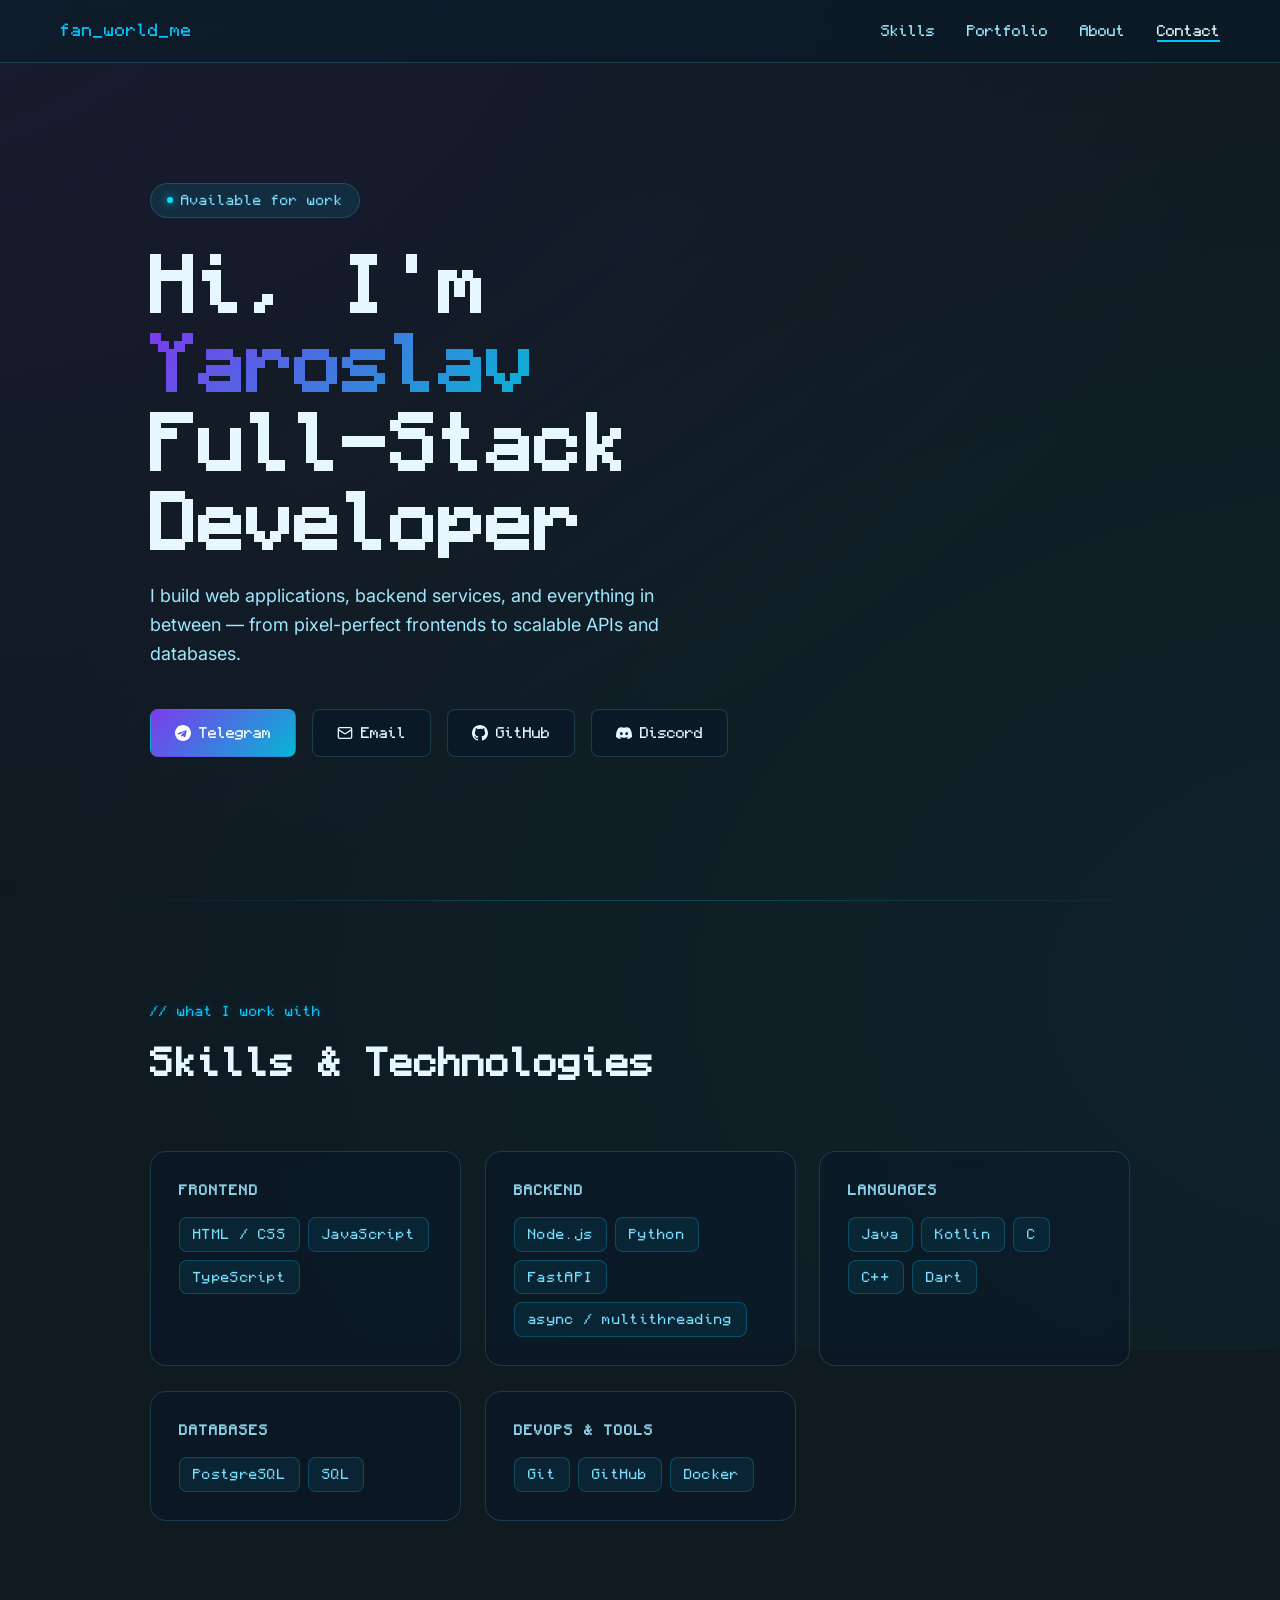
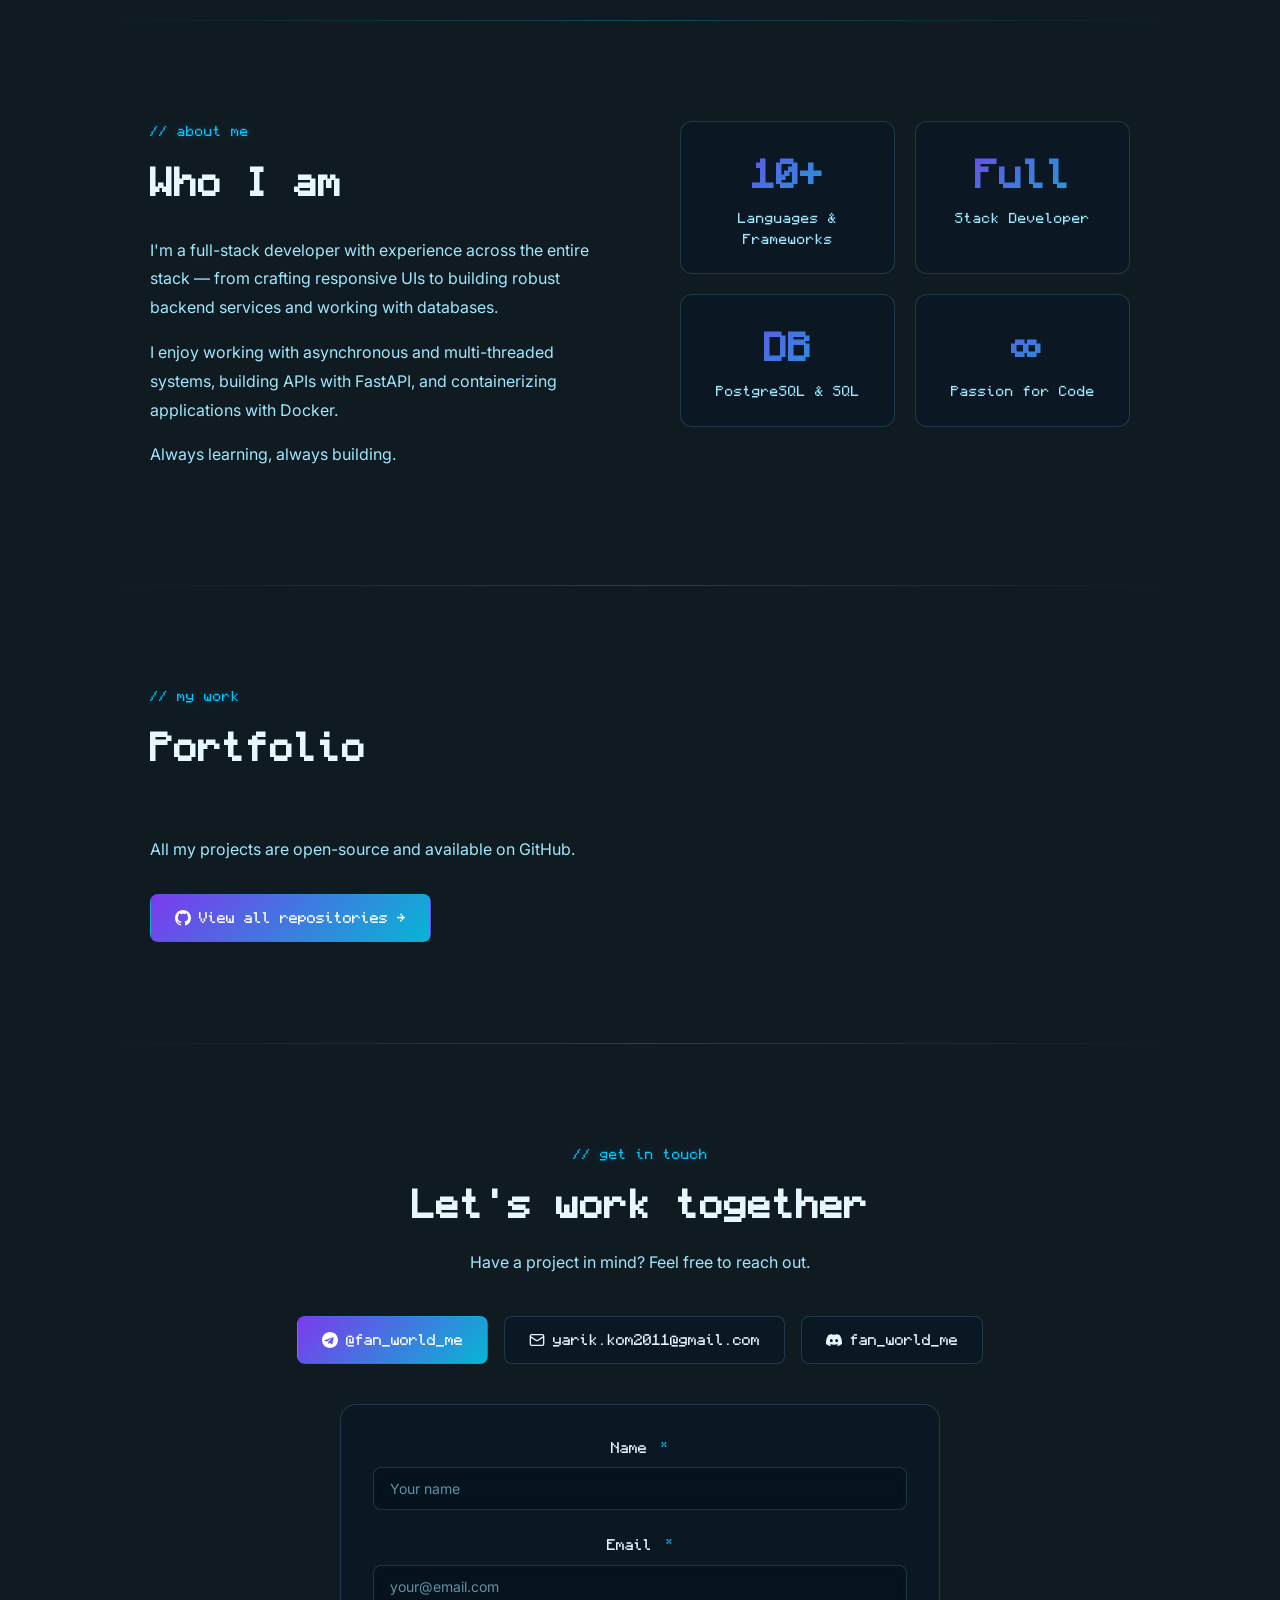
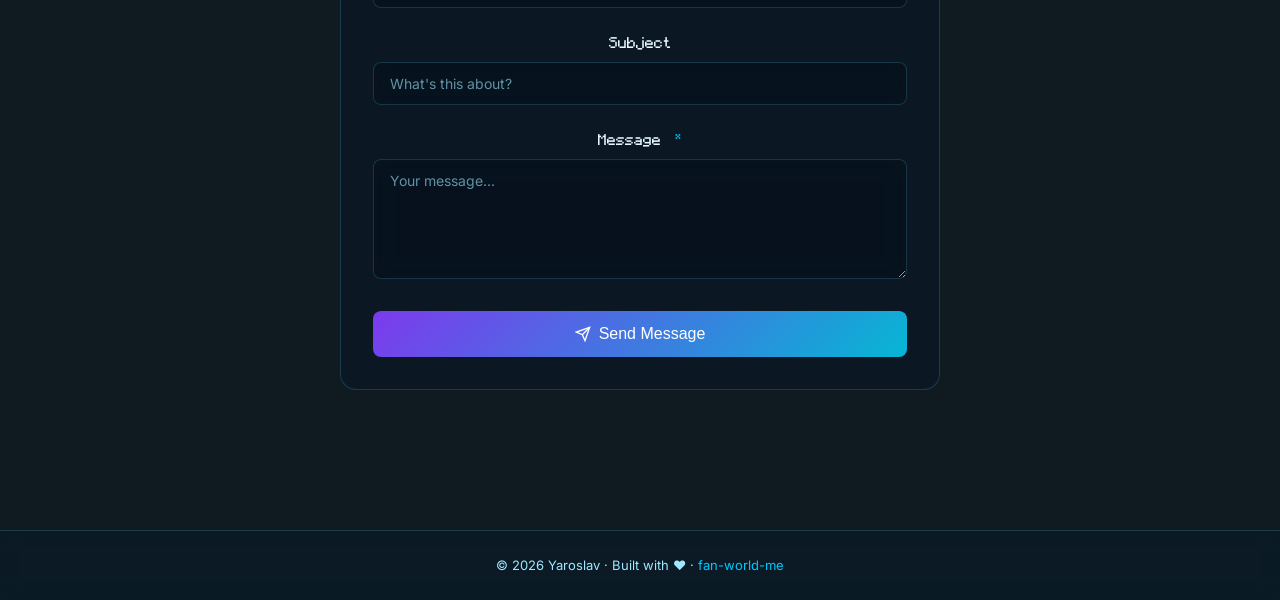
==== index.html @ ebd19850 "Update website design with a new font and improved mobile navigation Apply Monocraft font globally, " ====
<!DOCTYPE html>
<html lang="en">
<head>
  <meta charset="UTF-8">
  <meta name="viewport" content="width=device-width, initial-scale=1.0, viewport-fit=cover">
  <meta name="description" content="Yaroslav — Full-Stack Developer. Building web applications, backend services, and scalable APIs with modern technologies.">
  <meta name="keywords" content="Full-Stack Developer, Web Developer, JavaScript, TypeScript, Python, Node.js, FastAPI, PostgreSQL">
  <meta name="author" content="Yaroslav">

  <!-- Open Graph / Facebook -->
  <meta property="og:type" content="website">
  <meta property="og:url" content="https://fan-world-me.github.io/">
  <meta property="og:title" content="Yaroslav — Full-Stack Developer">
  <meta property="og:description" content="Building web applications, backend services, and scalable APIs with modern technologies.">
  <meta property="og:image" content="https://fan-world-me.github.io/og-image.png">

  <!-- Twitter -->
  <meta property="twitter:card" content="summary_large_image">
  <meta property="twitter:url" content="https://fan-world-me.github.io/">
  <meta property="twitter:title" content="Yaroslav — Full-Stack Developer">
  <meta property="twitter:description" content="Building web applications, backend services, and scalable APIs with modern technologies.">
  <meta property="twitter:image" content="https://fan-world-me.github.io/og-image.png">

  <title>Yaroslav — Full-Stack Developer</title>
  <link rel="preconnect" href="https://fonts.googleapis.com">
  <link rel="preconnect" href="https://fonts.gstatic.com" crossorigin>
  <link href="https://fonts.googleapis.com/css2?family=Inter:wght@300;400;500;600;700&family=Fira+Code:wght@400;500&display=swap" rel="stylesheet">

  <!-- External CSS -->
  <link rel="stylesheet" href="css/variables.css">
  <link rel="stylesheet" href="css/animations.css">
  <link rel="stylesheet" href="css/mobile.css">
  <link rel="stylesheet" href="css/form.css">

  <style>
    @font-face {
      font-family: 'Monocraft';
      src: url('Monocraft.ttf') format('truetype');
      font-display: swap;
    }

    * { margin: 0; padding: 0; box-sizing: border-box; }

    html { scroll-behavior: smooth; }

    body {
      background: rgba(4, 14, 22, 0.95);
      color: var(--text-primary);
      font-family: 'Monocraft', 'Fira Code', 'Inter', monospace;
      line-height: 1.6;
      overflow-x: hidden;
      opacity: 0;
      transition: opacity 0.5s ease;
    }

    p, .hero-sub, .about-text p, .contact-desc, .project-desc {
      font-family: 'Inter', sans-serif;
    }

    body.loaded {
      opacity: 1;
    }

    /* Animated background */
    body::before {
      content: '';
      position: fixed;
      top: -50%;
      left: -50%;
      width: 200%;
      height: 200%;
      background: radial-gradient(ellipse at 20% 20%, rgba(124,58,237,0.08) 0%, transparent 50%),
                  radial-gradient(ellipse at 80% 80%, rgba(6,182,212,0.06) 0%, transparent 50%);
      pointer-events: none;
      z-index: 0;
    }

    /* NAV */
    nav {
      position: fixed;
      top: 0; left: 0; right: 0;
      z-index: 100;
      display: flex;
      justify-content: space-between;
      align-items: center;
      padding: 18px 60px;
      background: var(--bg-tertiary);
      backdrop-filter: var(--blur-medium);
      -webkit-backdrop-filter: var(--blur-medium);
      border-bottom: 1px solid var(--glass-border);
      transition: all var(--transition-normal);
    }

    nav.scrolled {
      padding: 12px 60px;
      box-shadow: var(--shadow-glow);
    }

    .nav-logo {
      font-family: 'Monocraft', 'Fira Code', monospace;
      font-size: 16px;
      color: var(--accent-cyan);
      transition: all var(--transition-normal);
    }

    .nav-logo:hover {
      color: var(--accent-cyan-light);
      text-shadow: 0 0 10px rgba(0, 200, 255, 0.5);
    }

    .nav-links {
      display: flex;
      gap: 32px;
      list-style: none;
    }

    .nav-links a {
      color: var(--text-secondary);
      text-decoration: none;
      font-size: 14px;
      font-weight: 500;
      transition: all var(--transition-normal);
      position: relative;
    }

    .nav-links a::after {
      content: '';
      position: absolute;
      bottom: -4px;
      left: 0;
      width: 0;
      height: 2px;
      background: var(--accent-cyan);
      transition: width var(--transition-normal);
    }

    .nav-links a:hover,
    .nav-links a.active {
      color: var(--text-primary);
    }

    .nav-links a:hover::after,
    .nav-links a.active::after {
      width: 100%;
    }

    /* SECTIONS */
    section { position: relative; z-index: 1; }

    /* HERO */
    .hero {
      min-height: 100vh;
      display: flex;
      align-items: center;
      padding: 120px 60px 80px;
      max-width: 1100px;
      margin: 0 auto;
    }

    .hero-content { max-width: 700px; }

    .hero-tag {
      display: inline-flex;
      align-items: center;
      gap: 8px;
      background: rgba(0, 200, 255, 0.1);
      border: 1px solid var(--glass-border);
      border-radius: 100px;
      padding: 6px 16px;
      font-size: 13px;
      color: var(--accent-cyan-light);
      margin-bottom: 28px;
      backdrop-filter: var(--blur-light);
      -webkit-backdrop-filter: var(--blur-light);
    }

    .hero-tag::before {
      content: '';
      width: 6px; height: 6px;
      background: var(--accent-cyan-glow);
      border-radius: 50%;
      box-shadow: 0 0 10px var(--accent-cyan-glow);
    }

    .hero h1 {
      font-size: clamp(42px, 6vw, 72px);
      font-weight: 700;
      line-height: 1.1;
      margin-bottom: 20px;
    }

    .hero h1 span {
      background: linear-gradient(135deg, #7c3aed, #06b6d4);
      -webkit-background-clip: text;
      -webkit-text-fill-color: transparent;
    }

    .hero-sub {
      font-size: 18px;
      color: var(--text-secondary);
      margin-bottom: 40px;
      max-width: 520px;
    }

    .hero-contacts {
      display: flex;
      gap: 16px;
      flex-wrap: wrap;
    }

    .contact-btn {
      display: inline-flex;
      align-items: center;
      gap: 8px;
      padding: 12px 24px;
      border-radius: 8px;
      font-size: 14px;
      font-weight: 500;
      text-decoration: none;
      transition: all .2s;
    }

    .contact-btn.primary {
      background: linear-gradient(135deg, #7c3aed, #06b6d4);
      color: #fff;
      border: 1px solid transparent;
    }
    .contact-btn.primary:hover {
      transform: translateY(-2px);
      box-shadow: 0 0 30px rgba(124, 58, 237, 0.5);
    }

    .contact-btn.secondary {
      background: var(--bg-glass-light);
      color: var(--text-primary);
      border: 1px solid var(--glass-border);
      backdrop-filter: var(--blur-light);
      -webkit-backdrop-filter: var(--blur-light);
    }
    .contact-btn.secondary:hover {
      border-color: var(--accent-cyan);
      color: var(--accent-cyan-light);
      transform: translateY(-2px);
      box-shadow: var(--shadow-glow);
    }

    /* SKILLS */
    .skills-section {
      padding: 100px 60px;
      max-width: 1100px;
      margin: 0 auto;
    }

    .section-label {
      font-family: 'Monocraft', 'Fira Code', monospace;
      font-size: 13px;
      color: var(--accent-cyan);
      margin-bottom: 12px;
      text-shadow: 0 0 10px rgba(0, 200, 255, 0.3);
    }

    .section-title {
      font-size: 36px;
      font-weight: 700;
      margin-bottom: 60px;
    }

    .skills-grid {
      display: grid;
      grid-template-columns: repeat(auto-fill, minmax(300px, 1fr));
      gap: 24px;
    }

    .skill-card {
      background: var(--bg-glass-light);
      backdrop-filter: var(--blur-light);
      -webkit-backdrop-filter: var(--blur-light);
      border: 1px solid var(--glass-border);
      border-radius: 16px;
      padding: 28px;
      transition: all var(--transition-normal);
    }

    .skill-card:hover {
      border-color: var(--accent-cyan);
      transform: translateY(-4px);
      box-shadow: var(--shadow-glow-strong);
      background: rgba(8, 24, 40, 0.60);
    }

    .skill-card-title {
      font-size: 13px;
      font-weight: 600;
      text-transform: uppercase;
      letter-spacing: 1px;
      color: var(--medium-3);
      margin-bottom: 16px;
    }

    .skill-tags {
      display: flex;
      flex-wrap: wrap;
      gap: 8px;
    }

    .tag {
      background: rgba(0, 200, 255, 0.07);
      border: 1px solid rgba(0, 200, 255, 0.25);
      border-radius: 8px;
      padding: 6px 13px;
      font-size: 13px;
      font-family: 'Monocraft', 'Fira Code', monospace;
      color: var(--accent-cyan-light);
      transition: all var(--transition-normal);
      letter-spacing: 0.3px;
    }

    .tag:hover {
      border-color: var(--accent-cyan);
      color: #fff;
      background: rgba(0, 200, 255, 0.15);
      box-shadow: 0 0 12px rgba(0, 200, 255, 0.2);
    }

    .tag.hot {
      background: rgba(0, 200, 255, 0.07);
      border-color: rgba(0, 200, 255, 0.25);
      color: var(--accent-cyan-light);
    }

    /* ABOUT */
    .about-section {
      padding: 100px 60px;
      max-width: 1100px;
      margin: 0 auto;
      display: grid;
      grid-template-columns: 1fr 1fr;
      gap: 80px;
      align-items: start;
    }

    .about-text {
      display: flex;
      flex-direction: column;
    }

    .about-text p {
      color: var(--text-secondary);
      font-size: 16px;
      margin-bottom: 16px;
      line-height: 1.8;
    }

    .stats-grid {
      display: grid;
      grid-template-columns: 1fr 1fr;
      gap: 20px;
    }

    .stat-card {
      background: var(--bg-glass-light);
      backdrop-filter: var(--blur-light);
      -webkit-backdrop-filter: var(--blur-light);
      border: 1px solid var(--glass-border);
      border-radius: 12px;
      padding: 24px;
      text-align: center;
      transition: all var(--transition-normal);
    }

    .stat-card:hover {
      border-color: var(--accent-cyan);
      transform: translateY(-4px);
      box-shadow: var(--shadow-glow);
    }

    .stat-number {
      font-size: 36px;
      font-weight: 700;
      background: linear-gradient(135deg, #7c3aed, #06b6d4);
      -webkit-background-clip: text;
      -webkit-text-fill-color: transparent;
    }

    .stat-label {
      font-size: 13px;
      color: var(--text-secondary);
      margin-top: 4px;
    }

    /* CONTACT */
    .contact-section {
      padding: 100px 60px;
      max-width: 1100px;
      margin: 0 auto;
      text-align: center;
    }

    .contact-section .section-title { margin-bottom: 16px; }

    .contact-desc {
      color: var(--text-secondary);
      font-size: 16px;
      margin-bottom: 40px;
    }

    .contact-links {
      display: flex;
      justify-content: center;
      gap: 16px;
      flex-wrap: wrap;
    }

    /* FOOTER */
    footer {
      border-top: 1px solid var(--glass-border);
      padding: 24px 60px;
      text-align: center;
      color: var(--text-secondary);
      font-size: 13px;
      position: relative;
      z-index: 1;
      background: var(--bg-tertiary);
      backdrop-filter: var(--blur-light);
      -webkit-backdrop-filter: var(--blur-light);
    }

    footer a {
      color: var(--accent-cyan);
      text-decoration: none;
      transition: all var(--transition-normal);
    }

    footer a:hover {
      color: var(--accent-cyan-light);
      text-shadow: 0 0 10px rgba(0, 200, 255, 0.5);
    }

    /* DIVIDER */
    .divider {
      height: 1px;
      background: var(--gradient-neon);
      max-width: 1100px;
      margin: 0 auto;
      opacity: 0.5;
    }

    /* PROJECT CARDS */
    .projects-grid {
      display: grid;
      grid-template-columns: repeat(auto-fill, minmax(280px, 1fr));
      gap: 24px;
    }

    .project-card {
      padding: 28px;
      display: flex;
      flex-direction: column;
      gap: 14px;
      transition: all var(--transition-normal);
    }

    .project-header {
      display: flex;
      justify-content: space-between;
      align-items: center;
    }

    .project-icon {
      font-size: 28px;
      line-height: 1;
    }

    .project-links {
      display: flex;
      gap: 10px;
    }

    .project-link {
      display: flex;
      align-items: center;
      justify-content: center;
      width: 32px;
      height: 32px;
      border-radius: 8px;
      border: 1px solid var(--glass-border);
      background: rgba(8, 24, 40, 0.5);
      color: var(--text-secondary);
      text-decoration: none;
      transition: all var(--transition-normal);
    }

    .project-link:hover {
      border-color: var(--accent-cyan);
      color: var(--accent-cyan-light);
      box-shadow: 0 0 12px rgba(0, 200, 255, 0.2);
    }

    .project-title {
      font-size: 18px;
      font-weight: 600;
      color: var(--text-primary);
    }

    .project-desc {
      font-size: 14px;
      color: var(--text-secondary);
      line-height: 1.65;
      flex: 1;
    }

    .project-tags {
      display: flex;
      flex-wrap: wrap;
      gap: 7px;
      margin-top: auto;
    }

    @media (max-width: 768px) {
      .projects-grid {
        grid-template-columns: 1fr;
        gap: 14px;
      }

      .project-card {
        padding: 20px 18px;
        gap: 12px;
      }

      .project-icon { font-size: 24px; }
      .project-title { font-size: 16px; }
      .project-desc { font-size: 13px; }
    }

    @media (max-width: 480px) {
      .project-card { padding: 18px 14px; }
    }


    /* ==============================
       GLOBAL MOBILE CENTERING FIXES
       ============================== */
    @media (max-width: 768px) {
      .nav-links { display: none !important; }
      .mobile-menu-toggle { display: flex !important; }

      .hero {
        padding: 88px 20px 44px !important;
        max-width: 100% !important;
        margin: 0 !important;
        min-height: auto !important;
        align-items: flex-start !important;
      }

      .hero-content {
        max-width: 100% !important;
        width: 100%;
      }

      .hero-sub {
        max-width: 100% !important;
      }

      .hero-contacts {
        display: grid !important;
        grid-template-columns: 1fr 1fr !important;
        gap: 10px !important;
      }

      .contact-btn {
        width: 100% !important;
        justify-content: center !important;
        font-size: 14px !important;
        padding: 13px 12px !important;
      }

      .contact-btn.primary {
        grid-column: 1 / -1 !important;
      }

      .skills-section {
        padding: 52px 20px 36px !important;
        max-width: 100% !important;
        margin: 0 !important;
      }

      .about-section {
        padding: 52px 20px 36px !important;
        max-width: 100% !important;
        margin: 0 !important;
        display: flex !important;
        flex-direction: column !important;
        gap: 32px !important;
      }

      .about-text {
        width: 100% !important;
        text-align: left !important;
      }

      .stats-grid {
        width: 100% !important;
        display: grid !important;
        grid-template-columns: 1fr 1fr !important;
        gap: 12px !important;
      }

      .contact-section {
        padding: 52px 20px 36px !important;
        max-width: 100% !important;
        margin: 0 !important;
      }

      .contact-links {
        flex-direction: column !important;
        align-items: stretch !important;
      }

      .contact-links .contact-btn {
        justify-content: center !important;
      }

      footer {
        padding: 20px !important;
      }

      nav {
        padding: 12px 20px !important;
      }

      nav.scrolled {
        padding: 8px 20px !important;
      }

      .divider {
        margin: 0 20px !important;
      }

      .section-title {
        margin-bottom: 32px !important;
      }
    }

    @media (max-width: 480px) {
      .hero {
        padding: 76px 16px 36px !important;
      }

      .skills-section,
      .about-section,
      .contact-section {
        padding: 44px 16px 30px !important;
      }

      nav {
        padding: 10px 16px !important;
      }

      .hero-contacts {
        grid-template-columns: 1fr 1fr !important;
        gap: 8px !important;
      }
    }
  </style>
</head>
<body>

<nav>
  <div class="nav-logo">fan_world_me</div>
  <ul class="nav-links">
    <li><a href="#skills">Skills</a></li>
    <li><a href="#portfolio">Portfolio</a></li>
    <li><a href="#about">About</a></li>
    <li><a href="#contact">Contact</a></li>
  </ul>
  <div class="mobile-menu-toggle">
    <span></span>
    <span></span>
    <span></span>
  </div>
</nav>

<div class="mobile-menu-overlay"></div>
<div class="mobile-menu">
  <ul>
    <li><a href="#skills">Skills</a></li>
    <li><a href="#portfolio">Portfolio</a></li>
    <li><a href="#about">About</a></li>
    <li><a href="#contact">Contact</a></li>
  </ul>
  <div class="mobile-menu-footer">
    <a href="https://t.me/fan_world_me" target="_blank">@fan_world_me</a>
    <a href="https://github.com/fan-world-me" target="_blank">github</a>
  </div>
</div>

<!-- HERO -->
<section class="hero">
  <div class="hero-content scroll-reveal fade-up">
    <div class="hero-tag pulse">Available for work</div>
    <h1>Hi, I'm <span class="neon-text">Yaroslav</span><br>Full-Stack Developer</h1>
    <p class="hero-sub">
      I build web applications, backend services, and everything in between —
      from pixel-perfect frontends to scalable APIs and databases.
    </p>
    <div class="hero-contacts">
      <a href="https://t.me/fan_world_me" target="_blank" class="contact-btn primary">
        <svg width="16" height="16" viewBox="0 0 24 24" fill="currentColor"><path d="M12 0C5.373 0 0 5.373 0 12s5.373 12 12 12 12-5.373 12-12S18.627 0 12 0zm5.562 8.248l-2.04 9.613c-.152.67-.554.834-1.12.518l-3.1-2.285-1.496 1.44c-.165.165-.304.304-.623.304l.222-3.156 5.74-5.185c.25-.222-.054-.345-.386-.123L7.04 14.364l-3.05-.953c-.663-.207-.676-.663.138-.981l11.907-4.59c.552-.2 1.035.134.527.408z"/></svg>
        Telegram
      </a>
      <a href="mailto:yarik.kom2011@gmail.com" class="contact-btn secondary">
        <svg width="16" height="16" viewBox="0 0 24 24" fill="none" stroke="currentColor" stroke-width="2"><rect x="2" y="4" width="20" height="16" rx="2"/><path d="m22 7-8.97 5.7a1.94 1.94 0 0 1-2.06 0L2 7"/></svg>
        Email
      </a>
      <a href="https://github.com/fan-world-me" target="_blank" class="contact-btn secondary">
        <svg width="16" height="16" viewBox="0 0 24 24" fill="currentColor"><path d="M12 0C5.374 0 0 5.373 0 12c0 5.302 3.438 9.8 8.207 11.387.599.111.793-.261.793-.577v-2.234c-3.338.726-4.033-1.416-4.033-1.416-.546-1.387-1.333-1.756-1.333-1.756-1.089-.745.083-.729.083-.729 1.205.084 1.839 1.237 1.839 1.237 1.07 1.834 2.807 1.304 3.492.997.107-.775.418-1.305.762-1.604-2.665-.305-5.467-1.334-5.467-5.931 0-1.311.469-2.381 1.236-3.221-.124-.303-.535-1.524.117-3.176 0 0 1.008-.322 3.301 1.23A11.509 11.509 0 0 1 12 5.803c1.02.005 2.047.138 3.006.404 2.291-1.552 3.297-1.23 3.297-1.23.653 1.653.242 2.874.118 3.176.77.84 1.235 1.911 1.235 3.221 0 4.609-2.807 5.624-5.479 5.921.43.372.823 1.102.823 2.222v3.293c0 .319.192.694.801.576C20.566 21.797 24 17.3 24 12c0-6.627-5.373-12-12-12z"/></svg>
        GitHub
      </a>
      <a href="https://discord.com/users/fan_world_me" target="_blank" class="contact-btn secondary">
        <svg width="16" height="16" viewBox="0 0 24 24" fill="currentColor"><path d="M20.317 4.37a19.791 19.791 0 0 0-4.885-1.515.074.074 0 0 0-.079.037c-.21.375-.444.864-.608 1.25a18.27 18.27 0 0 0-5.487 0 12.64 12.64 0 0 0-.617-1.25.077.077 0 0 0-.079-.037A19.736 19.736 0 0 0 3.677 4.37a.07.07 0 0 0-.032.027C.533 9.046-.32 13.58.099 18.057a.082.082 0 0 0 .031.057 19.9 19.9 0 0 0 5.993 3.03.078.078 0 0 0 .084-.028 14.09 14.09 0 0 0 1.226-1.994.076.076 0 0 0-.041-.106 13.107 13.107 0 0 1-1.872-.892.077.077 0 0 1-.008-.128 10.2 10.2 0 0 0 .372-.292.074.074 0 0 1 .077-.01c3.928 1.793 8.18 1.793 12.062 0a.074.074 0 0 1 .078.01c.12.098.246.198.373.292a.077.077 0 0 1-.006.127 12.299 12.299 0 0 1-1.873.892.077.077 0 0 0-.041.107c.36.698.772 1.362 1.225 1.993a.076.076 0 0 0 .084.028 19.839 19.839 0 0 0 6.002-3.03.077.077 0 0 0 .032-.054c.5-5.177-.838-9.674-3.549-13.66a.061.061 0 0 0-.031-.03zM8.02 15.33c-1.183 0-2.157-1.085-2.157-2.419 0-1.333.956-2.419 2.157-2.419 1.21 0 2.176 1.096 2.157 2.42 0 1.333-.956 2.418-2.157 2.418zm7.975 0c-1.183 0-2.157-1.085-2.157-2.419 0-1.333.955-2.419 2.157-2.419 1.21 0 2.176 1.096 2.157 2.42 0 1.333-.946 2.418-2.157 2.418z"/></svg>
        Discord
      </a>
    </div>
  </div>
</section>

<div class="divider"></div>

<!-- SKILLS -->
<section class="skills-section" id="skills">
  <div class="scroll-reveal fade-up">
    <div class="section-label">// what I work with</div>
    <h2 class="section-title">Skills & Technologies</h2>
  </div>

  <div class="skills-grid">
    <div class="skill-card glass-card scroll-reveal scale-in delay-1">
      <div class="skill-card-title">Frontend</div>
      <div class="skill-tags">
        <span class="tag hot">HTML / CSS</span>
        <span class="tag hot">JavaScript</span>
        <span class="tag hot">TypeScript</span>
      </div>
    </div>

    <div class="skill-card glass-card scroll-reveal scale-in delay-2">
      <div class="skill-card-title">Backend</div>
      <div class="skill-tags">
        <span class="tag hot">Node.js</span>
        <span class="tag hot">Python</span>
        <span class="tag hot">FastAPI</span>
        <span class="tag hot">async / multithreading</span>
      </div>
    </div>

    <div class="skill-card glass-card scroll-reveal scale-in delay-3">
      <div class="skill-card-title">Languages</div>
      <div class="skill-tags">
        <span class="tag">Java</span>
        <span class="tag">Kotlin</span>
        <span class="tag">C</span>
        <span class="tag">C++</span>
        <span class="tag">Dart</span>
      </div>
    </div>

    <div class="skill-card glass-card scroll-reveal scale-in delay-4">
      <div class="skill-card-title">Databases</div>
      <div class="skill-tags">
        <span class="tag hot">PostgreSQL</span>
        <span class="tag">SQL</span>
      </div>
    </div>

    <div class="skill-card glass-card scroll-reveal scale-in delay-5">
      <div class="skill-card-title">DevOps & Tools</div>
      <div class="skill-tags">
        <span class="tag hot">Git</span>
        <span class="tag hot">GitHub</span>
        <span class="tag hot">Docker</span>
      </div>
    </div>
  </div>
</section>

<div class="divider"></div>

<!-- ABOUT -->
<section class="about-section" id="about">
  <div class="about-text scroll-reveal fade-left">
    <div class="section-label">// about me</div>
    <h2 class="section-title" style="margin-bottom:24px">Who I am</h2>
    <p>
      I'm a full-stack developer with experience across the entire stack —
      from crafting responsive UIs to building robust backend services and working with databases.
    </p>
    <p>
      I enjoy working with asynchronous and multi-threaded systems, building APIs with FastAPI,
      and containerizing applications with Docker.
    </p>
    <p>
      Always learning, always building.
    </p>
  </div>
  <div class="stats-grid scroll-reveal fade-right">
    <div class="stat-card glass-card">
      <div class="stat-number neon-text">10+</div>
      <div class="stat-label">Languages & Frameworks</div>
    </div>
    <div class="stat-card glass-card">
      <div class="stat-number neon-text">Full</div>
      <div class="stat-label">Stack Developer</div>
    </div>
    <div class="stat-card glass-card">
      <div class="stat-number neon-text">DB</div>
      <div class="stat-label">PostgreSQL & SQL</div>
    </div>
    <div class="stat-card glass-card">
      <div class="stat-number neon-text">∞</div>
      <div class="stat-label">Passion for Code</div>
    </div>
  </div>
</section>

<div class="divider"></div>

<!-- PORTFOLIO -->
<section class="skills-section" id="portfolio">
  <div class="scroll-reveal fade-up">
    <div class="section-label">// my work</div>
    <h2 class="section-title">Portfolio</h2>
    <p style="color:var(--text-secondary);font-size:16px;margin-bottom:32px">All my projects are open-source and available on GitHub.</p>
  </div>
  <a href="https://github.com/fan-world-me?tab=repositories" target="_blank" class="contact-btn primary glow-on-hover scroll-reveal scale-in" style="display:inline-flex">
    <svg width="16" height="16" viewBox="0 0 24 24" fill="currentColor"><path d="M12 0C5.374 0 0 5.373 0 12c0 5.302 3.438 9.8 8.207 11.387.599.111.793-.261.793-.577v-2.234c-3.338.726-4.033-1.416-4.033-1.416-.546-1.387-1.333-1.756-1.333-1.756-1.089-.745.083-.729.083-.729 1.205.084 1.839 1.237 1.839 1.237 1.07 1.834 2.807 1.304 3.492.997.107-.775.418-1.305.762-1.604-2.665-.305-5.467-1.334-5.467-5.931 0-1.311.469-2.381 1.236-3.221-.124-.303-.535-1.524.117-3.176 0 0 1.008-.322 3.301 1.23A11.509 11.509 0 0 1 12 5.803c1.02.005 2.047.138 3.006.404 2.291-1.552 3.297-1.23 3.297-1.23.653 1.653.242 2.874.118 3.176.77.84 1.235 1.911 1.235 3.221 0 4.609-2.807 5.624-5.479 5.921.43.372.823 1.102.823 2.222v3.293c0 .319.192.694.801.576C20.566 21.797 24 17.3 24 12c0-6.627-5.373-12-12-12z"/></svg>
    View all repositories →
  </a>
</section>
<div class="divider"></div>

<!-- CONTACT -->
<section class="contact-section" id="contact">
  <div class="scroll-reveal fade-up">
    <div class="section-label">// get in touch</div>
    <h2 class="section-title">Let's work together</h2>
    <p class="contact-desc">Have a project in mind? Feel free to reach out.</p>
  </div>

  <!-- Contact Links -->
  <div class="contact-links scroll-reveal fade-up delay-2">
    <a href="https://t.me/fan_world_me" target="_blank" class="contact-btn primary">
      <svg width="16" height="16" viewBox="0 0 24 24" fill="currentColor"><path d="M12 0C5.373 0 0 5.373 0 12s5.373 12 12 12 12-5.373 12-12S18.627 0 12 0zm5.562 8.248l-2.04 9.613c-.152.67-.554.834-1.12.518l-3.1-2.285-1.496 1.44c-.165.165-.304.304-.623.304l.222-3.156 5.74-5.185c.25-.222-.054-.345-.386-.123L7.04 14.364l-3.05-.953c-.663-.207-.676-.663.138-.981l11.907-4.59c.552-.2 1.035.134.527.408z"/></svg>
      @fan_world_me
    </a>
    <a href="mailto:yarik.kom2011@gmail.com" class="contact-btn secondary">
      <svg width="16" height="16" viewBox="0 0 24 24" fill="none" stroke="currentColor" stroke-width="2"><rect x="2" y="4" width="20" height="16" rx="2"/><path d="m22 7-8.97 5.7a1.94 1.94 0 0 1-2.06 0L2 7"/></svg>
      yarik.kom2011@gmail.com
    </a>
    <a href="https://discord.com/users/fan_world_me" target="_blank" class="contact-btn secondary">
      <svg width="16" height="16" viewBox="0 0 24 24" fill="currentColor"><path d="M20.317 4.37a19.791 19.791 0 0 0-4.885-1.515.074.074 0 0 0-.079.037c-.21.375-.444.864-.608 1.25a18.27 18.27 0 0 0-5.487 0 12.64 12.64 0 0 0-.617-1.25.077.077 0 0 0-.079-.037A19.736 19.736 0 0 0 3.677 4.37a.07.07 0 0 0-.032.027C.533 9.046-.32 13.58.099 18.057a.082.082 0 0 0 .031.057 19.9 19.9 0 0 0 5.993 3.03.078.078 0 0 0 .084-.028 14.09 14.09 0 0 0 1.226-1.994.076.076 0 0 0-.041-.106 13.107 13.107 0 0 1-1.872-.892.077.077 0 0 1-.008-.128 10.2 10.2 0 0 0 .372-.292.074.074 0 0 1 .077-.01c3.928 1.793 8.18 1.793 12.062 0a.074.074 0 0 1 .078.01c.12.098.246.198.373.292a.077.077 0 0 1-.006.127 12.299 12.299 0 0 1-1.873.892.077.077 0 0 0-.041.107c.36.698.772 1.362 1.225 1.993a.076.076 0 0 0 .084.028 19.839 19.839 0 0 0 6.002-3.03.077.077 0 0 0 .032-.054c.5-5.177-.838-9.674-3.549-13.66a.061.061 0 0 0-.031-.03zM8.02 15.33c-1.183 0-2.157-1.085-2.157-2.419 0-1.333.956-2.419 2.157-2.419 1.21 0 2.176 1.096 2.157 2.42 0 1.333-.956 2.418-2.157 2.418zm7.975 0c-1.183 0-2.157-1.085-2.157-2.419 0-1.333.955-2.419 2.157-2.419 1.21 0 2.176 1.096 2.157 2.42 0 1.333-.946 2.418-2.157 2.418z"/></svg>
      fan_world_me
    </a>
  </div>

  <!-- Contact Form -->
  <div class="contact-form-wrapper scroll-reveal fade-up delay-3">
    <form class="contact-form" id="contactForm" action="https://api.web3forms.com/submit" method="POST">
      <!-- Web3Forms Access Key -->
      <input type="hidden" name="access_key" value="feda8dac-9eae-41ca-95c9-de97b3da5c73">

      <!-- Redirect after submission (optional) -->
      <input type="hidden" name="redirect" value="https://fan-world-me.github.io/?success=true">

      <!-- Honeypot for spam protection -->
      <input type="checkbox" name="botcheck" class="honeypot">

      <div class="form-group">
        <label for="name">Name <span class="required">*</span></label>
        <input type="text" id="name" name="name" placeholder="Your name" required>
      </div>

      <div class="form-group">
        <label for="email">Email <span class="required">*</span></label>
        <input type="email" id="email" name="email" placeholder="your@email.com" required>
      </div>

      <div class="form-group">
        <label for="subject">Subject</label>
        <input type="text" id="subject" name="subject" placeholder="What's this about?">
      </div>

      <div class="form-group">
        <label for="message">Message <span class="required">*</span></label>
        <textarea id="message" name="message" placeholder="Your message..." required></textarea>
      </div>

      <button type="submit" class="form-submit-btn">
        <span class="spinner"></span>
        <svg width="16" height="16" viewBox="0 0 24 24" fill="none" stroke="currentColor" stroke-width="2">
          <line x1="22" y1="2" x2="11" y2="13"></line>
          <polygon points="22 2 15 22 11 13 2 9 22 2"></polygon>
        </svg>
        Send Message
      </button>

      <div class="form-message" id="formMessage"></div>
    </form>
  </div>
</section>

<footer>
  <p>© 2026 Yaroslav · Built with ❤️ · <a href="https://github.com/fan-world-me">fan-world-me</a></p>
</footer>

<script src="js/animations.js"></script>
</body>
</html>
---- css/variables.css ----
/* Cosmic Cyan — Glass Edition Color Scheme */
:root {
  /* Backgrounds - Glass morphism */
  --bg-primary: rgba(4, 14, 22, 0.35);
  --bg-secondary: rgba(10, 28, 42, 0.45);
  --bg-tertiary: rgba(8, 28, 40, 0.55);
  --bg-glass: rgba(6, 20, 36, 0.65);
  --bg-glass-light: rgba(8, 24, 40, 0.45);

  /* Text colors */
  --text-primary: #e6f7ff;
  --text-secondary: #9fe8ff;
  --text-tertiary: #bfefff;
  --text-muted: #6bbbd690;
  --text-header: #ffffffcc;

  /* Accent colors */
  --accent-cyan: #00c8ff;
  --accent-cyan-light: #7adfff;
  --accent-cyan-bright: #4ddcff;
  --accent-cyan-glow: #00e5ff;
  --accent-blue: #0aa6c2;

  /* Medium tones */
  --medium-1: #6bbbd690;
  --medium-2: #cfe9f2;
  --medium-3: #89cfe6;
  --medium-4: #6f8791;

  /* Glass effects */
  --glass-border: rgba(100, 220, 255, 0.18);
  --glass-hover: rgba(77, 220, 255, 0.10);
  --glass-glow: rgba(0, 200, 255, 0.07);

  /* Blur effects */
  --blur-strong: blur(18px);
  --blur-medium: blur(12px);
  --blur-light: blur(10px);

  /* Gradients */
  --gradient-primary: linear-gradient(135deg, #7c3aed, #06b6d4);
  --gradient-glass: linear-gradient(to bottom, rgba(4, 20, 32, 0.60), rgba(4, 14, 22, 0.20));
  --gradient-neon: linear-gradient(to right, transparent, rgba(0, 229, 255, 0.50), transparent);

  /* Shadows */
  --shadow-glow: 0 4px 30px var(--glass-glow);
  --shadow-glow-strong: 0 8px 40px rgba(0, 200, 255, 0.15);

  /* Transitions */
  --transition-fast: 0.15s ease;
  --transition-normal: 0.2s ease;
  --transition-slow: 0.3s ease;
}
---- css/animations.css ----
/* Scroll Animations */
@keyframes fadeInUp {
  from {
    opacity: 0;
    transform: translateY(40px);
  }
  to {
    opacity: 1;
    transform: translateY(0);
  }
}

@keyframes fadeInLeft {
  from {
    opacity: 0;
    transform: translateX(-40px);
  }
  to {
    opacity: 1;
    transform: translateX(0);
  }
}

@keyframes fadeInRight {
  from {
    opacity: 0;
    transform: translateX(40px);
  }
  to {
    opacity: 1;
    transform: translateX(0);
  }
}

@keyframes scaleIn {
  from {
    opacity: 0;
    transform: scale(0.9);
  }
  to {
    opacity: 1;
    transform: scale(1);
  }
}

@keyframes glowPulse {
  0%, 100% {
    opacity: 1;
    transform: scale(1);
    box-shadow: 0 0 20px rgba(0, 200, 255, 0.3);
  }
  50% {
    opacity: 0.7;
    transform: scale(1.05);
    box-shadow: 0 0 40px rgba(0, 200, 255, 0.6);
  }
}

@keyframes float {
  0%, 100% {
    transform: translateY(0px);
  }
  50% {
    transform: translateY(-10px);
  }
}

@keyframes shimmer {
  0% {
    background-position: -1000px 0;
  }
  100% {
    background-position: 1000px 0;
  }
}

@keyframes neonGlow {
  0%, 100% {
    text-shadow: 0 0 10px rgba(0, 200, 255, 0.5),
                 0 0 20px rgba(0, 200, 255, 0.3),
                 0 0 30px rgba(0, 200, 255, 0.2);
  }
  50% {
    text-shadow: 0 0 20px rgba(0, 200, 255, 0.8),
                 0 0 30px rgba(0, 200, 255, 0.5),
                 0 0 40px rgba(0, 200, 255, 0.3);
  }
}

/* Scroll reveal classes */
.scroll-reveal {
  opacity: 0;
  transition: opacity 0.6s ease, transform 0.6s ease;
}

.scroll-reveal.revealed {
  opacity: 1;
  animation-duration: 0.8s;
  animation-fill-mode: both;
  animation-timing-function: cubic-bezier(0.25, 0.46, 0.45, 0.94);
}

.scroll-reveal.fade-up.revealed {
  animation-name: fadeInUp;
}

.scroll-reveal.fade-left.revealed {
  animation-name: fadeInLeft;
}

.scroll-reveal.fade-right.revealed {
  animation-name: fadeInRight;
}

.scroll-reveal.scale-in.revealed {
  animation-name: scaleIn;
}

/* Stagger animation delays */
.scroll-reveal.delay-1 { animation-delay: 0.1s; }
.scroll-reveal.delay-2 { animation-delay: 0.2s; }
.scroll-reveal.delay-3 { animation-delay: 0.3s; }
.scroll-reveal.delay-4 { animation-delay: 0.4s; }
.scroll-reveal.delay-5 { animation-delay: 0.5s; }
.scroll-reveal.delay-6 { animation-delay: 0.6s; }

/* Hover effects */
.glow-on-hover {
  transition: all var(--transition-normal);
}

.glow-on-hover:hover {
  box-shadow: 0 0 20px rgba(0, 200, 255, 0.4),
              0 0 40px rgba(0, 200, 255, 0.2);
  transform: translateY(-2px);
}

/* Glass card hover effect */
.glass-card {
  background: var(--bg-glass-light);
  backdrop-filter: var(--blur-light);
  -webkit-backdrop-filter: var(--blur-light);
  border: 1px solid var(--glass-border);
  border-radius: 16px;
  transition: all var(--transition-normal);
}

.glass-card:hover {
  border-color: var(--accent-cyan);
  background: rgba(8, 24, 40, 0.60);
  transform: translateY(-4px);
  box-shadow: var(--shadow-glow-strong);
}

/* Neon text effect */
.neon-text {
  animation: neonGlow 2s ease-in-out infinite;
}

/* Loading shimmer */
.shimmer {
  background: linear-gradient(
    90deg,
    rgba(255, 255, 255, 0) 0%,
    rgba(0, 200, 255, 0.2) 50%,
    rgba(255, 255, 255, 0) 100%
  );
  background-size: 1000px 100%;
  animation: shimmer 2s infinite;
}

/* Floating animation */
.float {
  animation: float 3s ease-in-out infinite;
}

/* Pulse dot animation */
@keyframes pulse {
  0%, 100% {
    opacity: 1;
    transform: scale(1);
  }
  50% {
    opacity: 0.5;
    transform: scale(1.3);
  }
}

.pulse {
  animation: pulse 2s infinite;
}
---- css/mobile.css ----
/* ===================================
   HAMBURGER BUTTON
   =================================== */
.mobile-menu-toggle {
  display: none;
  flex-direction: column;
  justify-content: center;
  gap: 6px;
  cursor: pointer;
  padding: 8px;
  z-index: 200;
  -webkit-tap-highlight-color: transparent;
  width: 40px;
  height: 40px;
  border-radius: 8px;
  transition: background var(--transition-normal);
}

.mobile-menu-toggle:active {
  background: rgba(0, 200, 255, 0.1);
}

.mobile-menu-toggle span {
  width: 22px;
  height: 2px;
  background: var(--accent-cyan-light);
  border-radius: 2px;
  transition: all 0.3s cubic-bezier(0.25, 0.46, 0.45, 0.94);
  display: block;
  transform-origin: center;
}

.mobile-menu-toggle.active span:nth-child(1) {
  transform: translateY(8px) rotate(45deg);
}

.mobile-menu-toggle.active span:nth-child(2) {
  opacity: 0;
  transform: scaleX(0);
}

.mobile-menu-toggle.active span:nth-child(3) {
  transform: translateY(-8px) rotate(-45deg);
}

/* ===================================
   FULL-SCREEN MENU OVERLAY
   =================================== */
.mobile-menu-overlay {
  display: none;
  position: fixed;
  inset: 0;
  background: rgba(4, 14, 22, 0.5);
  z-index: 149;
  opacity: 0;
  transition: opacity 0.3s ease;
  pointer-events: none;
}

.mobile-menu-overlay.active {
  opacity: 1;
  pointer-events: all;
}

.mobile-menu {
  display: flex;
  visibility: hidden;
  opacity: 0;
  position: fixed;
  inset: 0;
  z-index: 150;
  background: rgba(4, 10, 20, 0.97);
  backdrop-filter: blur(24px);
  -webkit-backdrop-filter: blur(24px);
  flex-direction: column;
  align-items: center;
  justify-content: center;
  gap: 0;
  pointer-events: none;
  transition: opacity 0.3s ease, visibility 0.3s ease;
}

.mobile-menu.active {
  visibility: visible;
  opacity: 1;
  pointer-events: all;
}

.mobile-menu ul {
  list-style: none;
  display: flex;
  flex-direction: column;
  align-items: center;
  gap: 8px;
  width: 100%;
  padding: 0 32px;
}

.mobile-menu a {
  display: flex;
  align-items: center;
  justify-content: center;
  gap: 10px;
  font-family: 'Monocraft', 'Fira Code', monospace;
  font-size: 20px;
  color: var(--text-secondary);
  text-decoration: none;
  padding: 16px 32px;
  border-radius: 12px;
  border: 1px solid transparent;
  width: 100%;
  max-width: 280px;
  text-align: center;
  transition: all 0.2s ease;
  -webkit-tap-highlight-color: transparent;
  letter-spacing: 0.5px;
}

.mobile-menu a::before {
  content: '//';
  font-family: 'Monocraft', 'Fira Code', monospace;
  color: var(--accent-cyan);
  font-size: 13px;
  opacity: 0;
  transition: opacity 0.2s ease;
}

.mobile-menu a:hover,
.mobile-menu a:active {
  color: var(--text-primary);
  background: rgba(0, 200, 255, 0.07);
  border-color: rgba(0, 200, 255, 0.2);
}

.mobile-menu a:hover::before,
.mobile-menu a:active::before {
  opacity: 1;
}

.mobile-menu a.active {
  color: var(--accent-cyan-light);
  border-color: rgba(0, 200, 255, 0.25);
  background: rgba(0, 200, 255, 0.07);
}

.mobile-menu a.active::before {
  opacity: 1;
}

/* Social links at bottom of mobile menu */
.mobile-menu-footer {
  position: absolute;
  bottom: 40px;
  display: flex;
  gap: 16px;
}

.mobile-menu-footer a {
  color: var(--text-muted);
  font-size: 12px;
  text-decoration: none;
  font-family: 'Monocraft', 'Fira Code', monospace;
  transition: color 0.2s;
}

.mobile-menu-footer a:hover {
  color: var(--accent-cyan);
}

/* ===================================
   TABLET — 769px–1024px
   =================================== */
@media (min-width: 769px) and (max-width: 1024px) {
  nav { padding: 16px 32px; }
  nav.scrolled { padding: 10px 32px; }
  .hero { padding: 110px 40px 70px; }
  .hero h1 { font-size: clamp(36px, 5vw, 56px); }
  .skills-section, .contact-section { padding: 80px 40px; }
  .about-section { padding: 80px 40px; gap: 48px; }
  .skills-grid { grid-template-columns: repeat(2, 1fr); gap: 20px; }
  .stats-grid { grid-template-columns: 1fr 1fr; }
}

/* ===================================
   MOBILE — ≤768px
   =================================== */
@media (max-width: 768px) {
  .mobile-menu-toggle { display: flex; }
  .mobile-menu-overlay { display: block; }

  .section-title { font-size: clamp(22px, 5vw, 30px); margin-bottom: 36px; }
  .section-label { font-size: 12px; margin-bottom: 8px; }

  .skills-grid { grid-template-columns: 1fr; gap: 14px; }
  .skill-card { padding: 20px 18px; border-radius: 14px; }
  .skill-card-title { font-size: 11px; margin-bottom: 12px; }
  .skill-tags { gap: 8px; }
  .tag { font-size: 12px; padding: 5px 11px; }

  .about-text .section-label,
  .about-text .section-title { text-align: left; }
  .about-text p { font-size: 15px; line-height: 1.75; margin-bottom: 14px; }

  .stat-card { padding: 18px 14px; border-radius: 12px; }
  .stat-number { font-size: 26px; }
  .stat-label { font-size: 11px; margin-top: 4px; }

  .contact-form-wrapper { padding: 24px 0; max-width: 100%; }
  .contact-form { padding: 22px 18px; border-radius: 14px; }
  .form-group { margin-bottom: 18px; }
  .form-group label { font-size: 13px; margin-bottom: 6px; }
  .form-group input,
  .form-group textarea {
    padding: 12px 13px; font-size: 16px; border-radius: 8px;
  }
  .form-group textarea { min-height: 110px; }
  .form-submit-btn { padding: 14px 20px; font-size: 15px; border-radius: 10px; }
}

/* ===================================
   SMALL MOBILE — ≤480px
   =================================== */
@media (max-width: 480px) {
  .mobile-menu a { font-size: 18px; padding: 14px 24px; }

  .stat-card { padding: 16px 12px; }
  .stat-number { font-size: 22px; }
  .stat-label { font-size: 11px; }

  .contact-form { padding: 18px 14px; }
  .form-group input,
  .form-group textarea { font-size: 16px; padding: 11px 12px; }

  footer {
    padding: 16px;
    padding-bottom: max(16px, calc(env(safe-area-inset-bottom, 0px) + 12px));
  }
}

/* ===================================
   VERY SMALL — ≤360px
   =================================== */
@media (max-width: 360px) {
  .mobile-menu a { font-size: 16px; padding: 13px 20px; }
  .tag { font-size: 10px; padding: 4px 9px; }
  .stat-number { font-size: 20px; }
  .skill-card { padding: 16px 14px; }
}

/* ===================================
   LANDSCAPE MOBILE — height < 500px
   =================================== */
@media (max-height: 500px) and (orientation: landscape) {
  .mobile-menu ul { gap: 4px; }
  .mobile-menu a { font-size: 16px; padding: 10px 20px; }
  .mobile-menu-footer { bottom: 16px; }
}

/* ===================================
   TOUCH DEVICE IMPROVEMENTS
   =================================== */
@media (hover: none) and (pointer: coarse) {
  .skill-card:hover,
  .stat-card:hover,
  .tag:hover,
  .glow-on-hover:hover {
    transform: none;
  }

  .contact-btn.primary:hover {
    transform: none;
    box-shadow: 0 0 20px rgba(124, 58, 237, 0.4);
  }

  .contact-btn.secondary:hover { transform: none; }

  .contact-btn:active {
    opacity: 0.85;
    transform: scale(0.98);
  }

  .skill-card:active { border-color: var(--accent-cyan); }
  .tag:active { border-color: var(--accent-cyan); color: #fff; }
}
---- css/form.css ----
/* Contact Form Styles */
.contact-form-wrapper {
  max-width: 600px;
  margin: 0 auto;
  padding: 40px 0;
}

.contact-form {
  background: var(--bg-glass-light);
  backdrop-filter: var(--blur-light);
  -webkit-backdrop-filter: var(--blur-light);
  border: 1px solid var(--glass-border);
  border-radius: 16px;
  padding: 32px;
  transition: all var(--transition-normal);
}

.contact-form:hover {
  border-color: var(--accent-cyan);
  box-shadow: var(--shadow-glow);
}

.form-group {
  margin-bottom: 24px;
}

.form-group label {
  display: block;
  font-size: 14px;
  font-weight: 500;
  color: var(--text-primary);
  margin-bottom: 8px;
  font-family: 'Monocraft', 'Fira Code', monospace;
}

.form-group label .required {
  color: var(--accent-cyan);
  margin-left: 4px;
}

.form-group input,
.form-group textarea {
  width: 100%;
  padding: 12px 16px;
  background: rgba(4, 14, 22, 0.50);
  border: 1px solid var(--glass-border);
  border-radius: 8px;
  color: var(--text-primary);
  font-size: 14px;
  font-family: 'Inter', sans-serif;
  transition: all var(--transition-normal);
  backdrop-filter: var(--blur-light);
  -webkit-backdrop-filter: var(--blur-light);
}

.form-group input:focus,
.form-group textarea:focus {
  outline: none;
  border-color: var(--accent-cyan);
  box-shadow: 0 0 0 3px rgba(0, 200, 255, 0.1);
  background: rgba(4, 14, 22, 0.70);
}

.form-group input::placeholder,
.form-group textarea::placeholder {
  color: var(--text-secondary);
  opacity: 0.6;
}

.form-group textarea {
  min-height: 120px;
  resize: vertical;
}

.form-submit-btn {
  width: 100%;
  padding: 14px 32px;
  background: linear-gradient(135deg, #7c3aed, #06b6d4);
  color: #fff;
  border: none;
  border-radius: 8px;
  font-size: 16px;
  font-weight: 500;
  cursor: pointer;
  transition: all var(--transition-normal);
  display: flex;
  align-items: center;
  justify-content: center;
  gap: 8px;
}

.form-submit-btn:hover:not(:disabled) {
  transform: translateY(-2px);
  box-shadow: 0 0 30px rgba(124, 58, 237, 0.5);
}

.form-submit-btn:disabled {
  opacity: 0.6;
  cursor: not-allowed;
}

.form-submit-btn .spinner {
  display: none;
  width: 16px;
  height: 16px;
  border: 2px solid rgba(255, 255, 255, 0.3);
  border-top-color: #fff;
  border-radius: 50%;
  animation: spin 0.6s linear infinite;
}

.form-submit-btn.loading .spinner {
  display: block;
}

@keyframes spin {
  to { transform: rotate(360deg); }
}

.form-message {
  margin-top: 16px;
  padding: 12px 16px;
  border-radius: 8px;
  font-size: 14px;
  text-align: center;
  display: none;
  backdrop-filter: var(--blur-light);
  -webkit-backdrop-filter: var(--blur-light);
}

.form-message.success {
  display: block;
  background: rgba(0, 200, 100, 0.1);
  border: 1px solid rgba(0, 200, 100, 0.3);
  color: #00ff88;
}

.form-message.error {
  display: block;
  background: rgba(255, 50, 50, 0.1);
  border: 1px solid rgba(255, 50, 50, 0.3);
  color: #ff6b6b;
}

.honeypot {
  position: absolute;
  left: -9999px;
  width: 1px;
  height: 1px;
  overflow: hidden;
}

/* Mobile form styles */
@media (max-width: 768px) {
  .contact-form {
    padding: 24px;
  }

  .form-group {
    margin-bottom: 20px;
  }

  .form-group input,
  .form-group textarea {
    padding: 10px 14px;
    font-size: 16px; /* Prevents zoom on iOS */
  }
}
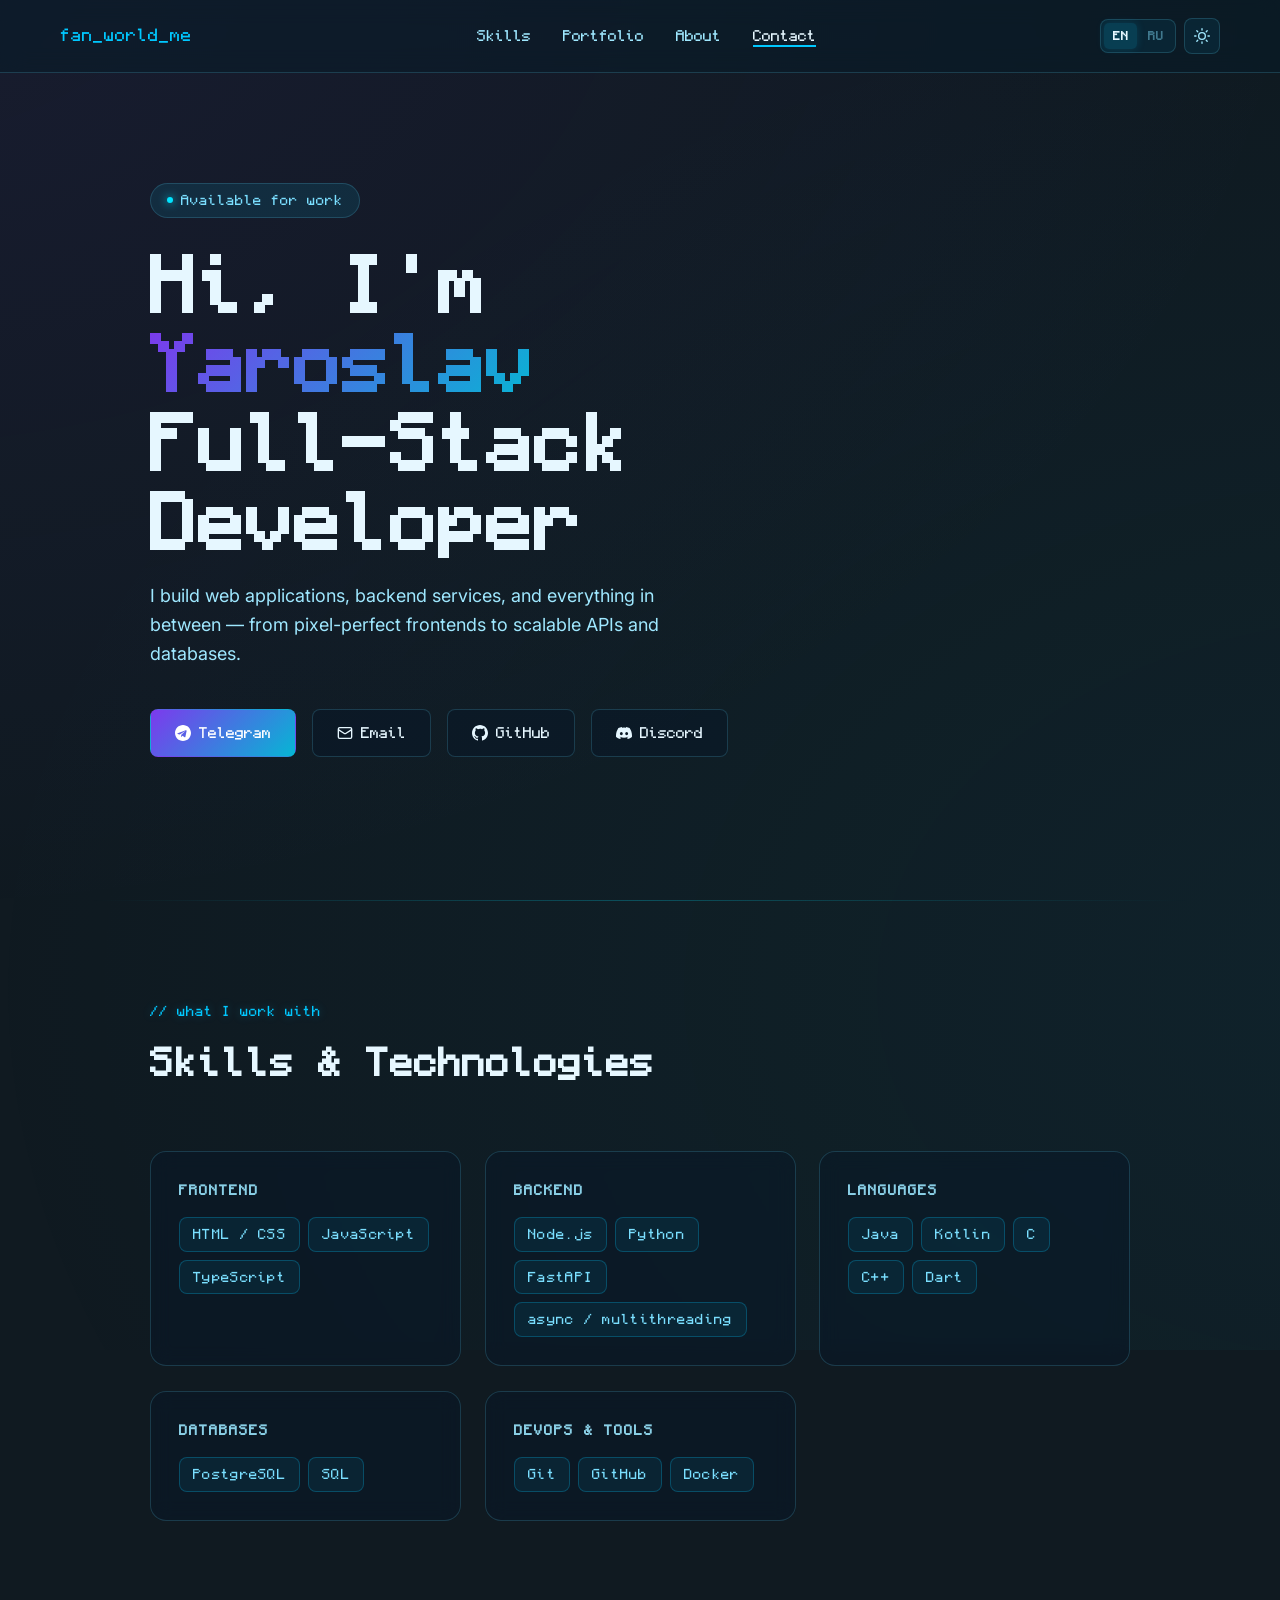
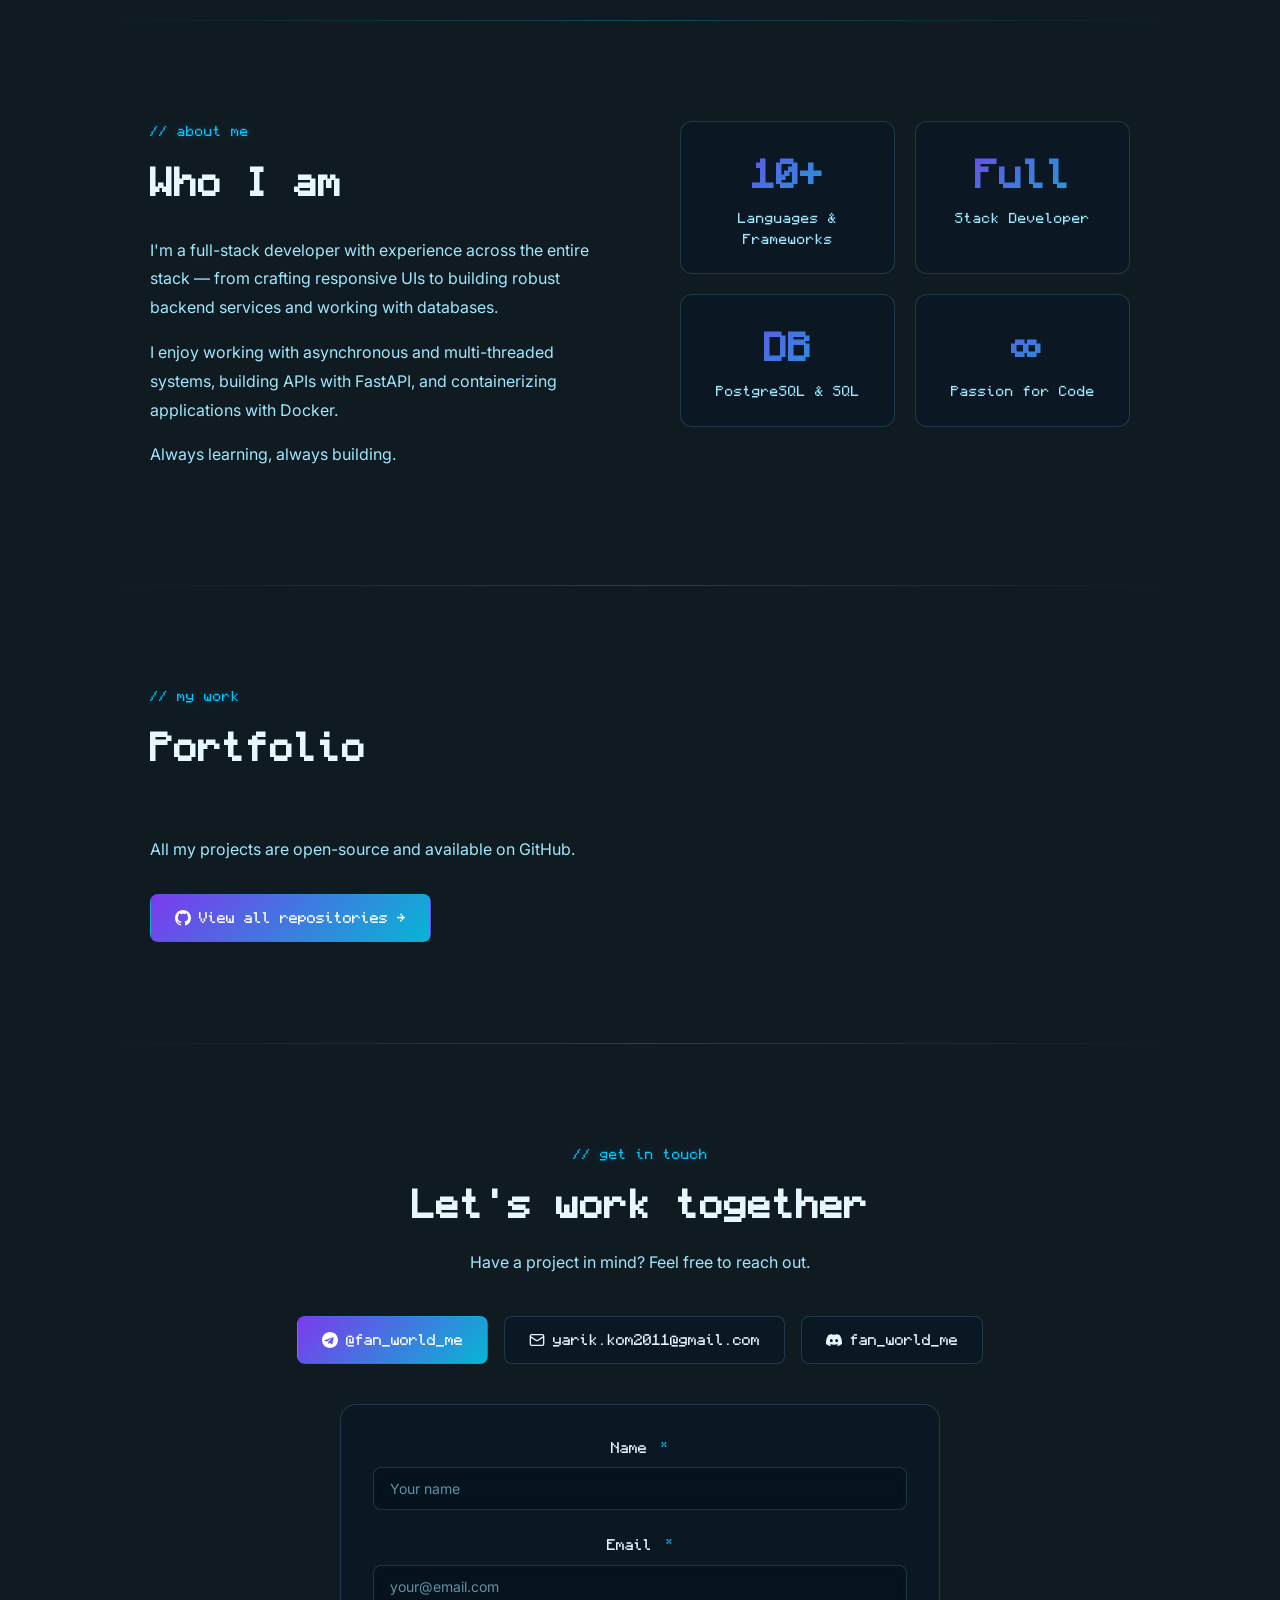
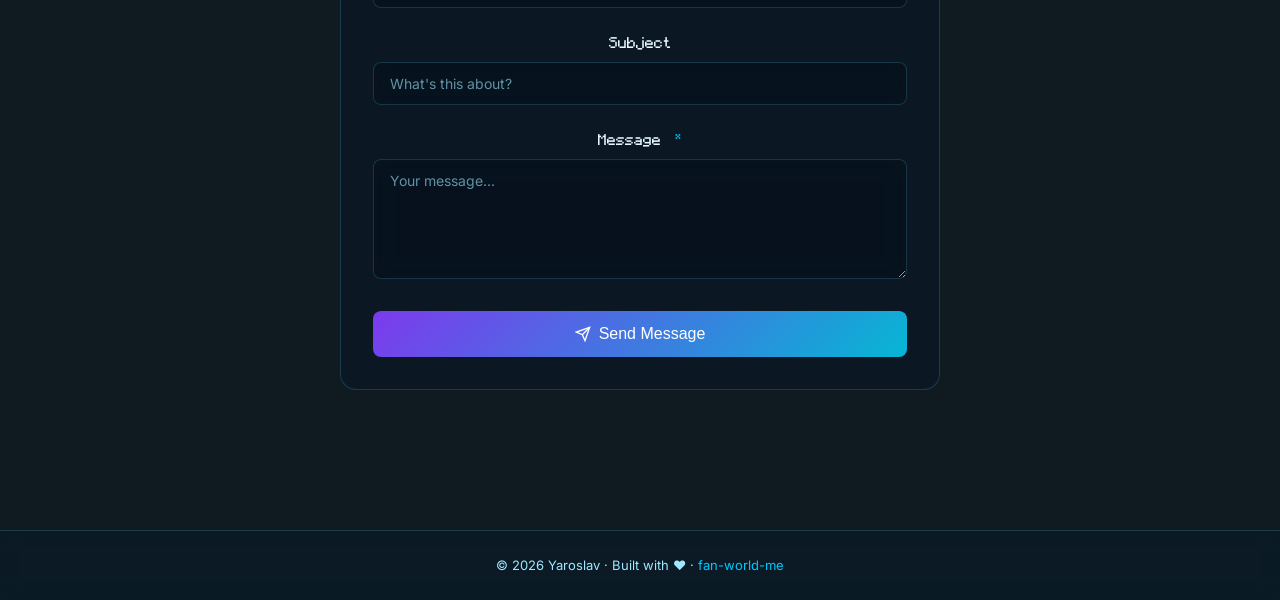
==== commit 6a6d2cc0: "Add theme and language switching with animations Implement dark/light theme toggle and IP-based lang" ====
--- a/index.html
+++ b/index.html
@@ -1,5 +1,5 @@
 <!DOCTYPE html>
-<html lang="en">
+<html lang="en" data-theme="dark">
 <head>
   <meta charset="UTF-8">
   <meta name="viewport" content="width=device-width, initial-scale=1.0, viewport-fit=cover">
@@ -44,7 +44,7 @@
     html { scroll-behavior: smooth; }
 
     body {
-      background: rgba(4, 14, 22, 0.95);
+      background: var(--bg-body, rgba(4, 14, 22, 0.95));
       color: var(--text-primary);
       font-family: 'Monocraft', 'Fira Code', 'Inter', monospace;
       line-height: 1.6;
@@ -189,7 +189,7 @@
       margin-bottom: 20px;
     }
 
-    .hero h1 span {
+    .hero h1 .neon-text {
       background: linear-gradient(135deg, #7c3aed, #06b6d4);
       -webkit-background-clip: text;
       -webkit-text-fill-color: transparent;
@@ -410,6 +410,92 @@
       gap: 16px;
       flex-wrap: wrap;
     }
+
+    /* NAV CONTROLS */
+    .nav-controls {
+      display: flex;
+      align-items: center;
+      gap: 8px;
+    }
+
+    /* Language switcher */
+    .lang-switcher {
+      display: flex;
+      align-items: center;
+      background: rgba(0, 200, 255, 0.07);
+      border: 1px solid var(--glass-border);
+      border-radius: 8px;
+      padding: 3px;
+      gap: 2px;
+      cursor: pointer;
+      user-select: none;
+      -webkit-tap-highlight-color: transparent;
+    }
+
+    .lang-option {
+      font-family: 'Monocraft', 'Fira Code', monospace;
+      font-size: 11px;
+      font-weight: 600;
+      padding: 4px 9px;
+      border-radius: 5px;
+      color: var(--text-muted);
+      transition: all 0.2s ease;
+      letter-spacing: 0.5px;
+    }
+
+    .lang-option.active {
+      color: var(--text-primary);
+      background: rgba(0, 200, 255, 0.15);
+      box-shadow: 0 0 8px rgba(0, 200, 255, 0.15);
+    }
+
+    html[data-theme="light"] .lang-option.active {
+      background: rgba(0, 130, 200, 0.12);
+      box-shadow: 0 0 8px rgba(0, 130, 200, 0.1);
+    }
+
+    /* Theme toggle button */
+    .theme-btn {
+      width: 36px;
+      height: 36px;
+      border-radius: 8px;
+      border: 1px solid var(--glass-border);
+      background: rgba(0, 200, 255, 0.07);
+      display: flex;
+      align-items: center;
+      justify-content: center;
+      cursor: pointer;
+      color: var(--text-secondary);
+      transition: border-color 0.2s, background 0.2s;
+      position: relative;
+      overflow: hidden;
+      flex-shrink: 0;
+    }
+
+    .theme-btn:hover {
+      border-color: var(--accent-cyan);
+      background: rgba(0, 200, 255, 0.12);
+    }
+
+    .theme-btn:active { transform: scale(0.93); }
+
+    .sun-icon, .moon-icon {
+      position: absolute;
+      transition: transform 0.35s cubic-bezier(0.34, 1.56, 0.64, 1),
+                  opacity 0.25s ease;
+    }
+
+    html[data-theme="dark"] .sun-icon  { opacity: 1; transform: rotate(0deg) scale(1); }
+    html[data-theme="dark"] .moon-icon { opacity: 0; transform: rotate(90deg) scale(0.4); }
+    html[data-theme="light"] .sun-icon  { opacity: 0; transform: rotate(-90deg) scale(0.4); }
+    html[data-theme="light"] .moon-icon { opacity: 1; transform: rotate(0deg) scale(1); }
+
+    /* Lang fade animation */
+    @keyframes langFadeIn {
+      from { opacity: 0; transform: translateY(4px); }
+      to   { opacity: 1; transform: translateY(0); }
+    }
+    .lang-fade-in { animation: langFadeIn 0.25s ease forwards; }
 
     /* FOOTER */
     footer {
@@ -668,11 +754,21 @@
 <nav>
   <div class="nav-logo">fan_world_me</div>
   <ul class="nav-links">
-    <li><a href="#skills">Skills</a></li>
-    <li><a href="#portfolio">Portfolio</a></li>
-    <li><a href="#about">About</a></li>
-    <li><a href="#contact">Contact</a></li>
+    <li><a href="#skills" data-i18n="nav.skills">Skills</a></li>
+    <li><a href="#portfolio" data-i18n="nav.portfolio">Portfolio</a></li>
+    <li><a href="#about" data-i18n="nav.about">About</a></li>
+    <li><a href="#contact" data-i18n="nav.contact">Contact</a></li>
   </ul>
+  <div class="nav-controls">
+    <div class="lang-switcher" role="button" aria-label="Switch language" tabindex="0">
+      <span class="lang-option" data-lang="en">EN</span>
+      <span class="lang-option" data-lang="ru">RU</span>
+    </div>
+    <button class="theme-btn" id="themeToggle" aria-label="Toggle theme">
+      <svg class="sun-icon" width="16" height="16" viewBox="0 0 24 24" fill="none" stroke="currentColor" stroke-width="2" stroke-linecap="round" stroke-linejoin="round"><circle cx="12" cy="12" r="5"/><line x1="12" y1="1" x2="12" y2="3"/><line x1="12" y1="21" x2="12" y2="23"/><line x1="4.22" y1="4.22" x2="5.64" y2="5.64"/><line x1="18.36" y1="18.36" x2="19.78" y2="19.78"/><line x1="1" y1="12" x2="3" y2="12"/><line x1="21" y1="12" x2="23" y2="12"/><line x1="4.22" y1="19.78" x2="5.64" y2="18.36"/><line x1="18.36" y1="5.64" x2="19.78" y2="4.22"/></svg>
+      <svg class="moon-icon" width="16" height="16" viewBox="0 0 24 24" fill="none" stroke="currentColor" stroke-width="2" stroke-linecap="round" stroke-linejoin="round"><path d="M21 12.79A9 9 0 1 1 11.21 3 7 7 0 0 0 21 12.79z"/></svg>
+    </button>
+  </div>
   <div class="mobile-menu-toggle">
     <span></span>
     <span></span>
@@ -683,11 +779,21 @@
 <div class="mobile-menu-overlay"></div>
 <div class="mobile-menu">
   <ul>
-    <li><a href="#skills">Skills</a></li>
-    <li><a href="#portfolio">Portfolio</a></li>
-    <li><a href="#about">About</a></li>
-    <li><a href="#contact">Contact</a></li>
+    <li><a href="#skills" data-i18n="nav.skills">Skills</a></li>
+    <li><a href="#portfolio" data-i18n="nav.portfolio">Portfolio</a></li>
+    <li><a href="#about" data-i18n="nav.about">About</a></li>
+    <li><a href="#contact" data-i18n="nav.contact">Contact</a></li>
   </ul>
+  <div class="mobile-menu-controls">
+    <div class="lang-switcher" role="button" aria-label="Switch language" tabindex="0">
+      <span class="lang-option" data-lang="en">EN</span>
+      <span class="lang-option" data-lang="ru">RU</span>
+    </div>
+    <button class="theme-btn" aria-label="Toggle theme">
+      <svg class="sun-icon" width="16" height="16" viewBox="0 0 24 24" fill="none" stroke="currentColor" stroke-width="2" stroke-linecap="round" stroke-linejoin="round"><circle cx="12" cy="12" r="5"/><line x1="12" y1="1" x2="12" y2="3"/><line x1="12" y1="21" x2="12" y2="23"/><line x1="4.22" y1="4.22" x2="5.64" y2="5.64"/><line x1="18.36" y1="18.36" x2="19.78" y2="19.78"/><line x1="1" y1="12" x2="3" y2="12"/><line x1="21" y1="12" x2="23" y2="12"/><line x1="4.22" y1="19.78" x2="5.64" y2="18.36"/><line x1="18.36" y1="5.64" x2="19.78" y2="4.22"/></svg>
+      <svg class="moon-icon" width="16" height="16" viewBox="0 0 24 24" fill="none" stroke="currentColor" stroke-width="2" stroke-linecap="round" stroke-linejoin="round"><path d="M21 12.79A9 9 0 1 1 11.21 3 7 7 0 0 0 21 12.79z"/></svg>
+    </button>
+  </div>
   <div class="mobile-menu-footer">
     <a href="https://t.me/fan_world_me" target="_blank">@fan_world_me</a>
     <a href="https://github.com/fan-world-me" target="_blank">github</a>
@@ -697,9 +803,9 @@
 <!-- HERO -->
 <section class="hero">
   <div class="hero-content scroll-reveal fade-up">
-    <div class="hero-tag pulse">Available for work</div>
-    <h1>Hi, I'm <span class="neon-text">Yaroslav</span><br>Full-Stack Developer</h1>
-    <p class="hero-sub">
+    <div class="hero-tag pulse" data-i18n="hero.tag">Available for work</div>
+    <h1><span data-i18n="hero.greeting">Hi, I'm </span><span class="neon-text">Yaroslav</span><br><span data-i18n="hero.title">Full-Stack Developer</span></h1>
+    <p class="hero-sub" data-i18n="hero.sub">
       I build web applications, backend services, and everything in between —
       from pixel-perfect frontends to scalable APIs and databases.
     </p>
@@ -729,8 +835,8 @@
 <!-- SKILLS -->
 <section class="skills-section" id="skills">
   <div class="scroll-reveal fade-up">
-    <div class="section-label">// what I work with</div>
-    <h2 class="section-title">Skills & Technologies</h2>
+    <div class="section-label" data-i18n="skills.label">// what I work with</div>
+    <h2 class="section-title" data-i18n="skills.title">Skills & Technologies</h2>
   </div>
 
   <div class="skills-grid">
@@ -788,36 +894,36 @@
 <!-- ABOUT -->
 <section class="about-section" id="about">
   <div class="about-text scroll-reveal fade-left">
-    <div class="section-label">// about me</div>
-    <h2 class="section-title" style="margin-bottom:24px">Who I am</h2>
-    <p>
+    <div class="section-label" data-i18n="about.label">// about me</div>
+    <h2 class="section-title" style="margin-bottom:24px" data-i18n="about.title">Who I am</h2>
+    <p data-i18n="about.p1">
       I'm a full-stack developer with experience across the entire stack —
       from crafting responsive UIs to building robust backend services and working with databases.
     </p>
-    <p>
+    <p data-i18n="about.p2">
       I enjoy working with asynchronous and multi-threaded systems, building APIs with FastAPI,
       and containerizing applications with Docker.
     </p>
-    <p>
+    <p data-i18n="about.p3">
       Always learning, always building.
     </p>
   </div>
   <div class="stats-grid scroll-reveal fade-right">
     <div class="stat-card glass-card">
       <div class="stat-number neon-text">10+</div>
-      <div class="stat-label">Languages & Frameworks</div>
+      <div class="stat-label" data-i18n="about.stat1">Languages & Frameworks</div>
     </div>
     <div class="stat-card glass-card">
       <div class="stat-number neon-text">Full</div>
-      <div class="stat-label">Stack Developer</div>
+      <div class="stat-label" data-i18n="about.stat2">Stack Developer</div>
     </div>
     <div class="stat-card glass-card">
       <div class="stat-number neon-text">DB</div>
-      <div class="stat-label">PostgreSQL & SQL</div>
+      <div class="stat-label" data-i18n="about.stat3">PostgreSQL & SQL</div>
     </div>
     <div class="stat-card glass-card">
       <div class="stat-number neon-text">∞</div>
-      <div class="stat-label">Passion for Code</div>
+      <div class="stat-label" data-i18n="about.stat4">Passion for Code</div>
     </div>
   </div>
 </section>
@@ -827,13 +933,13 @@
 <!-- PORTFOLIO -->
 <section class="skills-section" id="portfolio">
   <div class="scroll-reveal fade-up">
-    <div class="section-label">// my work</div>
-    <h2 class="section-title">Portfolio</h2>
-    <p style="color:var(--text-secondary);font-size:16px;margin-bottom:32px">All my projects are open-source and available on GitHub.</p>
+    <div class="section-label" data-i18n="portfolio.label">// my work</div>
+    <h2 class="section-title" data-i18n="portfolio.title">Portfolio</h2>
+    <p style="color:var(--text-secondary);font-size:16px;margin-bottom:32px" data-i18n="portfolio.desc">All my projects are open-source and available on GitHub.</p>
   </div>
   <a href="https://github.com/fan-world-me?tab=repositories" target="_blank" class="contact-btn primary glow-on-hover scroll-reveal scale-in" style="display:inline-flex">
     <svg width="16" height="16" viewBox="0 0 24 24" fill="currentColor"><path d="M12 0C5.374 0 0 5.373 0 12c0 5.302 3.438 9.8 8.207 11.387.599.111.793-.261.793-.577v-2.234c-3.338.726-4.033-1.416-4.033-1.416-.546-1.387-1.333-1.756-1.333-1.756-1.089-.745.083-.729.083-.729 1.205.084 1.839 1.237 1.839 1.237 1.07 1.834 2.807 1.304 3.492.997.107-.775.418-1.305.762-1.604-2.665-.305-5.467-1.334-5.467-5.931 0-1.311.469-2.381 1.236-3.221-.124-.303-.535-1.524.117-3.176 0 0 1.008-.322 3.301 1.23A11.509 11.509 0 0 1 12 5.803c1.02.005 2.047.138 3.006.404 2.291-1.552 3.297-1.23 3.297-1.23.653 1.653.242 2.874.118 3.176.77.84 1.235 1.911 1.235 3.221 0 4.609-2.807 5.624-5.479 5.921.43.372.823 1.102.823 2.222v3.293c0 .319.192.694.801.576C20.566 21.797 24 17.3 24 12c0-6.627-5.373-12-12-12z"/></svg>
-    View all repositories →
+    <span data-i18n="portfolio.btn">View all repositories →</span>
   </a>
 </section>
 <div class="divider"></div>
@@ -841,9 +947,9 @@
 <!-- CONTACT -->
 <section class="contact-section" id="contact">
   <div class="scroll-reveal fade-up">
-    <div class="section-label">// get in touch</div>
-    <h2 class="section-title">Let's work together</h2>
-    <p class="contact-desc">Have a project in mind? Feel free to reach out.</p>
+    <div class="section-label" data-i18n="contact.label">// get in touch</div>
+    <h2 class="section-title" data-i18n="contact.title">Let's work together</h2>
+    <p class="contact-desc" data-i18n="contact.desc">Have a project in mind? Feel free to reach out.</p>
   </div>
 
   <!-- Contact Links -->
@@ -875,23 +981,23 @@
       <input type="checkbox" name="botcheck" class="honeypot">
 
       <div class="form-group">
-        <label for="name">Name <span class="required">*</span></label>
-        <input type="text" id="name" name="name" placeholder="Your name" required>
+        <label for="name"><span data-i18n="contact.name">Name</span> <span class="required">*</span></label>
+        <input type="text" id="name" name="name" placeholder="Your name" data-i18n-ph="ph.name" required>
       </div>
 
       <div class="form-group">
-        <label for="email">Email <span class="required">*</span></label>
+        <label for="email"><span data-i18n="contact.email">Email</span> <span class="required">*</span></label>
         <input type="email" id="email" name="email" placeholder="your@email.com" required>
       </div>
 
       <div class="form-group">
-        <label for="subject">Subject</label>
-        <input type="text" id="subject" name="subject" placeholder="What's this about?">
+        <label for="subject"><span data-i18n="contact.subject">Subject</span></label>
+        <input type="text" id="subject" name="subject" placeholder="What's this about?" data-i18n-ph="ph.subject">
       </div>
 
       <div class="form-group">
-        <label for="message">Message <span class="required">*</span></label>
-        <textarea id="message" name="message" placeholder="Your message..." required></textarea>
+        <label for="message"><span data-i18n="contact.message">Message</span> <span class="required">*</span></label>
+        <textarea id="message" name="message" placeholder="Your message..." data-i18n-ph="ph.message" required></textarea>
       </div>
 
       <button type="submit" class="form-submit-btn">
@@ -900,7 +1006,7 @@
           <line x1="22" y1="2" x2="11" y2="13"></line>
           <polygon points="22 2 15 22 11 13 2 9 22 2"></polygon>
         </svg>
-        Send Message
+        <span data-i18n="contact.submit">Send Message</span>
       </button>
 
       <div class="form-message" id="formMessage"></div>
@@ -912,6 +1018,8 @@
   <p>© 2026 Yaroslav · Built with ❤️ · <a href="https://github.com/fan-world-me">fan-world-me</a></p>
 </footer>
 
+<script src="js/theme.js"></script>
+<script src="js/i18n.js"></script>
 <script src="js/animations.js"></script>
 </body>
 </html>
--- a/css/variables.css
+++ b/css/variables.css
@@ -1,11 +1,12 @@
 /* Cosmic Cyan — Glass Edition Color Scheme */
 :root {
-  /* Backgrounds - Glass morphism */
+  /* Backgrounds */
   --bg-primary: rgba(4, 14, 22, 0.35);
   --bg-secondary: rgba(10, 28, 42, 0.45);
   --bg-tertiary: rgba(8, 28, 40, 0.55);
   --bg-glass: rgba(6, 20, 36, 0.65);
   --bg-glass-light: rgba(8, 24, 40, 0.45);
+  --bg-body: rgba(4, 14, 22, 0.95);
 
   /* Text colors */
   --text-primary: #e6f7ff;
@@ -51,3 +52,155 @@
   --transition-normal: 0.2s ease;
   --transition-slow: 0.3s ease;
 }
+
+/* ===================================
+   LIGHT THEME
+   =================================== */
+html[data-theme="light"] {
+  --bg-body: #e8f3fc;
+  --bg-primary: rgba(255, 255, 255, 0.35);
+  --bg-secondary: rgba(220, 240, 255, 0.55);
+  --bg-tertiary: rgba(200, 228, 248, 0.75);
+  --bg-glass: rgba(255, 255, 255, 0.72);
+  --bg-glass-light: rgba(255, 255, 255, 0.55);
+
+  --text-primary: #0d1e30;
+  --text-secondary: #1a4060;
+  --text-tertiary: #2a5a80;
+  --text-muted: rgba(26, 64, 96, 0.55);
+  --text-header: rgba(10, 20, 34, 0.92);
+
+  --accent-cyan: #0099cc;
+  --accent-cyan-light: #0077aa;
+  --accent-cyan-bright: #00aadd;
+  --accent-cyan-glow: #0099cc;
+  --accent-blue: #0077aa;
+
+  --medium-1: rgba(26, 64, 96, 0.5);
+  --medium-2: #1a4060;
+  --medium-3: #1a5a80;
+  --medium-4: #4a7a9c;
+
+  --glass-border: rgba(0, 130, 200, 0.2);
+  --glass-hover: rgba(0, 130, 200, 0.09);
+  --glass-glow: rgba(0, 130, 200, 0.09);
+
+  --shadow-glow: 0 4px 30px rgba(0, 130, 200, 0.12);
+  --shadow-glow-strong: 0 8px 40px rgba(0, 130, 200, 0.18);
+
+  --gradient-neon: linear-gradient(to right, transparent, rgba(0, 153, 204, 0.4), transparent);
+}
+
+html[data-theme="light"] body {
+  background: var(--bg-body);
+}
+
+html[data-theme="light"] body::before {
+  background:
+    radial-gradient(ellipse at 20% 20%, rgba(124,58,237,0.06) 0%, transparent 50%),
+    radial-gradient(ellipse at 80% 80%, rgba(6,182,212,0.05) 0%, transparent 50%);
+}
+
+html[data-theme="light"] nav {
+  background: rgba(220, 238, 255, 0.82);
+  border-bottom-color: rgba(0, 130, 200, 0.18);
+}
+
+html[data-theme="light"] .mobile-menu {
+  background: rgba(232, 246, 255, 0.98);
+}
+
+html[data-theme="light"] .mobile-menu a {
+  color: var(--text-secondary);
+}
+
+html[data-theme="light"] .mobile-menu a:hover,
+html[data-theme="light"] .mobile-menu a.active {
+  color: var(--text-primary);
+  background: rgba(0, 130, 200, 0.08);
+  border-color: rgba(0, 130, 200, 0.2);
+}
+
+html[data-theme="light"] footer {
+  background: rgba(200, 228, 248, 0.85);
+  border-top-color: rgba(0, 130, 200, 0.18);
+}
+
+html[data-theme="light"] .skill-card,
+html[data-theme="light"] .stat-card,
+html[data-theme="light"] .glass-card {
+  background: rgba(255, 255, 255, 0.65);
+  border-color: rgba(0, 130, 200, 0.18);
+}
+
+html[data-theme="light"] .skill-card:hover,
+html[data-theme="light"] .stat-card:hover,
+html[data-theme="light"] .glass-card:hover {
+  background: rgba(255, 255, 255, 0.85);
+}
+
+html[data-theme="light"] .tag {
+  background: rgba(0, 130, 200, 0.07);
+  border-color: rgba(0, 130, 200, 0.25);
+  color: #0077aa;
+}
+
+html[data-theme="light"] .tag:hover {
+  background: rgba(0, 130, 200, 0.14);
+  border-color: #0099cc;
+  color: #005588;
+}
+
+html[data-theme="light"] .contact-form {
+  background: rgba(255, 255, 255, 0.7);
+  border-color: rgba(0, 130, 200, 0.2);
+}
+
+html[data-theme="light"] .form-group input,
+html[data-theme="light"] .form-group textarea {
+  background: rgba(255, 255, 255, 0.6);
+  color: #0d1e30;
+  border-color: rgba(0, 130, 200, 0.2);
+}
+
+html[data-theme="light"] .form-group input::placeholder,
+html[data-theme="light"] .form-group textarea::placeholder {
+  color: rgba(26, 64, 96, 0.5);
+  opacity: 1;
+}
+
+html[data-theme="light"] .contact-btn.secondary {
+  background: rgba(255,255,255,0.55);
+  color: #0d1e30;
+  border-color: rgba(0, 130, 200, 0.22);
+}
+
+html[data-theme="light"] .contact-btn.secondary:hover {
+  border-color: #0099cc;
+  color: #0077aa;
+}
+
+html[data-theme="light"] .project-link {
+  background: rgba(255,255,255,0.5);
+  color: #1a4060;
+}
+
+html[data-theme="light"] .mobile-menu-footer a {
+  color: rgba(26, 64, 96, 0.5);
+}
+
+html[data-theme="light"] .mobile-menu-toggle span {
+  background: #0d1e30;
+}
+
+/* Smooth theme transition */
+html.theme-transitioning,
+html.theme-transitioning *,
+html.theme-transitioning *::before,
+html.theme-transitioning *::after {
+  transition:
+    background-color 0.35s ease,
+    border-color 0.35s ease,
+    color 0.35s ease,
+    box-shadow 0.35s ease !important;
+}
--- a/css/mobile.css
+++ b/css/mobile.css
@@ -182,11 +182,37 @@
 }
 
 /* ===================================
+   MOBILE MENU CONTROLS
+   =================================== */
+.mobile-menu-controls {
+  display: flex;
+  align-items: center;
+  gap: 12px;
+  margin-top: 32px;
+  padding: 16px 24px;
+  border-top: 1px solid var(--glass-border);
+  width: 100%;
+  max-width: 280px;
+  justify-content: center;
+}
+
+.mobile-menu-controls .lang-switcher {
+  flex: 1;
+  justify-content: center;
+}
+
+.mobile-menu-controls .theme-btn {
+  width: 40px;
+  height: 40px;
+}
+
+/* ===================================
    MOBILE — ≤768px
    =================================== */
 @media (max-width: 768px) {
   .mobile-menu-toggle { display: flex; }
   .mobile-menu-overlay { display: block; }
+  .nav-controls { display: none; }
 
   .section-title { font-size: clamp(22px, 5vw, 30px); margin-bottom: 36px; }
   .section-label { font-size: 12px; margin-bottom: 8px; }
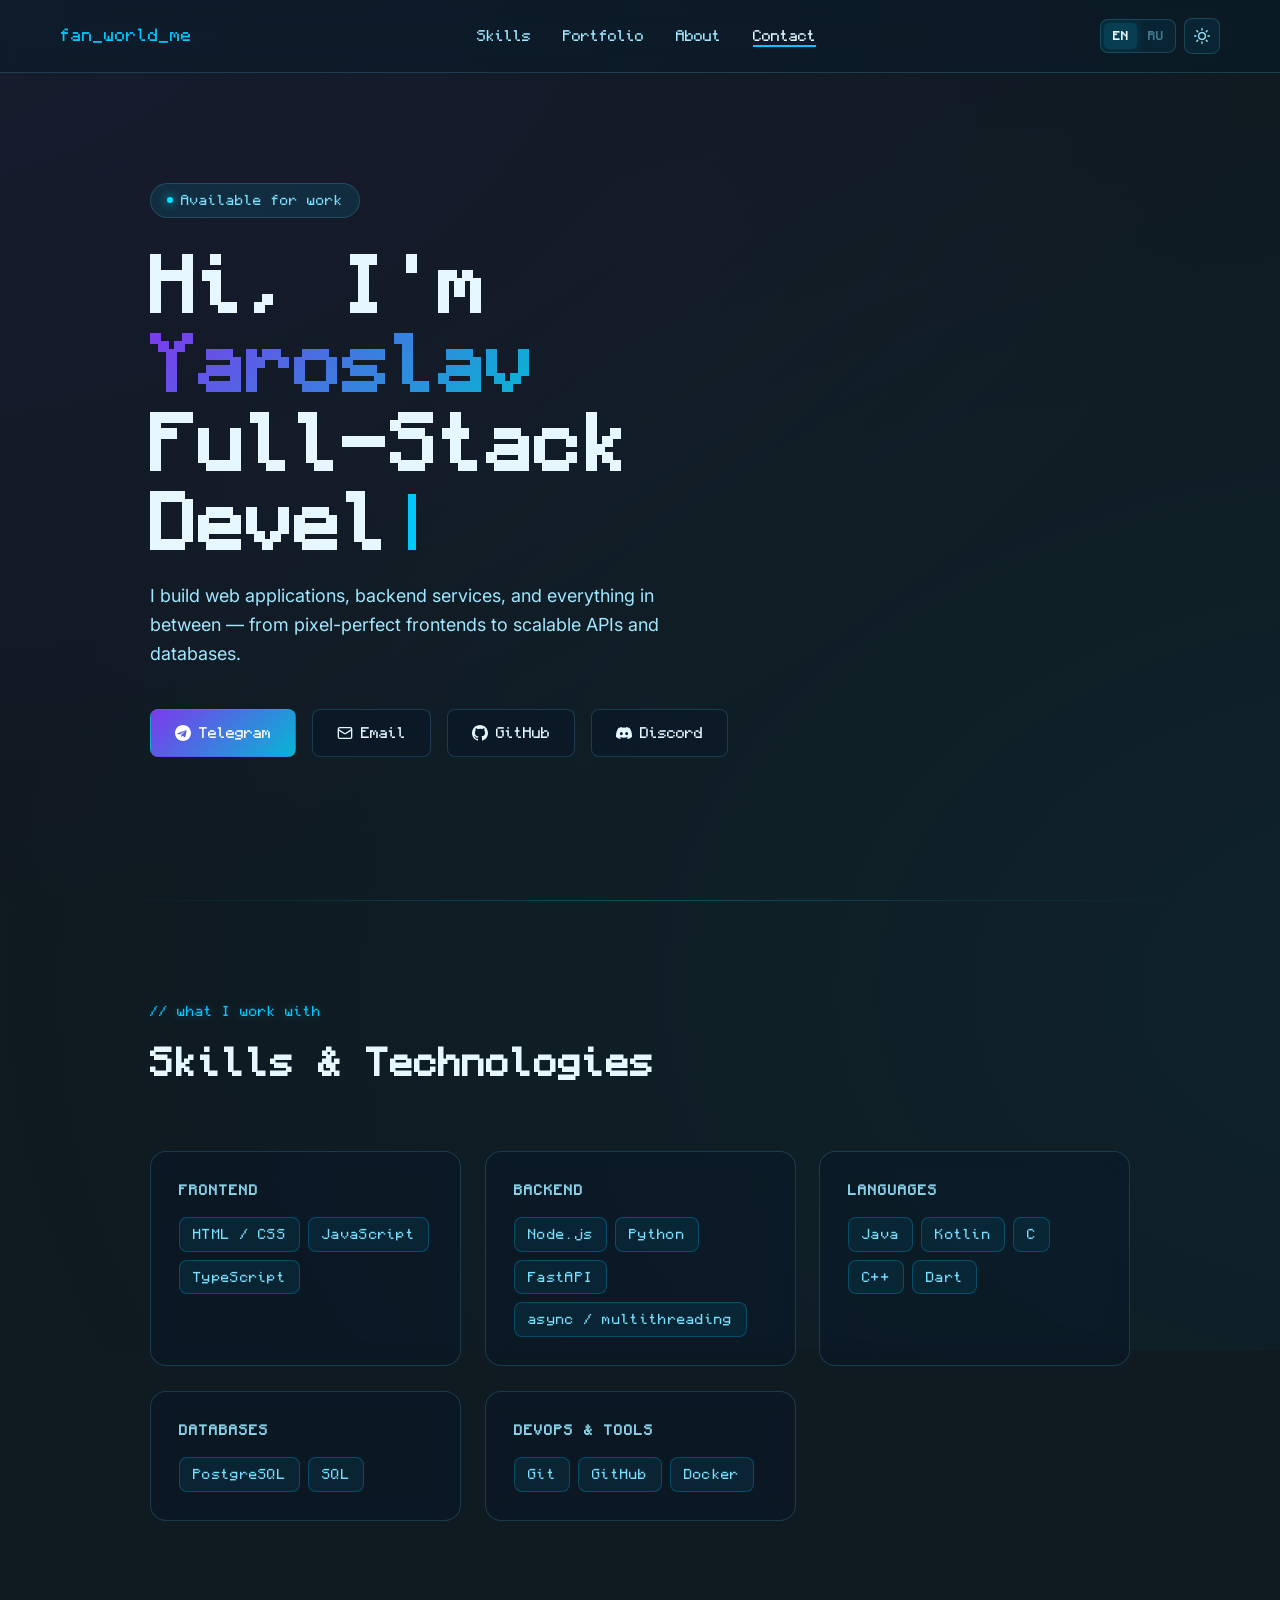
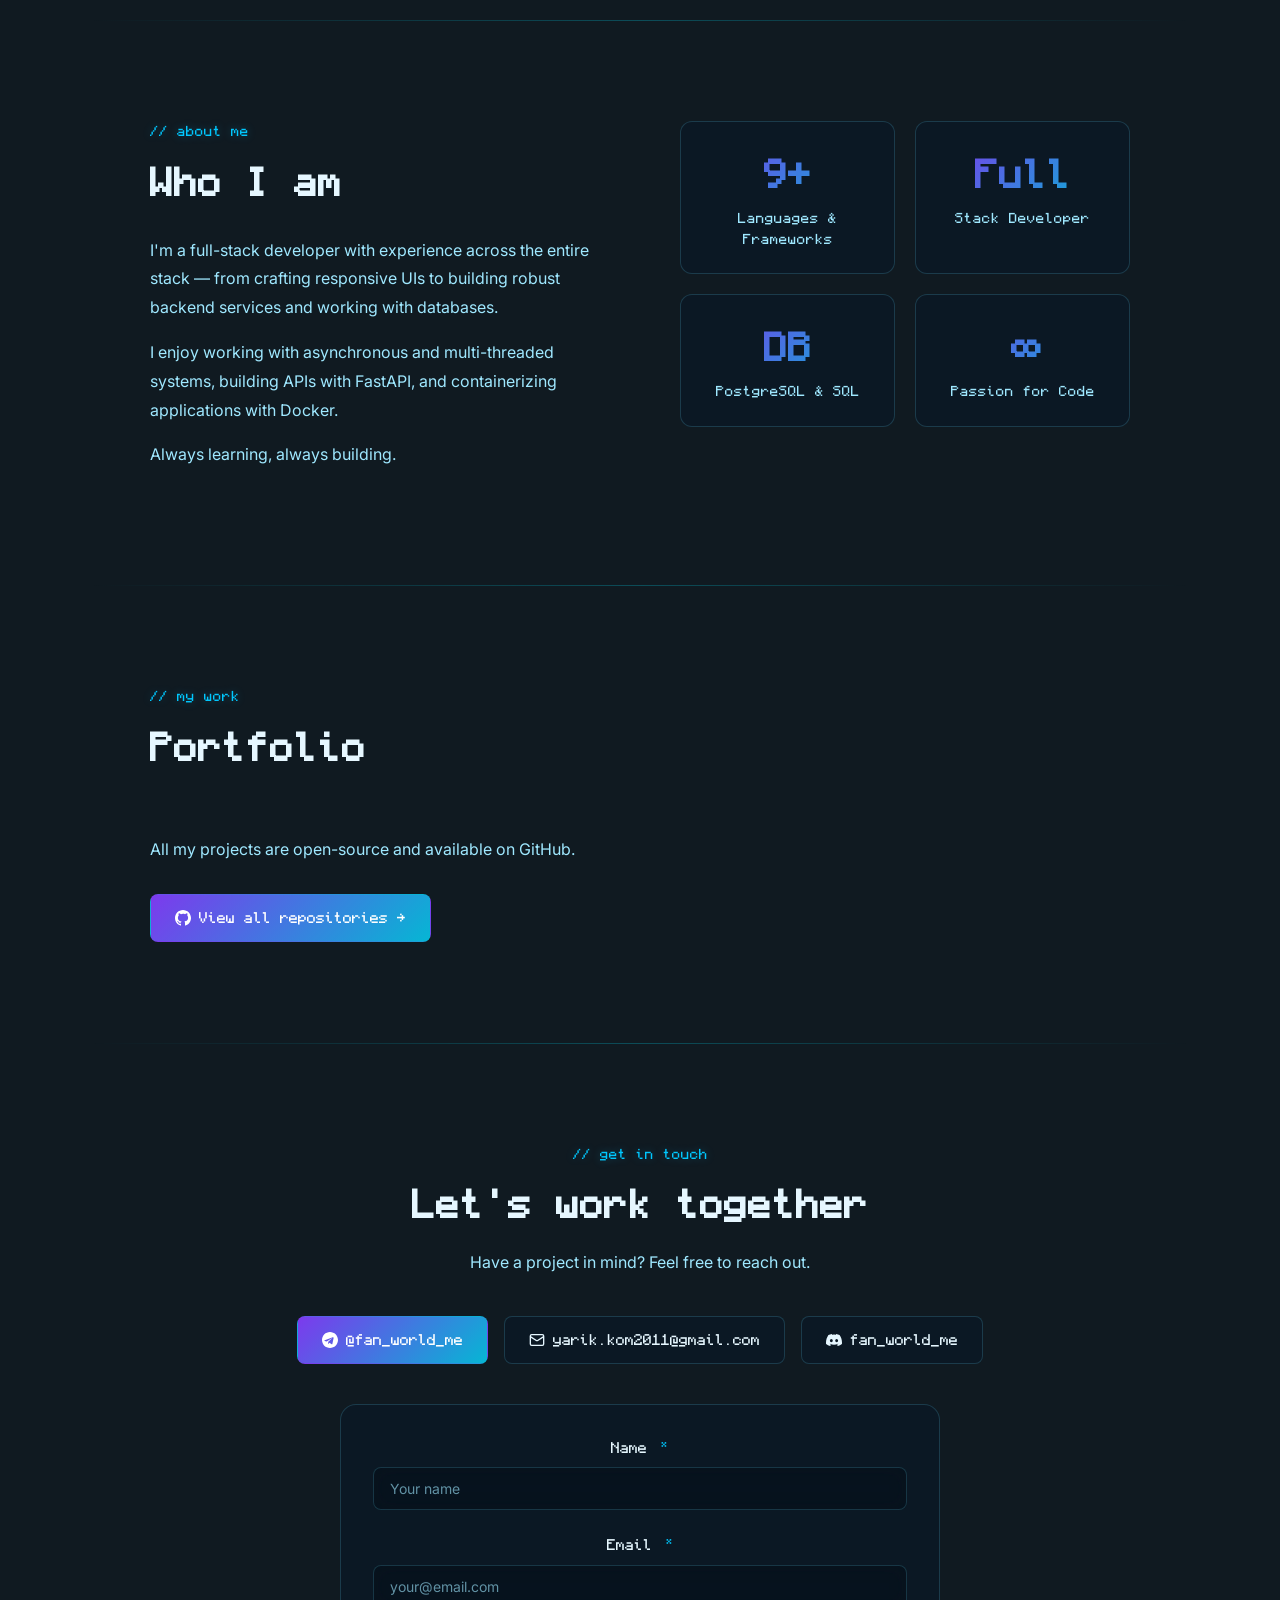
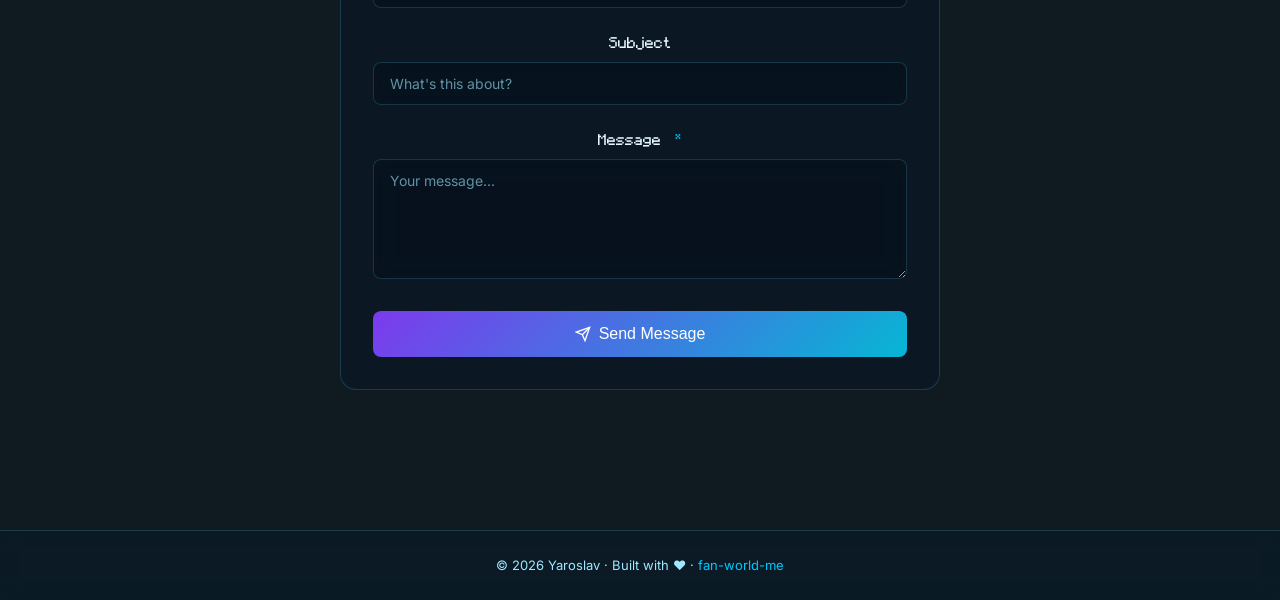
==== commit 0ea9fd3e: "Add several interactive features and improve site metadata Adds a scroll progress bar, back-to-top b" ====
--- a/index.html
+++ b/index.html
@@ -12,16 +12,35 @@
   <meta property="og:url" content="https://fan-world-me.github.io/">
   <meta property="og:title" content="Yaroslav — Full-Stack Developer">
   <meta property="og:description" content="Building web applications, backend services, and scalable APIs with modern technologies.">
-  <meta property="og:image" content="https://fan-world-me.github.io/og-image.png">
+  <meta property="og:image" content="https://fan-world-me.github.io/og-image.svg">
 
   <!-- Twitter -->
   <meta property="twitter:card" content="summary_large_image">
   <meta property="twitter:url" content="https://fan-world-me.github.io/">
   <meta property="twitter:title" content="Yaroslav — Full-Stack Developer">
   <meta property="twitter:description" content="Building web applications, backend services, and scalable APIs with modern technologies.">
-  <meta property="twitter:image" content="https://fan-world-me.github.io/og-image.png">
+  <meta property="twitter:image" content="https://fan-world-me.github.io/og-image.svg">
 
   <title>Yaroslav — Full-Stack Developer</title>
+  <link rel="manifest" href="manifest.json">
+  <link rel="icon" type="image/svg+xml" href="icon.svg">
+  <meta name="theme-color" content="#00c8ff">
+  <script type="application/ld+json">
+  {
+    "@context": "https://schema.org",
+    "@type": "Person",
+    "name": "Yaroslav",
+    "jobTitle": "Full-Stack Developer",
+    "url": "https://fan-world-me.github.io/",
+    "email": "yarik.kom2011@gmail.com",
+    "sameAs": [
+      "https://github.com/fan-world-me",
+      "https://t.me/fan_world_me"
+    ],
+    "knowsAbout": ["JavaScript","TypeScript","Python","Node.js","FastAPI","PostgreSQL","Docker","HTML","CSS"],
+    "description": "Full-Stack Developer building web applications, backend services, and scalable APIs."
+  }
+  </script>
   <link rel="preconnect" href="https://fonts.googleapis.com">
   <link rel="preconnect" href="https://fonts.gstatic.com" crossorigin>
   <link href="https://fonts.googleapis.com/css2?family=Inter:wght@300;400;500;600;700&family=Fira+Code:wght@400;500&display=swap" rel="stylesheet">
@@ -411,6 +430,84 @@
       flex-wrap: wrap;
     }
 
+    /* SCROLL PROGRESS BAR */
+    #scroll-progress {
+      position: fixed;
+      top: 0; left: 0;
+      height: 3px;
+      width: 0%;
+      background: linear-gradient(90deg, #7c3aed, #06b6d4, #00c8ff);
+      z-index: 1001;
+      box-shadow: 0 0 12px rgba(0, 200, 255, 0.5);
+      transition: width 0.1s linear;
+      pointer-events: none;
+    }
+
+    /* CURSOR GLOW */
+    #cursor-glow {
+      position: fixed;
+      top: 0; left: 0;
+      width: 400px; height: 400px;
+      border-radius: 50%;
+      background: radial-gradient(circle, rgba(0,200,255,0.055) 0%, transparent 70%);
+      pointer-events: none;
+      z-index: 0;
+      opacity: 0;
+      transition: opacity 0.4s ease;
+      will-change: transform;
+    }
+
+    /* BACK TO TOP */
+    #back-to-top {
+      position: fixed;
+      bottom: 28px; right: 24px;
+      width: 44px; height: 44px;
+      border-radius: 10px;
+      border: 1px solid var(--glass-border);
+      background: var(--bg-glass);
+      backdrop-filter: var(--blur-light);
+      -webkit-backdrop-filter: var(--blur-light);
+      color: var(--text-secondary);
+      cursor: pointer;
+      display: flex;
+      align-items: center;
+      justify-content: center;
+      z-index: 90;
+      opacity: 0;
+      transform: translateY(12px);
+      transition: opacity 0.3s, transform 0.3s, border-color 0.2s, color 0.2s, box-shadow 0.2s;
+      pointer-events: none;
+    }
+    #back-to-top.visible {
+      opacity: 1;
+      transform: translateY(0);
+      pointer-events: all;
+    }
+    #back-to-top:hover {
+      border-color: var(--accent-cyan);
+      color: var(--accent-cyan-light);
+      box-shadow: var(--shadow-glow);
+    }
+    #back-to-top:active { transform: scale(0.9); }
+
+    /* TYPING CARET */
+    .caret {
+      display: inline-block;
+      color: var(--accent-cyan);
+      font-weight: 100;
+      margin-left: 2px;
+    }
+    .caret-blink { animation: caretBlink 1s step-end infinite; }
+    @keyframes caretBlink { 0%,100% { opacity:1; } 50% { opacity:0; } }
+
+    /* STAT POP (for non-numeric stats) */
+    @keyframes statPop {
+      0%   { transform: scale(0.5); opacity: 0; }
+      70%  { transform: scale(1.1); }
+      100% { transform: scale(1);   opacity: 1; }
+    }
+    .stat-pop { animation: statPop 0.5s cubic-bezier(0.34, 1.56, 0.64, 1) forwards; }
+
     /* NAV CONTROLS */
     .nav-controls {
       display: flex;
@@ -750,6 +847,12 @@
   </style>
 </head>
 <body>
+
+<!-- Scroll progress bar -->
+<div id="scroll-progress"></div>
+
+<!-- Cursor glow (desktop only) -->
+<div id="cursor-glow"></div>
 
 <nav>
   <div class="nav-logo">fan_world_me</div>
@@ -1014,6 +1117,13 @@
   </div>
 </section>
 
+<!-- Back to top button -->
+<button id="back-to-top" aria-label="Back to top">
+  <svg width="18" height="18" viewBox="0 0 24 24" fill="none" stroke="currentColor" stroke-width="2.5" stroke-linecap="round" stroke-linejoin="round">
+    <polyline points="18 15 12 9 6 15"></polyline>
+  </svg>
+</button>
+
 <footer>
   <p>© 2026 Yaroslav · Built with ❤️ · <a href="https://github.com/fan-world-me">fan-world-me</a></p>
 </footer>
@@ -1021,6 +1131,7 @@
 <script src="js/theme.js"></script>
 <script src="js/i18n.js"></script>
 <script src="js/animations.js"></script>
+<script src="js/effects.js"></script>
 </body>
 </html>
 
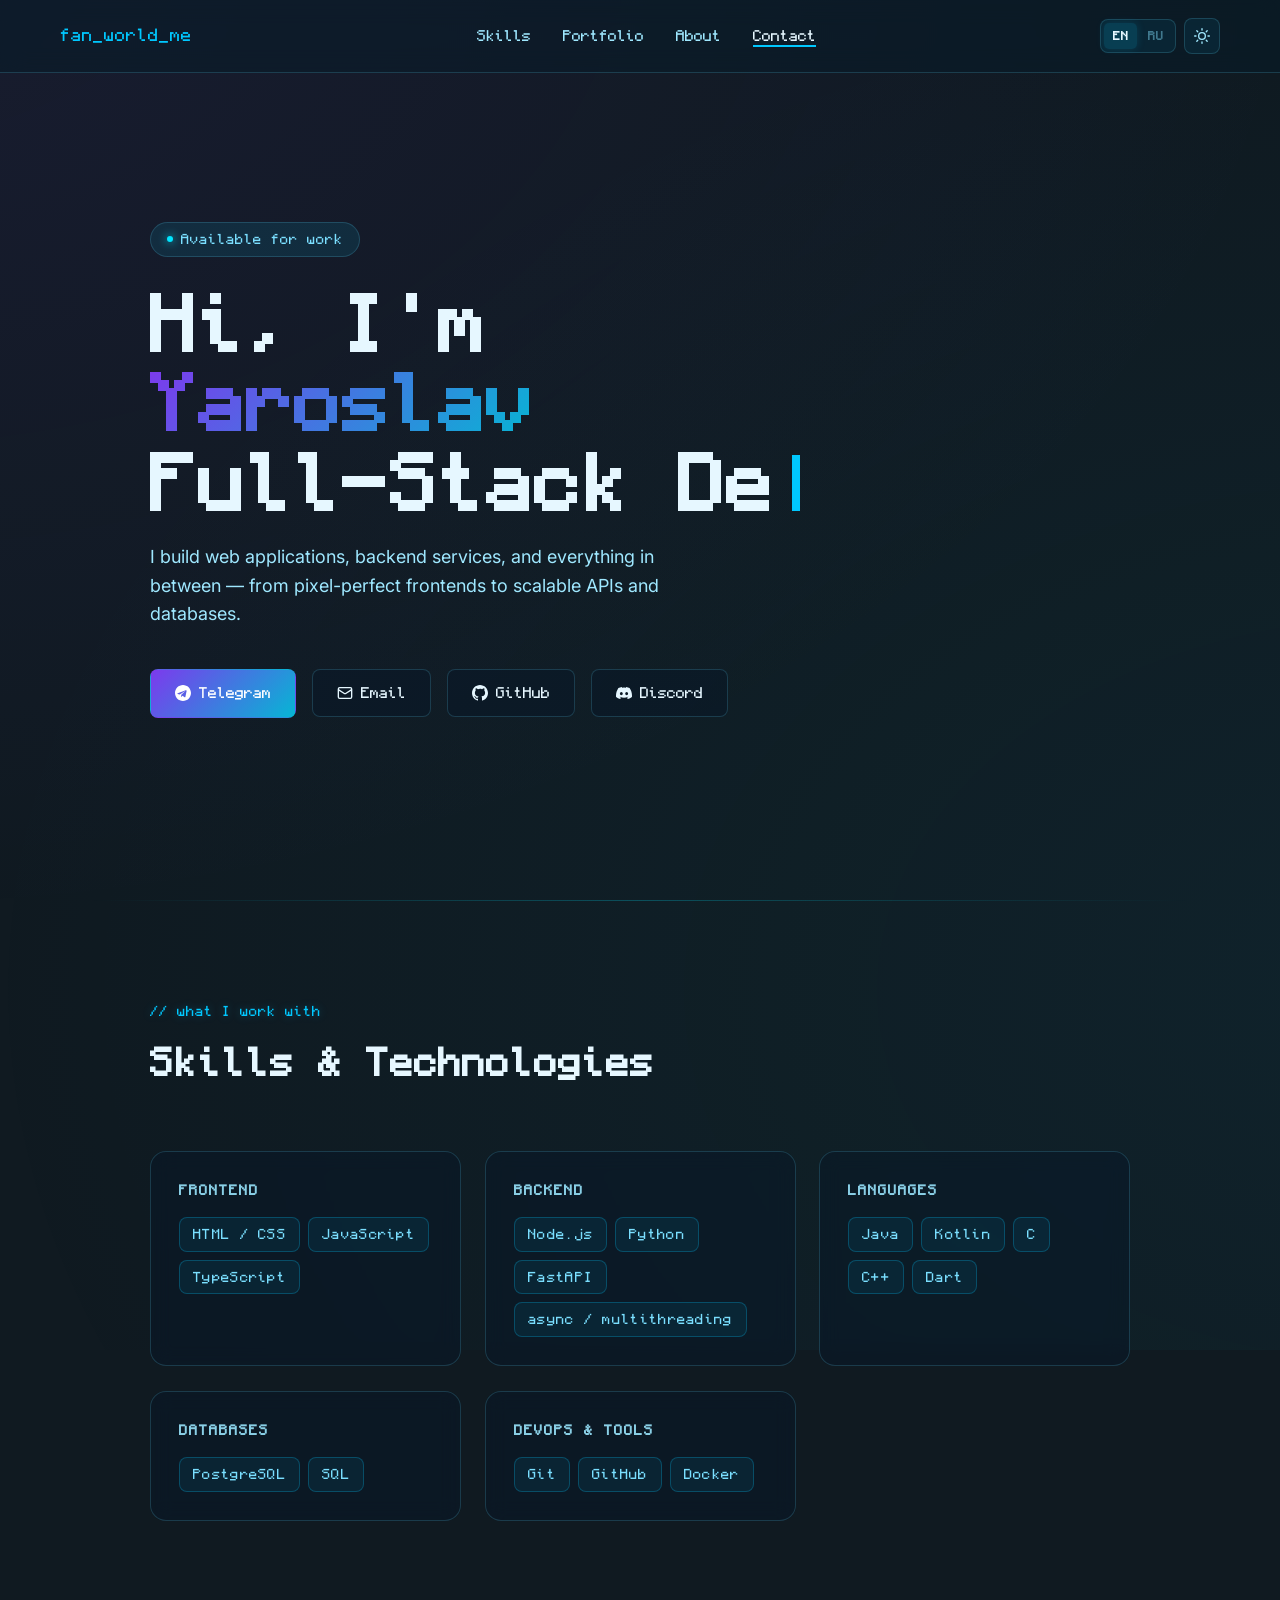
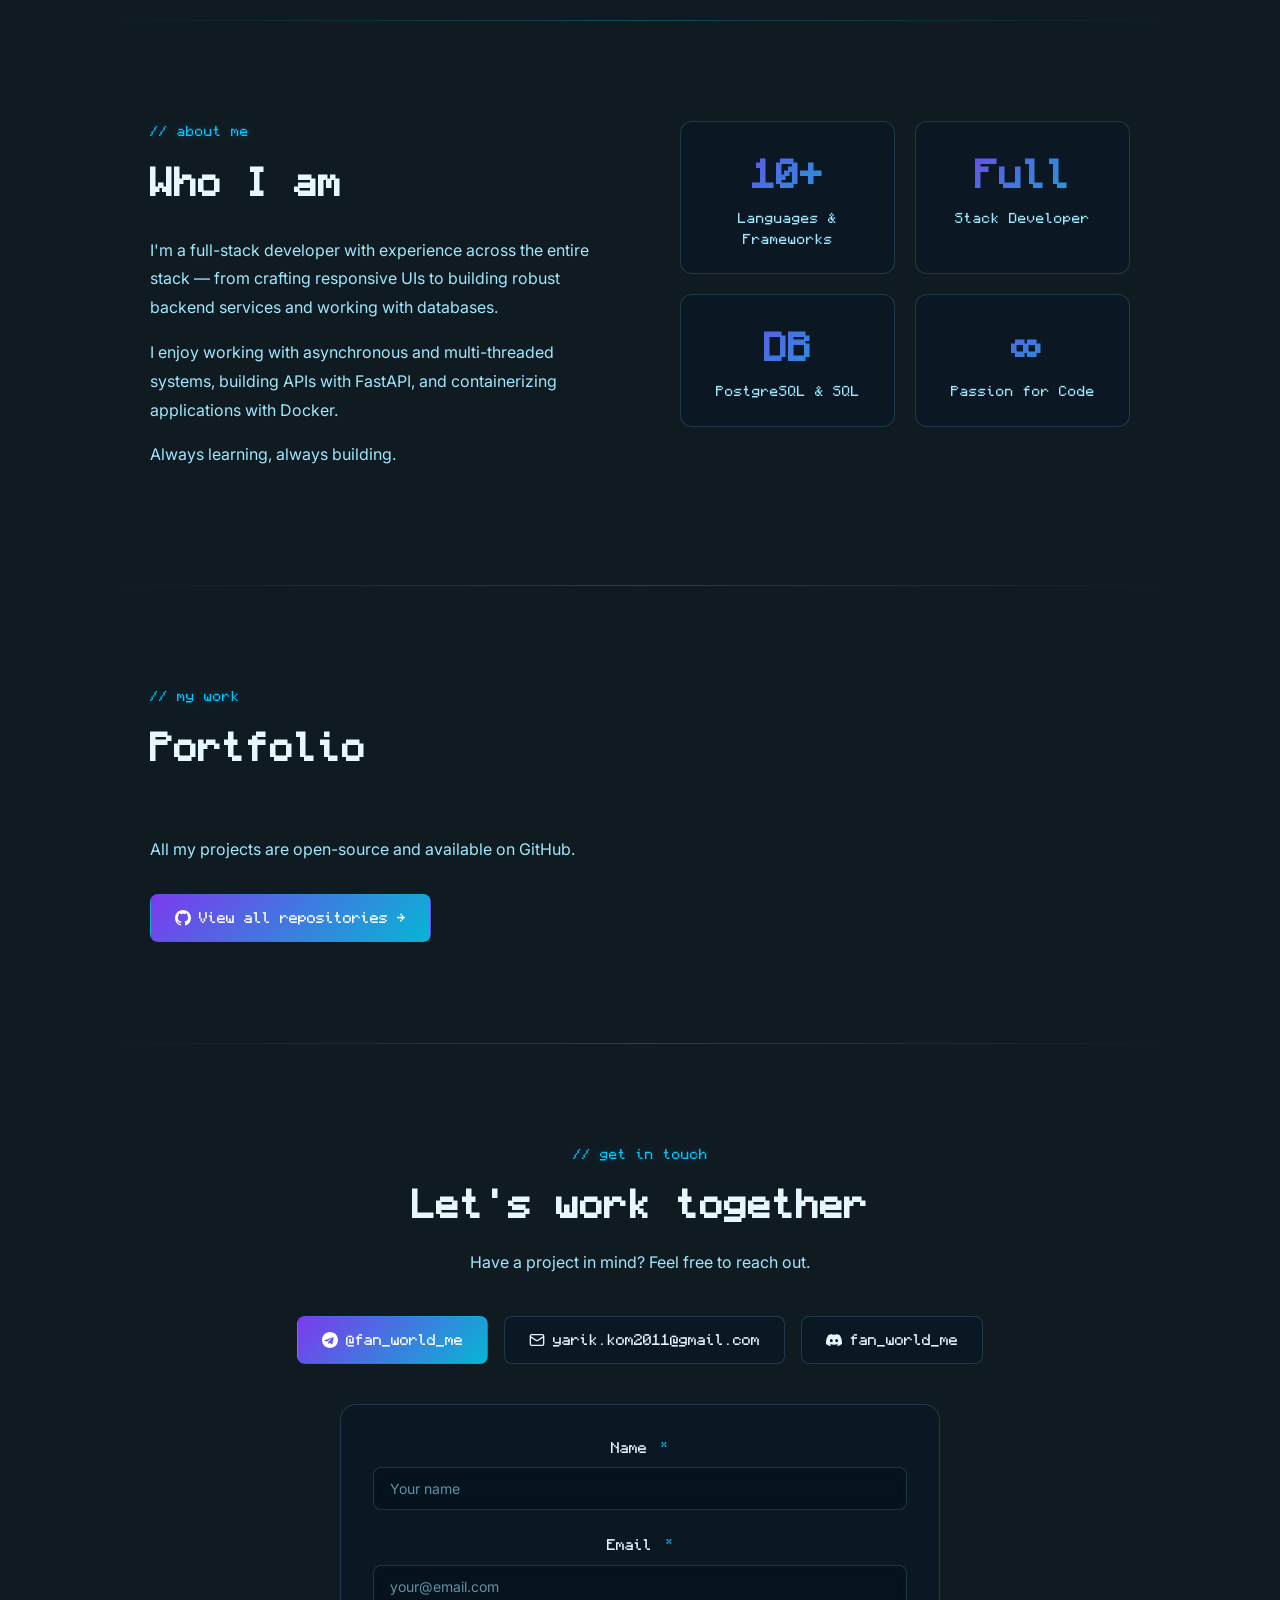
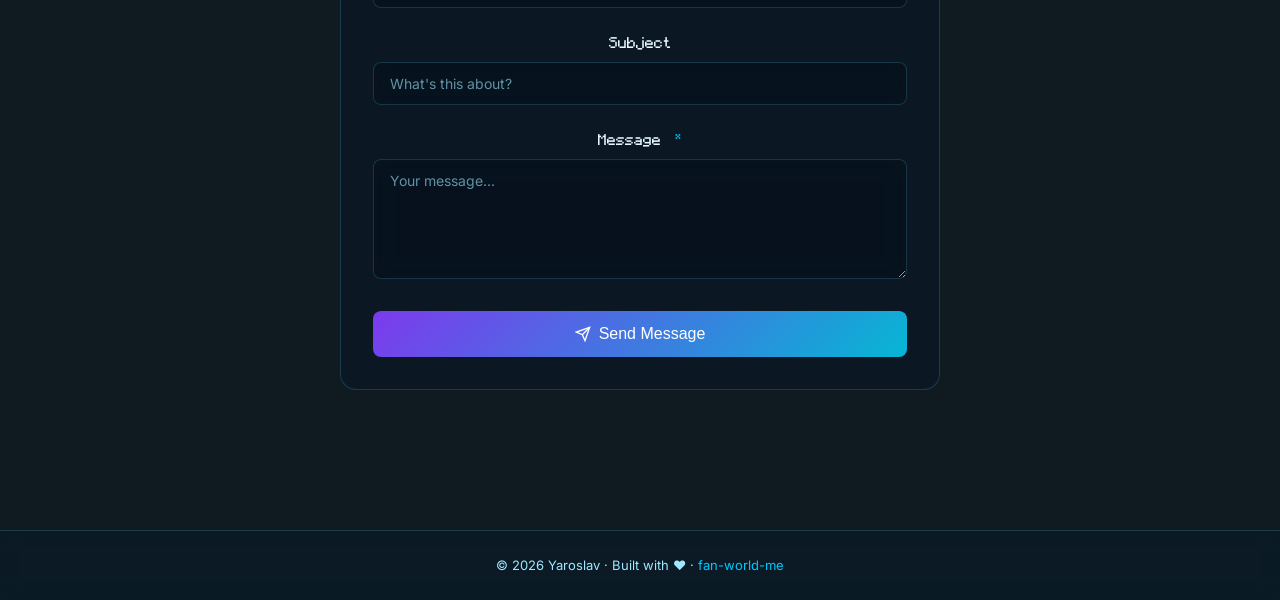
==== commit 4100282f: "Remove the ability for users to install the application Remove the manifest link from index.html to " ====
--- a/index.html
+++ b/index.html
@@ -22,7 +22,6 @@
   <meta property="twitter:image" content="https://fan-world-me.github.io/og-image.svg">
 
   <title>Yaroslav — Full-Stack Developer</title>
-  <link rel="manifest" href="manifest.json">
   <link rel="icon" type="image/svg+xml" href="icon.svg">
   <meta name="theme-color" content="#00c8ff">
   <script type="application/ld+json">
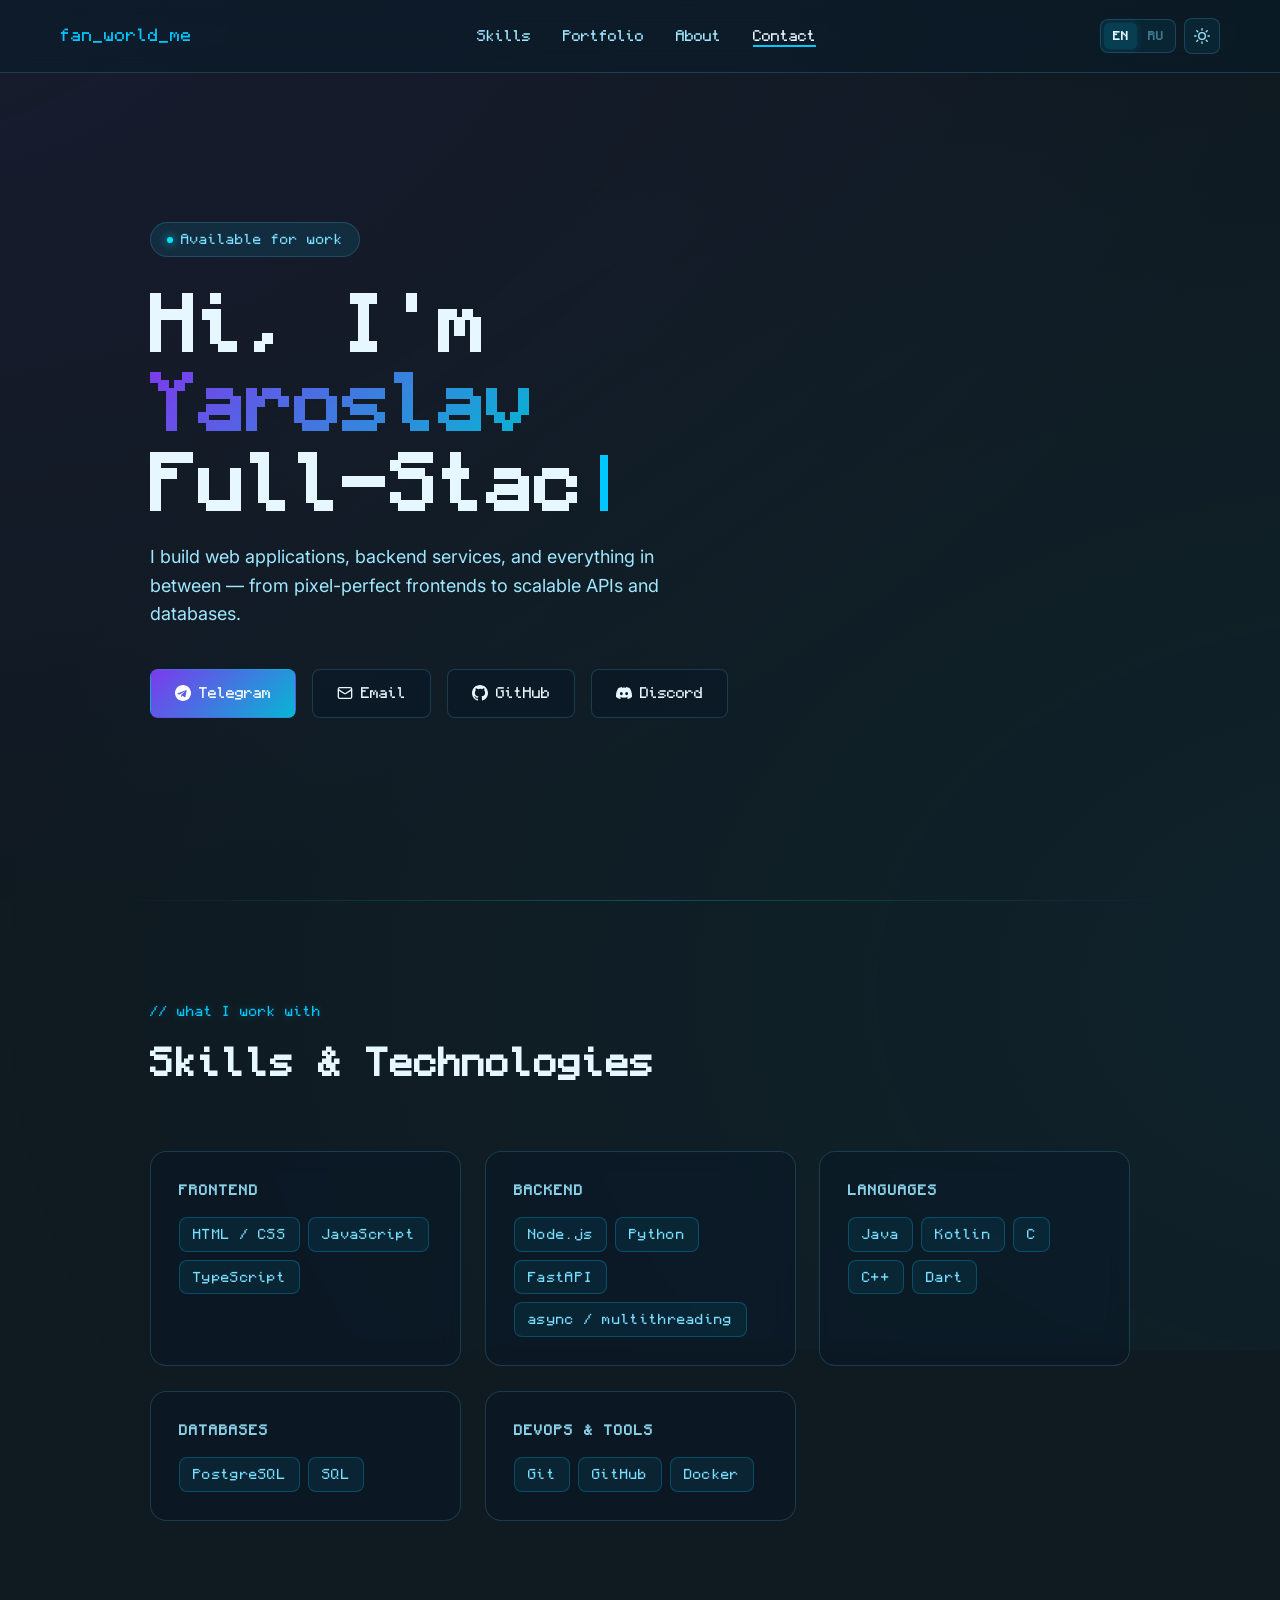
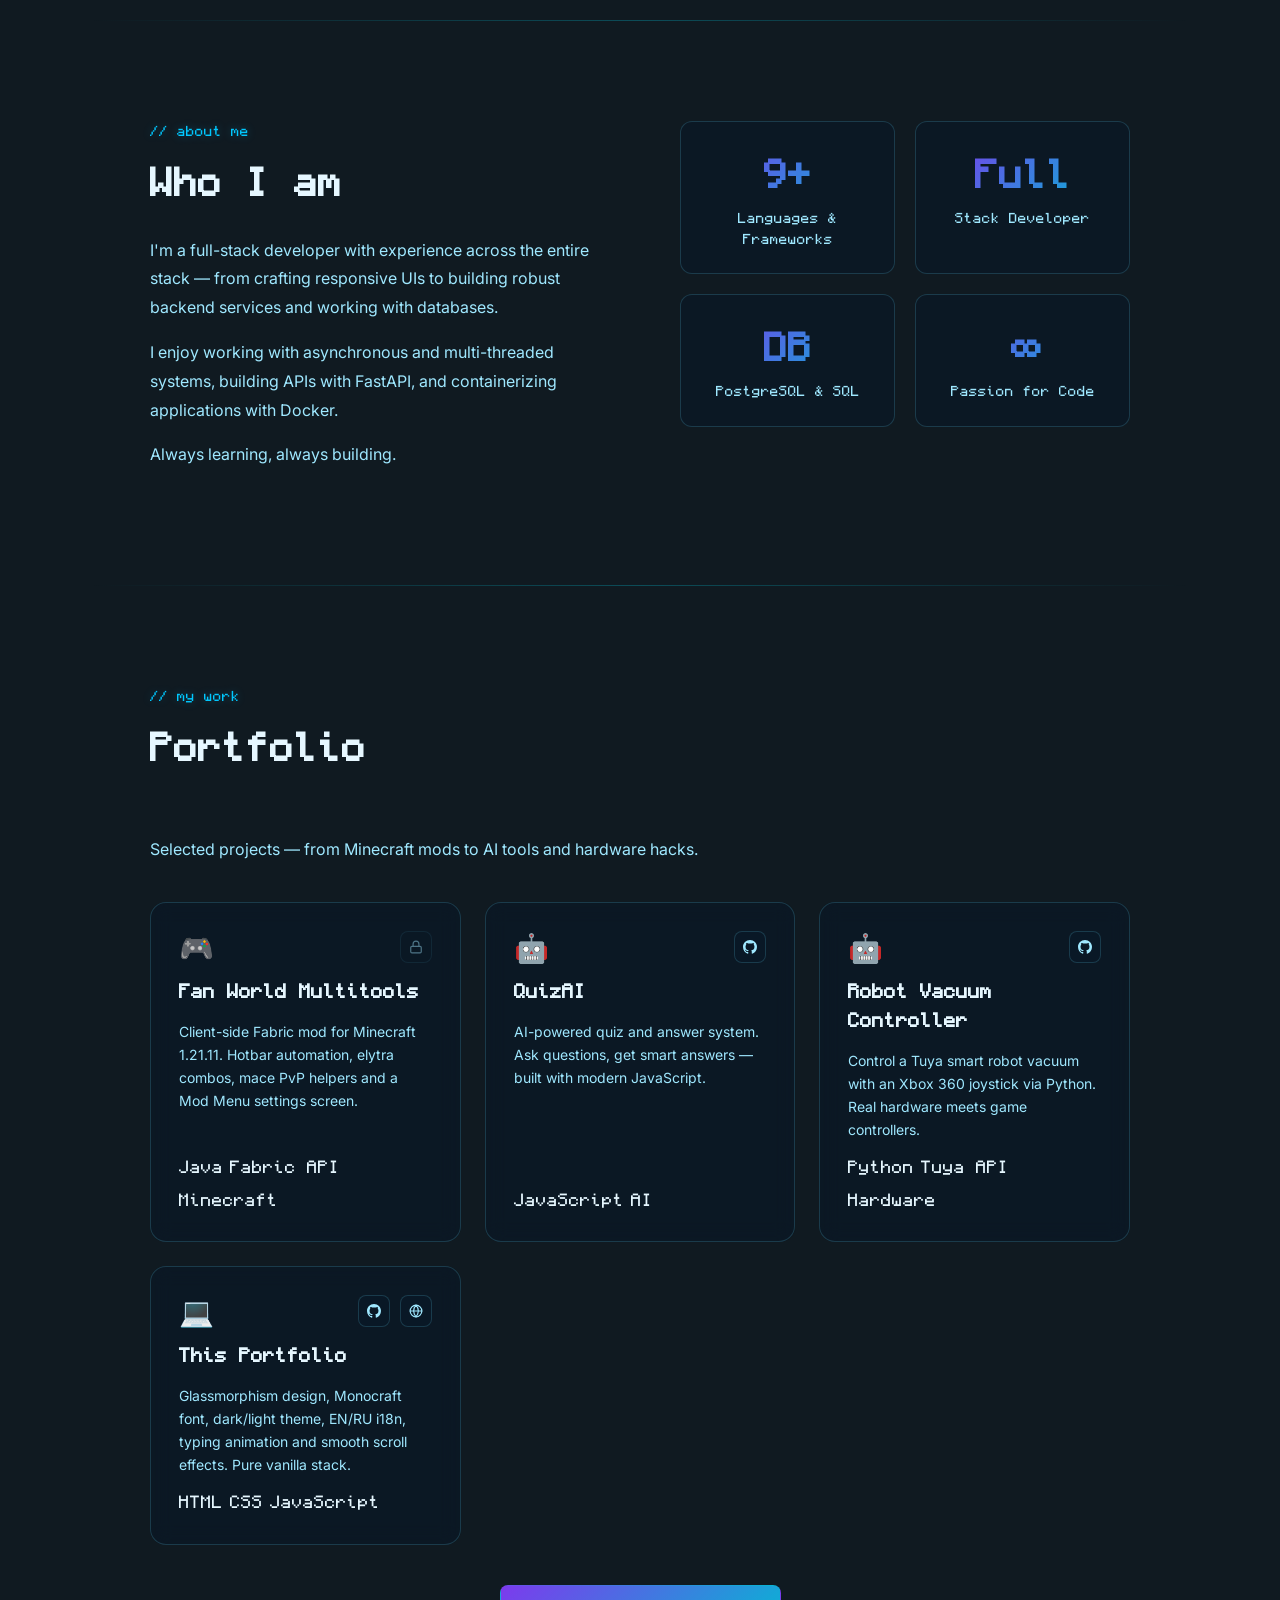
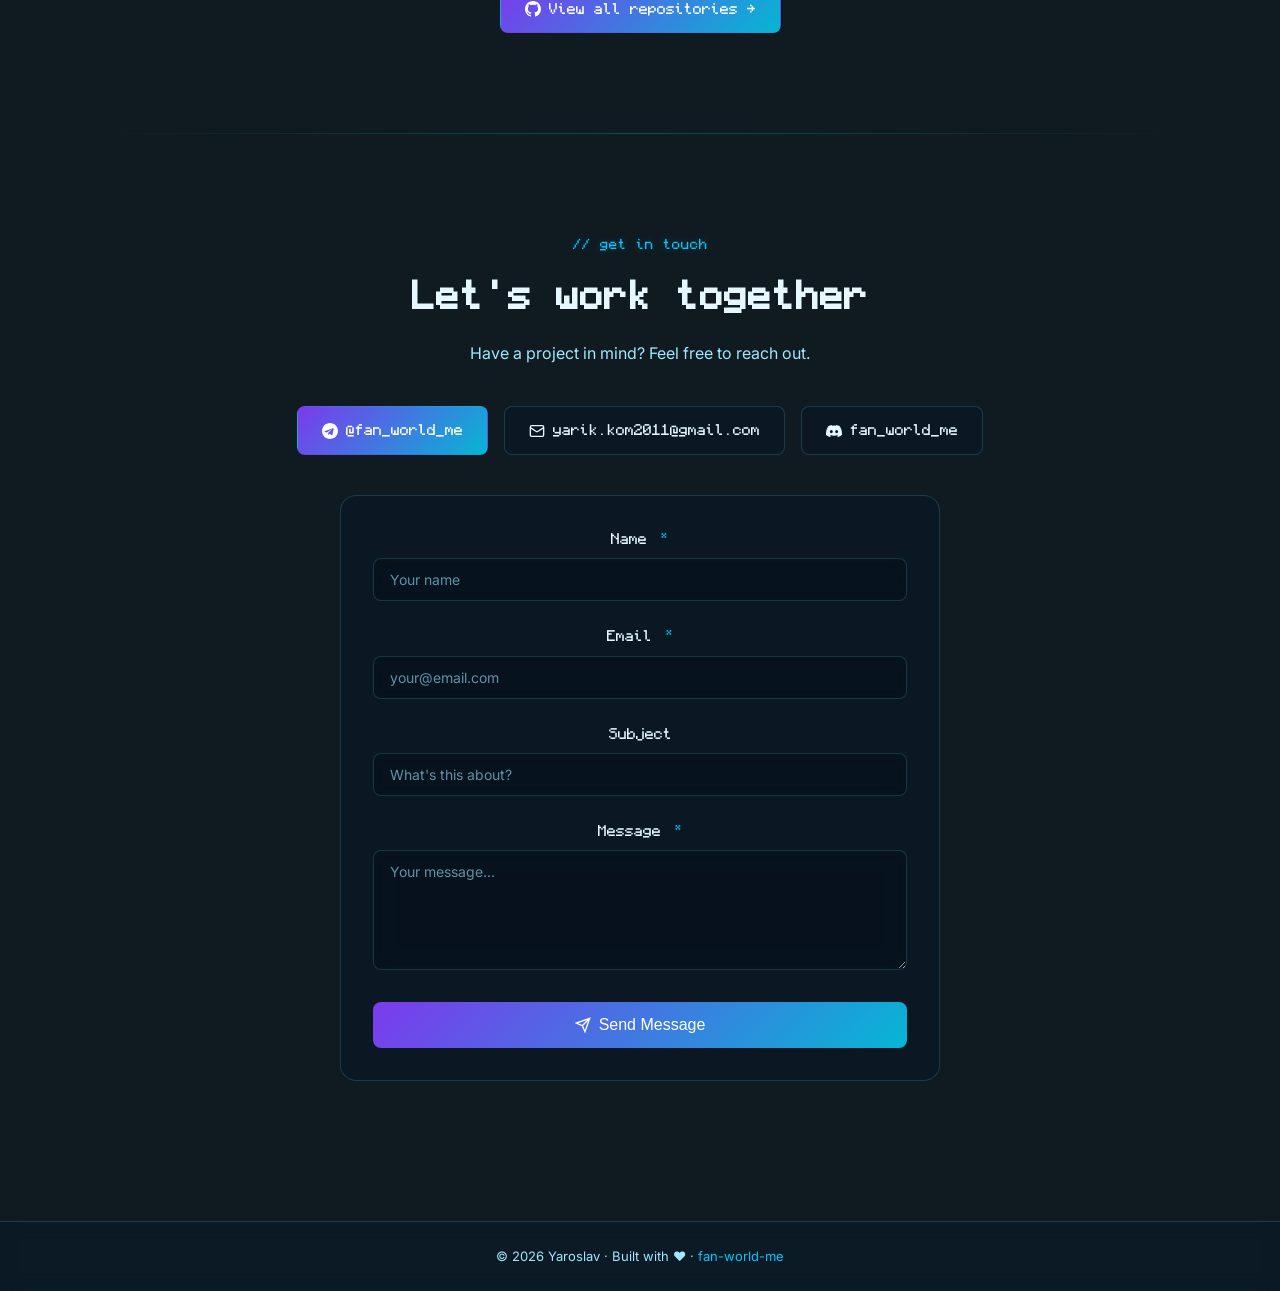
==== commit 71a82b6d: "Add projects and improve website accessibility and performance Add new project cards to the portfoli" ====
--- a/index.html
+++ b/index.html
@@ -585,6 +585,51 @@
     html[data-theme="dark"] .moon-icon { opacity: 0; transform: rotate(90deg) scale(0.4); }
     html[data-theme="light"] .sun-icon  { opacity: 0; transform: rotate(-90deg) scale(0.4); }
     html[data-theme="light"] .moon-icon { opacity: 1; transform: rotate(0deg) scale(1); }
+
+    /* GITHUB ACTIVITY CHART */
+    .github-activity-wrap {
+      margin-top: 36px;
+      text-align: center;
+    }
+    .github-activity-chart {
+      width: 100%;
+      max-width: 720px;
+      border-radius: 12px;
+      opacity: 0.8;
+      filter: hue-rotate(180deg) saturate(1.4);
+    }
+    html[data-theme="light"] .github-activity-chart {
+      filter: none;
+      opacity: 0.9;
+    }
+    @media (max-width: 768px) {
+      .github-activity-chart { border-radius: 8px; }
+    }
+
+    /* PRIVATE BADGE (lock icon for private repos) */
+    .private-badge {
+      cursor: default;
+      opacity: 0.45;
+    }
+    .private-badge:hover {
+      border-color: var(--glass-border);
+      color: var(--text-secondary);
+      box-shadow: none;
+      background: rgba(8, 24, 40, 0.5);
+    }
+
+    /* PREFERS REDUCED MOTION */
+    @media (prefers-reduced-motion: reduce) {
+      *, *::before, *::after {
+        animation-duration: 0.01ms !important;
+        animation-iteration-count: 1 !important;
+        transition-duration: 0.01ms !important;
+        scroll-behavior: auto !important;
+      }
+      .scroll-reveal { opacity: 1 !important; transform: none !important; }
+      #scroll-progress { transition: none !important; }
+      #cursor-glow { display: none !important; }
+    }
 
     /* Lang fade animation */
     @keyframes langFadeIn {
@@ -1028,6 +1073,17 @@
       <div class="stat-label" data-i18n="about.stat4">Passion for Code</div>
     </div>
   </div>
+
+  <!-- GitHub Activity Chart -->
+  <div class="scroll-reveal fade-up github-activity-wrap">
+    <img
+      src="https://ghchart.ssh.surf/fan-world-me"
+      alt="GitHub contribution chart"
+      class="github-activity-chart"
+      loading="lazy"
+      onerror="this.parentElement.style.display='none'"
+    >
+  </div>
 </section>
 
 <div class="divider"></div>
@@ -1037,12 +1093,97 @@
   <div class="scroll-reveal fade-up">
     <div class="section-label" data-i18n="portfolio.label">// my work</div>
     <h2 class="section-title" data-i18n="portfolio.title">Portfolio</h2>
-    <p style="color:var(--text-secondary);font-size:16px;margin-bottom:32px" data-i18n="portfolio.desc">All my projects are open-source and available on GitHub.</p>
-  </div>
-  <a href="https://github.com/fan-world-me?tab=repositories" target="_blank" class="contact-btn primary glow-on-hover scroll-reveal scale-in" style="display:inline-flex">
-    <svg width="16" height="16" viewBox="0 0 24 24" fill="currentColor"><path d="M12 0C5.374 0 0 5.373 0 12c0 5.302 3.438 9.8 8.207 11.387.599.111.793-.261.793-.577v-2.234c-3.338.726-4.033-1.416-4.033-1.416-.546-1.387-1.333-1.756-1.333-1.756-1.089-.745.083-.729.083-.729 1.205.084 1.839 1.237 1.839 1.237 1.07 1.834 2.807 1.304 3.492.997.107-.775.418-1.305.762-1.604-2.665-.305-5.467-1.334-5.467-5.931 0-1.311.469-2.381 1.236-3.221-.124-.303-.535-1.524.117-3.176 0 0 1.008-.322 3.301 1.23A11.509 11.509 0 0 1 12 5.803c1.02.005 2.047.138 3.006.404 2.291-1.552 3.297-1.23 3.297-1.23.653 1.653.242 2.874.118 3.176.77.84 1.235 1.911 1.235 3.221 0 4.609-2.807 5.624-5.479 5.921.43.372.823 1.102.823 2.222v3.293c0 .319.192.694.801.576C20.566 21.797 24 17.3 24 12c0-6.627-5.373-12-12-12z"/></svg>
-    <span data-i18n="portfolio.btn">View all repositories →</span>
-  </a>
+    <p style="color:var(--text-secondary);font-size:16px;margin-bottom:40px" data-i18n="portfolio.desc">Selected projects — from Minecraft mods to AI tools and hardware hacks.</p>
+  </div>
+
+  <div class="projects-grid">
+
+    <!-- Fan World Multitools -->
+    <div class="project-card glass-card scroll-reveal fade-up">
+      <div class="project-header">
+        <div class="project-icon">🎮</div>
+        <div class="project-links">
+          <span class="project-link private-badge" data-i18n-title="proj.private" title="Private repository">
+            <svg width="14" height="14" viewBox="0 0 24 24" fill="none" stroke="currentColor" stroke-width="2" stroke-linecap="round" stroke-linejoin="round"><rect x="3" y="11" width="18" height="11" rx="2"/><path d="M7 11V7a5 5 0 0 1 10 0v4"/></svg>
+          </span>
+        </div>
+      </div>
+      <div class="project-title">Fan World Multitools</div>
+      <p class="project-desc" data-i18n="proj.multitools.desc">Client-side Fabric mod for Minecraft 1.21.11. Hotbar automation, elytra combos, mace PvP helpers and a Mod Menu settings screen.</p>
+      <div class="project-tags">
+        <span class="skill-tag">Java</span>
+        <span class="skill-tag">Fabric API</span>
+        <span class="skill-tag">Minecraft</span>
+      </div>
+    </div>
+
+    <!-- QuizAI -->
+    <div class="project-card glass-card scroll-reveal fade-up">
+      <div class="project-header">
+        <div class="project-icon">🤖</div>
+        <div class="project-links">
+          <a href="https://github.com/fan-world-me/quizai" target="_blank" rel="noopener" class="project-link" title="GitHub">
+            <svg width="14" height="14" viewBox="0 0 24 24" fill="currentColor"><path d="M12 0C5.374 0 0 5.373 0 12c0 5.302 3.438 9.8 8.207 11.387.599.111.793-.261.793-.577v-2.234c-3.338.726-4.033-1.416-4.033-1.416-.546-1.387-1.333-1.756-1.333-1.756-1.089-.745.083-.729.083-.729 1.205.084 1.839 1.237 1.839 1.237 1.07 1.834 2.807 1.304 3.492.997.107-.775.418-1.305.762-1.604-2.665-.305-5.467-1.334-5.467-5.931 0-1.311.469-2.381 1.236-3.221-.124-.303-.535-1.524.117-3.176 0 0 1.008-.322 3.301 1.23A11.509 11.509 0 0 1 12 5.803c1.02.005 2.047.138 3.006.404 2.291-1.552 3.297-1.23 3.297-1.23.653 1.653.242 2.874.118 3.176.77.84 1.235 1.911 1.235 3.221 0 4.609-2.807 5.624-5.479 5.921.43.372.823 1.102.823 2.222v3.293c0 .319.192.694.801.576C20.566 21.797 24 17.3 24 12c0-6.627-5.373-12-12-12z"/></svg>
+          </a>
+        </div>
+      </div>
+      <div class="project-title">QuizAI</div>
+      <p class="project-desc" data-i18n="proj.quizai.desc">AI-powered quiz and answer system. Ask questions, get smart answers — built with modern JavaScript.</p>
+      <div class="project-tags">
+        <span class="skill-tag">JavaScript</span>
+        <span class="skill-tag">AI</span>
+      </div>
+    </div>
+
+    <!-- Robot Vacuum Controller -->
+    <div class="project-card glass-card scroll-reveal fade-up">
+      <div class="project-header">
+        <div class="project-icon">🤖</div>
+        <div class="project-links">
+          <a href="https://github.com/fan-world-me/robot-vacuum-controller" target="_blank" rel="noopener" class="project-link" title="GitHub">
+            <svg width="14" height="14" viewBox="0 0 24 24" fill="currentColor"><path d="M12 0C5.374 0 0 5.373 0 12c0 5.302 3.438 9.8 8.207 11.387.599.111.793-.261.793-.577v-2.234c-3.338.726-4.033-1.416-4.033-1.416-.546-1.387-1.333-1.756-1.333-1.756-1.089-.745.083-.729.083-.729 1.205.084 1.839 1.237 1.839 1.237 1.07 1.834 2.807 1.304 3.492.997.107-.775.418-1.305.762-1.604-2.665-.305-5.467-1.334-5.467-5.931 0-1.311.469-2.381 1.236-3.221-.124-.303-.535-1.524.117-3.176 0 0 1.008-.322 3.301 1.23A11.509 11.509 0 0 1 12 5.803c1.02.005 2.047.138 3.006.404 2.291-1.552 3.297-1.23 3.297-1.23.653 1.653.242 2.874.118 3.176.77.84 1.235 1.911 1.235 3.221 0 4.609-2.807 5.624-5.479 5.921.43.372.823 1.102.823 2.222v3.293c0 .319.192.694.801.576C20.566 21.797 24 17.3 24 12c0-6.627-5.373-12-12-12z"/></svg>
+          </a>
+        </div>
+      </div>
+      <div class="project-title">Robot Vacuum Controller</div>
+      <p class="project-desc" data-i18n="proj.vacuum.desc">Control a Tuya smart robot vacuum with an Xbox 360 joystick via Python. Real hardware meets game controllers.</p>
+      <div class="project-tags">
+        <span class="skill-tag">Python</span>
+        <span class="skill-tag">Tuya API</span>
+        <span class="skill-tag">Hardware</span>
+      </div>
+    </div>
+
+    <!-- This Portfolio -->
+    <div class="project-card glass-card scroll-reveal fade-up">
+      <div class="project-header">
+        <div class="project-icon">💻</div>
+        <div class="project-links">
+          <a href="https://github.com/fan-world-me/fan-world-me.github.io" target="_blank" rel="noopener" class="project-link" title="GitHub">
+            <svg width="14" height="14" viewBox="0 0 24 24" fill="currentColor"><path d="M12 0C5.374 0 0 5.373 0 12c0 5.302 3.438 9.8 8.207 11.387.599.111.793-.261.793-.577v-2.234c-3.338.726-4.033-1.416-4.033-1.416-.546-1.387-1.333-1.756-1.333-1.756-1.089-.745.083-.729.083-.729 1.205.084 1.839 1.237 1.839 1.237 1.07 1.834 2.807 1.304 3.492.997.107-.775.418-1.305.762-1.604-2.665-.305-5.467-1.334-5.467-5.931 0-1.311.469-2.381 1.236-3.221-.124-.303-.535-1.524.117-3.176 0 0 1.008-.322 3.301 1.23A11.509 11.509 0 0 1 12 5.803c1.02.005 2.047.138 3.006.404 2.291-1.552 3.297-1.23 3.297-1.23.653 1.653.242 2.874.118 3.176.77.84 1.235 1.911 1.235 3.221 0 4.609-2.807 5.624-5.479 5.921.43.372.823 1.102.823 2.222v3.293c0 .319.192.694.801.576C20.566 21.797 24 17.3 24 12c0-6.627-5.373-12-12-12z"/></svg>
+          </a>
+          <a href="https://fan-world-me.github.io" target="_blank" rel="noopener" class="project-link" title="Live site">
+            <svg width="14" height="14" viewBox="0 0 24 24" fill="none" stroke="currentColor" stroke-width="2" stroke-linecap="round" stroke-linejoin="round"><circle cx="12" cy="12" r="10"/><line x1="2" y1="12" x2="22" y2="12"/><path d="M12 2a15.3 15.3 0 0 1 4 10 15.3 15.3 0 0 1-4 10 15.3 15.3 0 0 1-4-10 15.3 15.3 0 0 1 4-10z"/></svg>
+          </a>
+        </div>
+      </div>
+      <div class="project-title" data-i18n="proj.portfolio.title">This Portfolio</div>
+      <p class="project-desc" data-i18n="proj.portfolio.desc">Glassmorphism design, Monocraft font, dark/light theme, EN/RU i18n, typing animation and smooth scroll effects. Pure vanilla stack.</p>
+      <div class="project-tags">
+        <span class="skill-tag">HTML</span>
+        <span class="skill-tag">CSS</span>
+        <span class="skill-tag">JavaScript</span>
+      </div>
+    </div>
+
+  </div>
+
+  <div class="scroll-reveal fade-up" style="margin-top:40px;text-align:center;">
+    <a href="https://github.com/fan-world-me?tab=repositories" target="_blank" rel="noopener" class="contact-btn primary glow-on-hover" style="display:inline-flex">
+      <svg width="16" height="16" viewBox="0 0 24 24" fill="currentColor"><path d="M12 0C5.374 0 0 5.373 0 12c0 5.302 3.438 9.8 8.207 11.387.599.111.793-.261.793-.577v-2.234c-3.338.726-4.033-1.416-4.033-1.416-.546-1.387-1.333-1.756-1.333-1.756-1.089-.745.083-.729.083-.729 1.205.084 1.839 1.237 1.839 1.237 1.07 1.834 2.807 1.304 3.492.997.107-.775.418-1.305.762-1.604-2.665-.305-5.467-1.334-5.467-5.931 0-1.311.469-2.381 1.236-3.221-.124-.303-.535-1.524.117-3.176 0 0 1.008-.322 3.301 1.23A11.509 11.509 0 0 1 12 5.803c1.02.005 2.047.138 3.006.404 2.291-1.552 3.297-1.23 3.297-1.23.653 1.653.242 2.874.118 3.176.77.84 1.235 1.911 1.235 3.221 0 4.609-2.807 5.624-5.479 5.921.43.372.823 1.102.823 2.222v3.293c0 .319.192.694.801.576C20.566 21.797 24 17.3 24 12c0-6.627-5.373-12-12-12z"/></svg>
+      <span data-i18n="portfolio.btn">View all repositories →</span>
+    </a>
+  </div>
 </section>
 <div class="divider"></div>
 
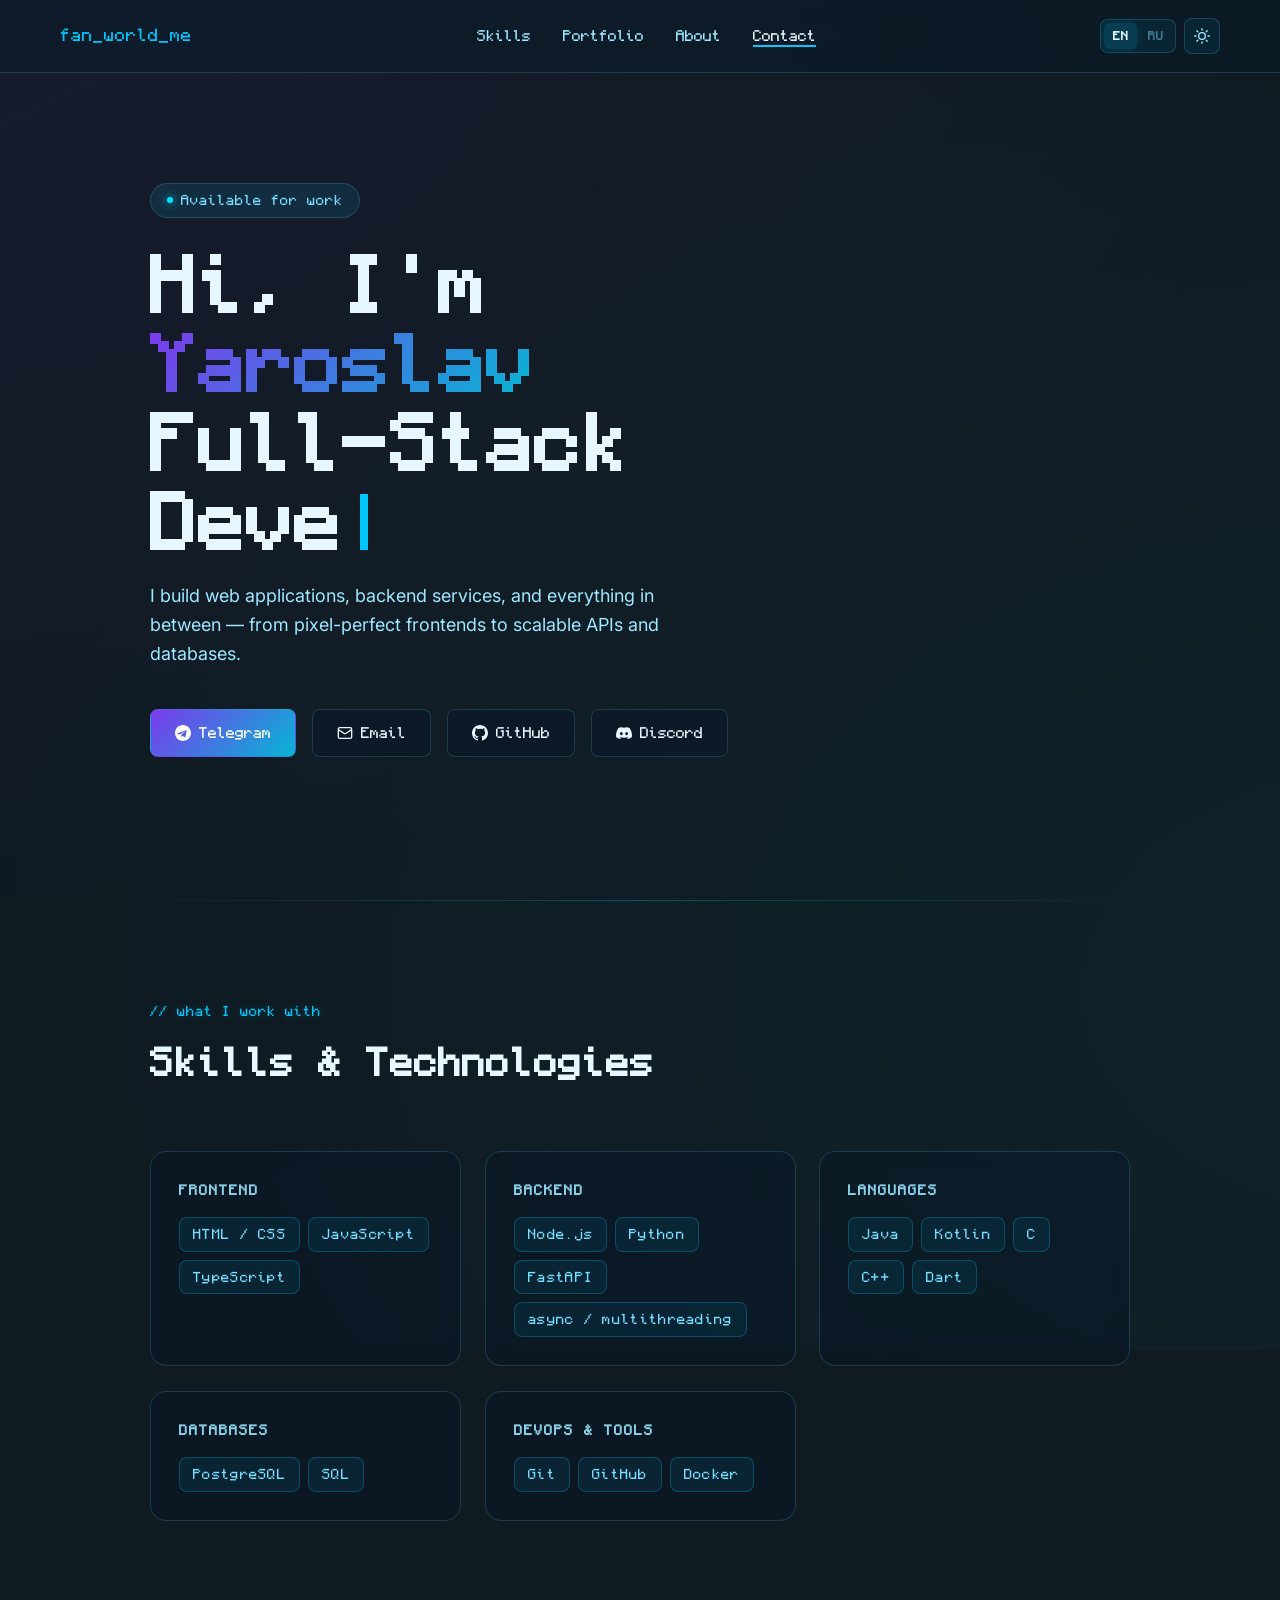
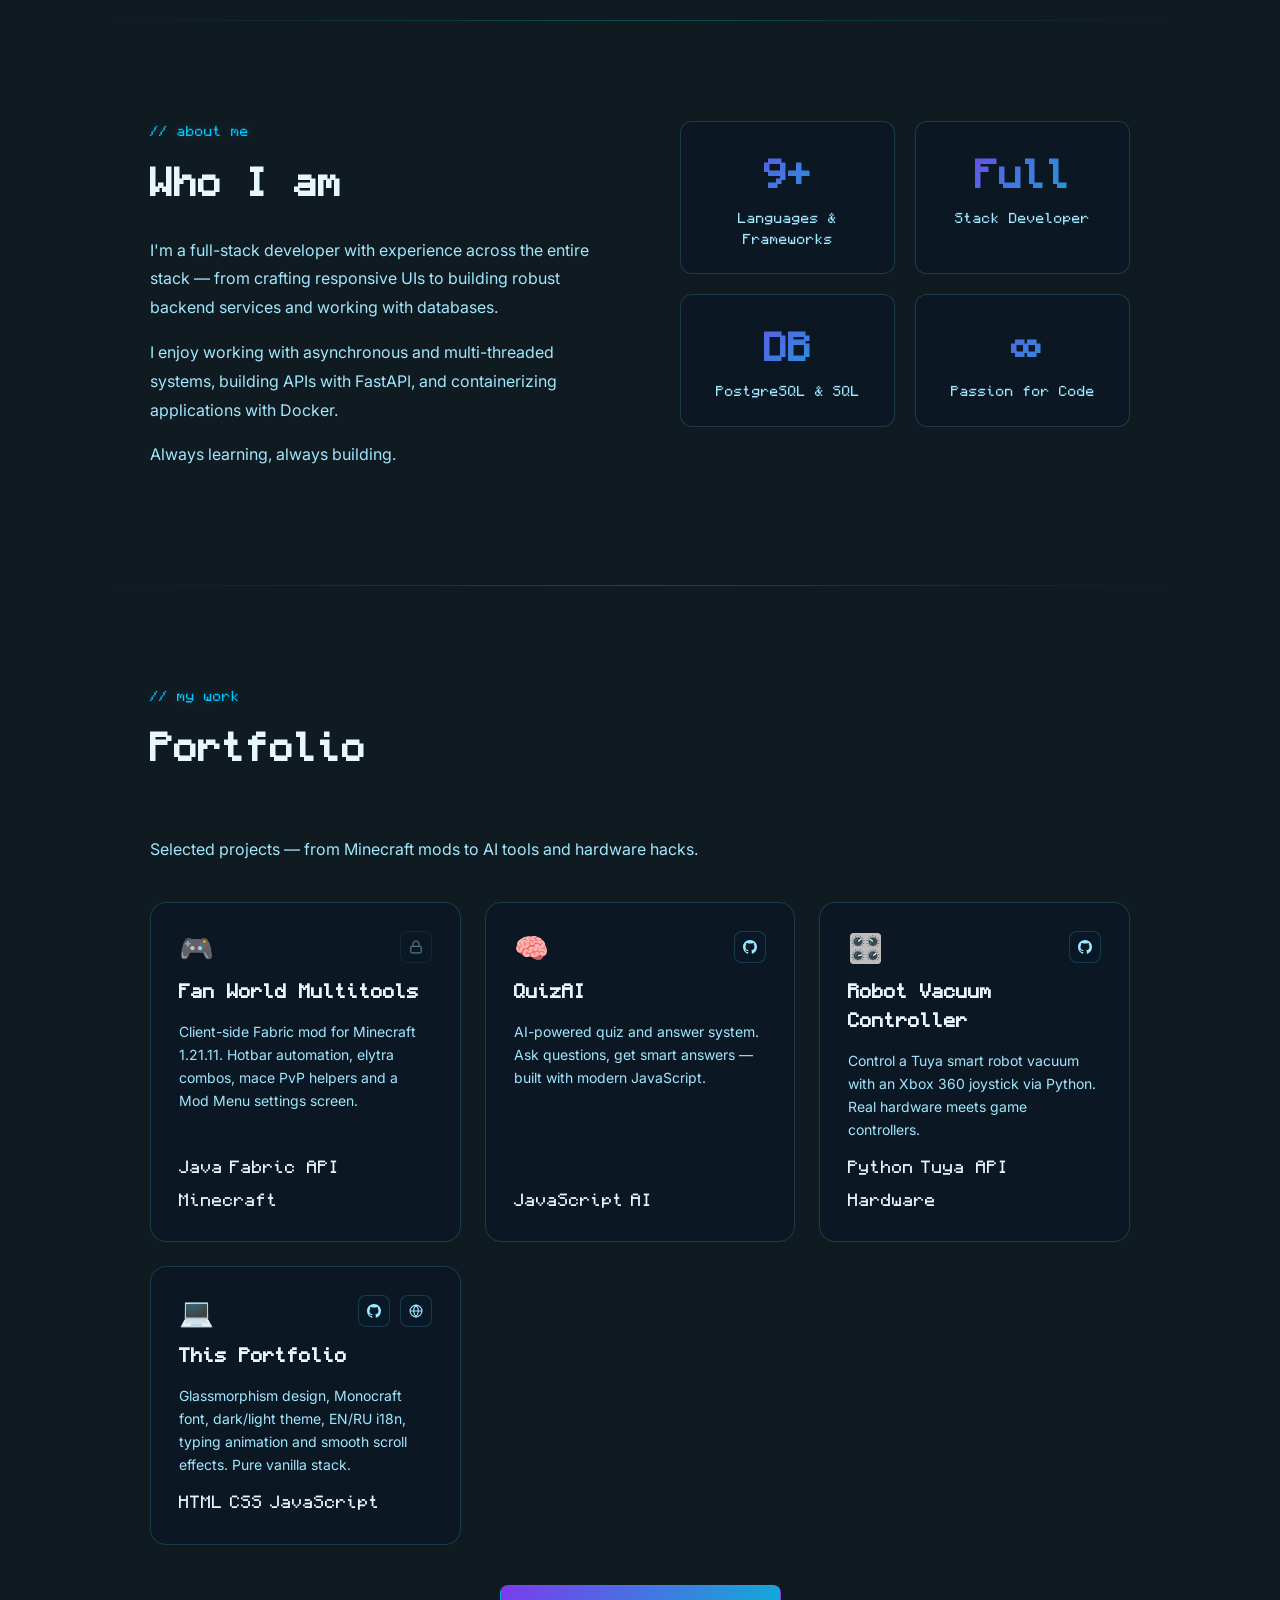
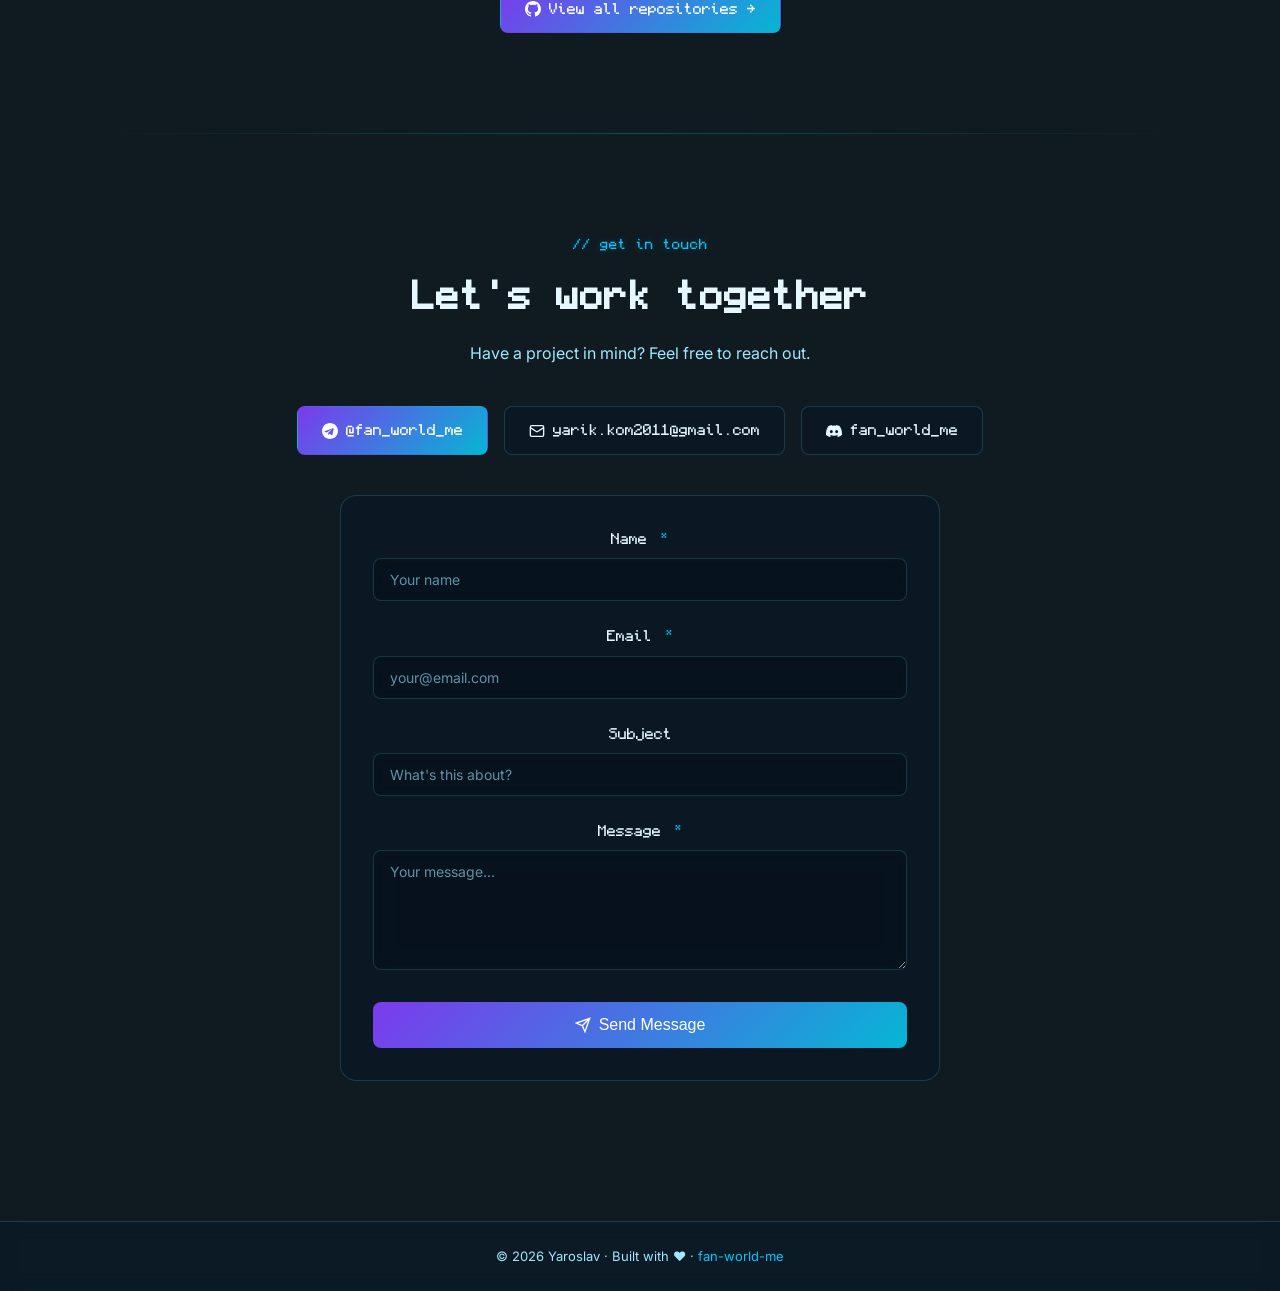
==== commit 9507f9bf: "Update portfolio, fix language detection, and improve mobile experience Addresses issues with IP-bas" ====
--- a/index.html
+++ b/index.html
@@ -616,6 +616,19 @@
       color: var(--text-secondary);
       box-shadow: none;
       background: rgba(8, 24, 40, 0.5);
+    }
+
+    /* NO TEXT SELECTION ON DOUBLE-TAP (mobile) */
+    .lang-switcher, .lang-option, .theme-btn,
+    .mobile-menu-toggle, .mobile-menu-toggle span,
+    .contact-btn, .hero-tag,
+    .project-link, .private-badge,
+    #back-to-top, .nav-controls,
+    .mobile-menu-controls, .skill-tag,
+    .section-label {
+      -webkit-user-select: none;
+      user-select: none;
+      -webkit-tap-highlight-color: transparent;
     }
 
     /* PREFERS REDUCED MOTION */
@@ -1120,7 +1133,7 @@
     <!-- QuizAI -->
     <div class="project-card glass-card scroll-reveal fade-up">
       <div class="project-header">
-        <div class="project-icon">🤖</div>
+        <div class="project-icon">🧠</div>
         <div class="project-links">
           <a href="https://github.com/fan-world-me/quizai" target="_blank" rel="noopener" class="project-link" title="GitHub">
             <svg width="14" height="14" viewBox="0 0 24 24" fill="currentColor"><path d="M12 0C5.374 0 0 5.373 0 12c0 5.302 3.438 9.8 8.207 11.387.599.111.793-.261.793-.577v-2.234c-3.338.726-4.033-1.416-4.033-1.416-.546-1.387-1.333-1.756-1.333-1.756-1.089-.745.083-.729.083-.729 1.205.084 1.839 1.237 1.839 1.237 1.07 1.834 2.807 1.304 3.492.997.107-.775.418-1.305.762-1.604-2.665-.305-5.467-1.334-5.467-5.931 0-1.311.469-2.381 1.236-3.221-.124-.303-.535-1.524.117-3.176 0 0 1.008-.322 3.301 1.23A11.509 11.509 0 0 1 12 5.803c1.02.005 2.047.138 3.006.404 2.291-1.552 3.297-1.23 3.297-1.23.653 1.653.242 2.874.118 3.176.77.84 1.235 1.911 1.235 3.221 0 4.609-2.807 5.624-5.479 5.921.43.372.823 1.102.823 2.222v3.293c0 .319.192.694.801.576C20.566 21.797 24 17.3 24 12c0-6.627-5.373-12-12-12z"/></svg>
@@ -1138,7 +1151,7 @@
     <!-- Robot Vacuum Controller -->
     <div class="project-card glass-card scroll-reveal fade-up">
       <div class="project-header">
-        <div class="project-icon">🤖</div>
+        <div class="project-icon">🎛️</div>
         <div class="project-links">
           <a href="https://github.com/fan-world-me/robot-vacuum-controller" target="_blank" rel="noopener" class="project-link" title="GitHub">
             <svg width="14" height="14" viewBox="0 0 24 24" fill="currentColor"><path d="M12 0C5.374 0 0 5.373 0 12c0 5.302 3.438 9.8 8.207 11.387.599.111.793-.261.793-.577v-2.234c-3.338.726-4.033-1.416-4.033-1.416-.546-1.387-1.333-1.756-1.333-1.756-1.089-.745.083-.729.083-.729 1.205.084 1.839 1.237 1.839 1.237 1.07 1.834 2.807 1.304 3.492.997.107-.775.418-1.305.762-1.604-2.665-.305-5.467-1.334-5.467-5.931 0-1.311.469-2.381 1.236-3.221-.124-.303-.535-1.524.117-3.176 0 0 1.008-.322 3.301 1.23A11.509 11.509 0 0 1 12 5.803c1.02.005 2.047.138 3.006.404 2.291-1.552 3.297-1.23 3.297-1.23.653 1.653.242 2.874.118 3.176.77.84 1.235 1.911 1.235 3.221 0 4.609-2.807 5.624-5.479 5.921.43.372.823 1.102.823 2.222v3.293c0 .319.192.694.801.576C20.566 21.797 24 17.3 24 12c0-6.627-5.373-12-12-12z"/></svg>
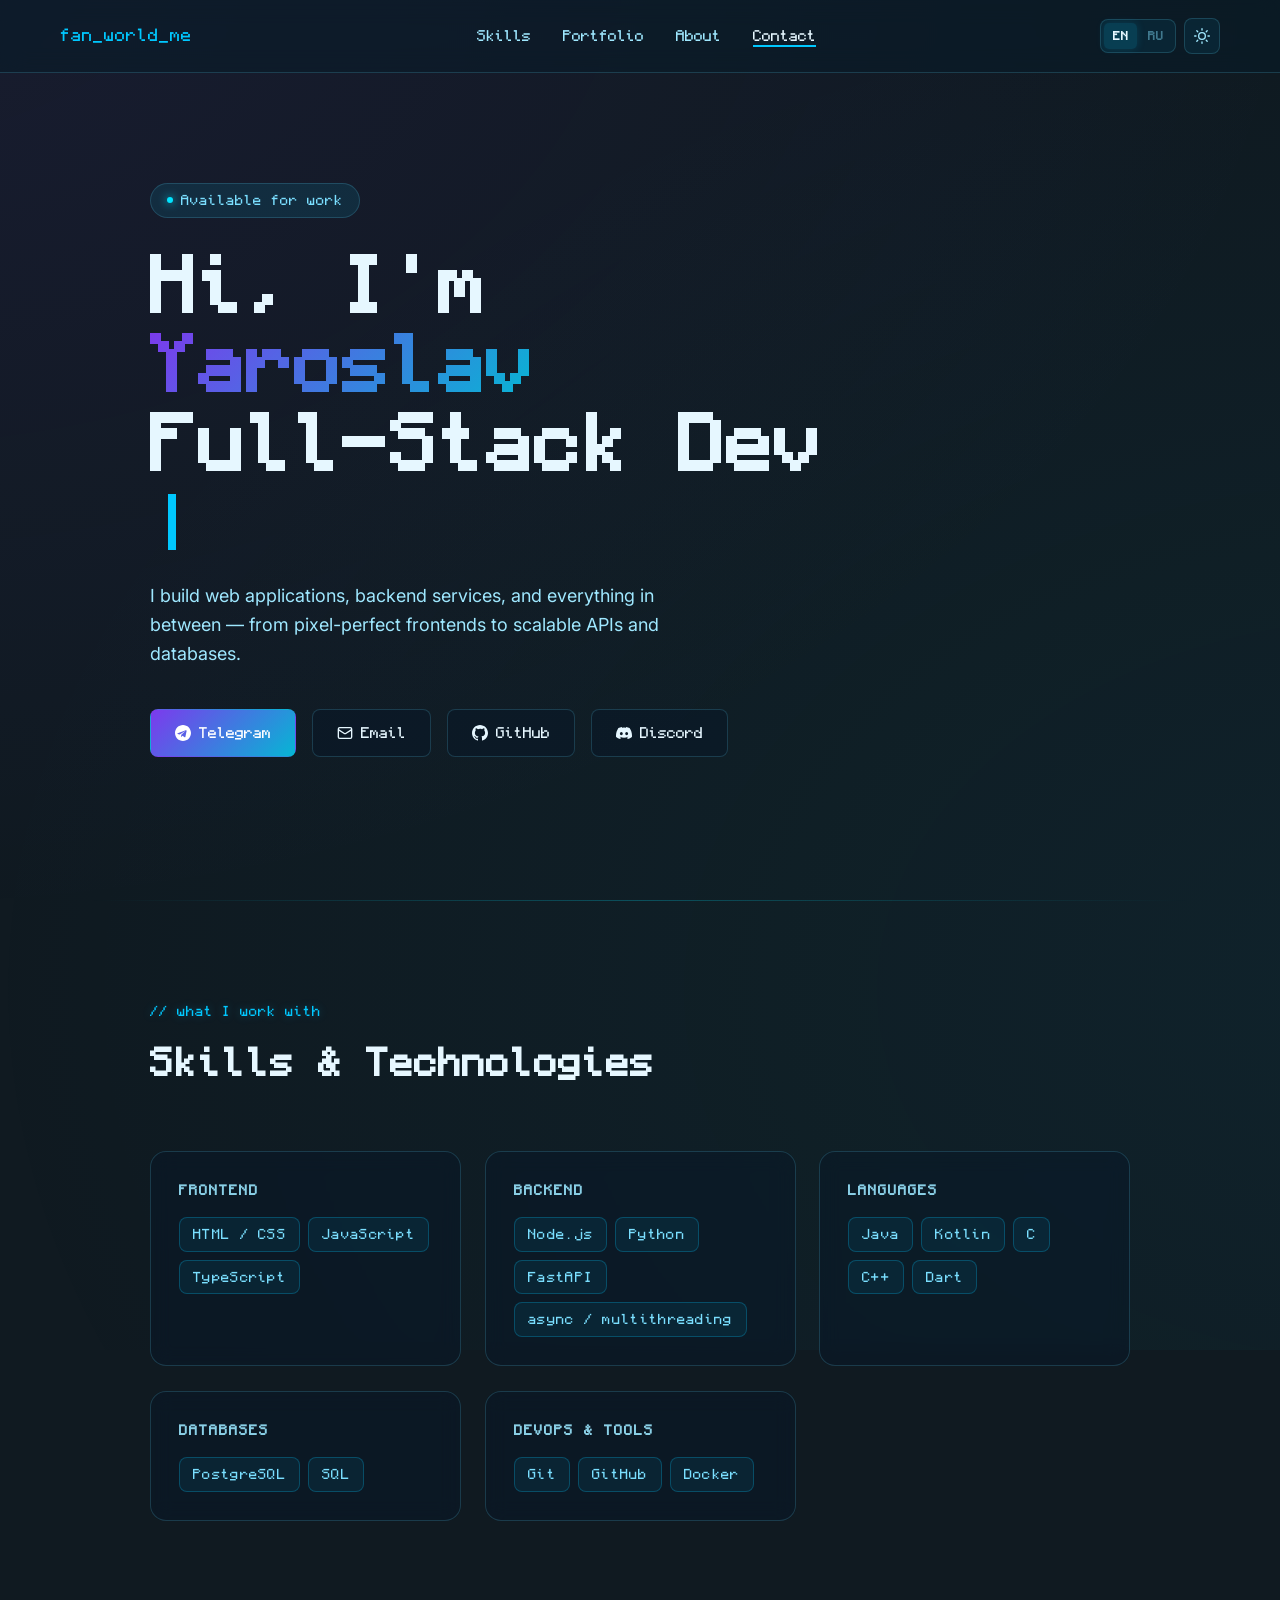
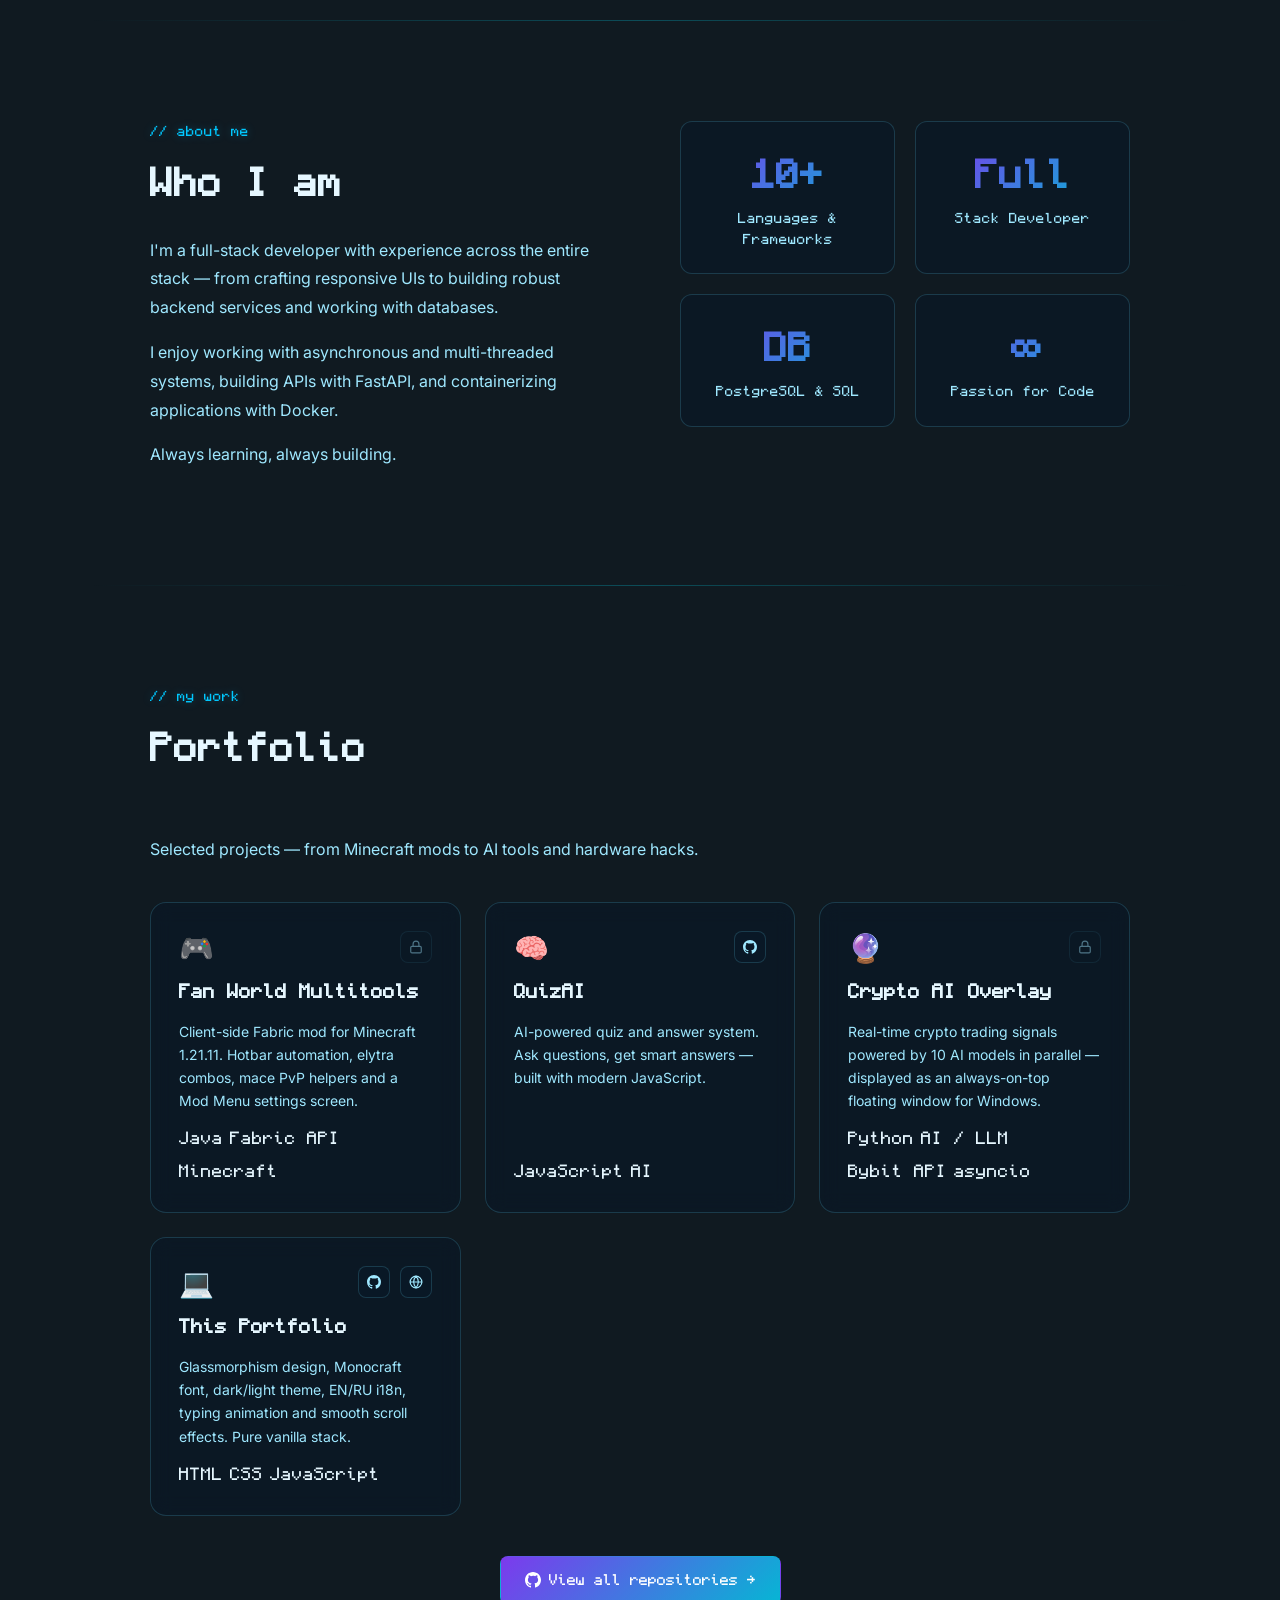
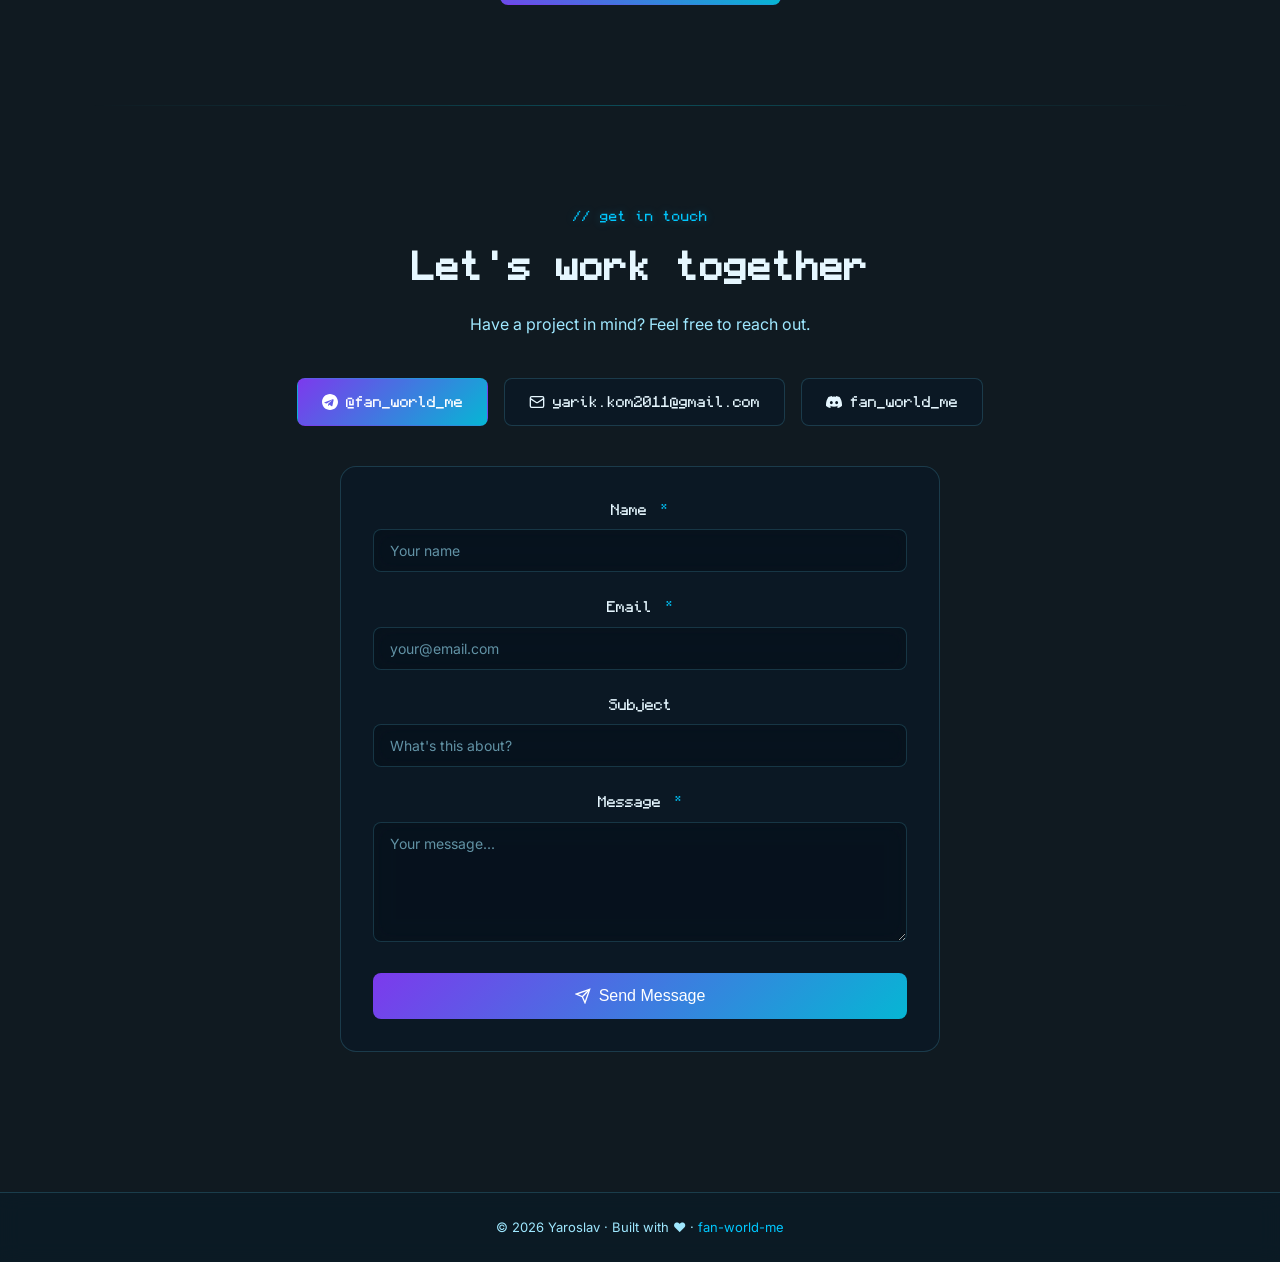
==== commit 33aad09b: "Replace robot vacuum with Crypto AI Overlay; add .gitignore" ====
--- a/index.html
+++ b/index.html
@@ -1148,22 +1148,23 @@
       </div>
     </div>
 
-    <!-- Robot Vacuum Controller -->
+    <!-- Crypto AI Overlay -->
     <div class="project-card glass-card scroll-reveal fade-up">
       <div class="project-header">
-        <div class="project-icon">🎛️</div>
+        <div class="project-icon">🔮</div>
         <div class="project-links">
-          <a href="https://github.com/fan-world-me/robot-vacuum-controller" target="_blank" rel="noopener" class="project-link" title="GitHub">
-            <svg width="14" height="14" viewBox="0 0 24 24" fill="currentColor"><path d="M12 0C5.374 0 0 5.373 0 12c0 5.302 3.438 9.8 8.207 11.387.599.111.793-.261.793-.577v-2.234c-3.338.726-4.033-1.416-4.033-1.416-.546-1.387-1.333-1.756-1.333-1.756-1.089-.745.083-.729.083-.729 1.205.084 1.839 1.237 1.839 1.237 1.07 1.834 2.807 1.304 3.492.997.107-.775.418-1.305.762-1.604-2.665-.305-5.467-1.334-5.467-5.931 0-1.311.469-2.381 1.236-3.221-.124-.303-.535-1.524.117-3.176 0 0 1.008-.322 3.301 1.23A11.509 11.509 0 0 1 12 5.803c1.02.005 2.047.138 3.006.404 2.291-1.552 3.297-1.23 3.297-1.23.653 1.653.242 2.874.118 3.176.77.84 1.235 1.911 1.235 3.221 0 4.609-2.807 5.624-5.479 5.921.43.372.823 1.102.823 2.222v3.293c0 .319.192.694.801.576C20.566 21.797 24 17.3 24 12c0-6.627-5.373-12-12-12z"/></svg>
-          </a>
+          <span class="project-link private-badge" data-i18n-title="proj.private" title="Private repository">
+            <svg width="14" height="14" viewBox="0 0 24 24" fill="none" stroke="currentColor" stroke-width="2" stroke-linecap="round" stroke-linejoin="round"><rect x="3" y="11" width="18" height="11" rx="2"/><path d="M7 11V7a5 5 0 0 1 10 0v4"/></svg>
+          </span>
         </div>
       </div>
-      <div class="project-title">Robot Vacuum Controller</div>
-      <p class="project-desc" data-i18n="proj.vacuum.desc">Control a Tuya smart robot vacuum with an Xbox 360 joystick via Python. Real hardware meets game controllers.</p>
+      <div class="project-title">Crypto AI Overlay</div>
+      <p class="project-desc" data-i18n="proj.cryptoai.desc">Real-time crypto trading signals powered by 10 AI models in parallel — displayed as an always-on-top floating window for Windows.</p>
       <div class="project-tags">
         <span class="skill-tag">Python</span>
-        <span class="skill-tag">Tuya API</span>
-        <span class="skill-tag">Hardware</span>
+        <span class="skill-tag">AI / LLM</span>
+        <span class="skill-tag">Bybit API</span>
+        <span class="skill-tag">asyncio</span>
       </div>
     </div>
 
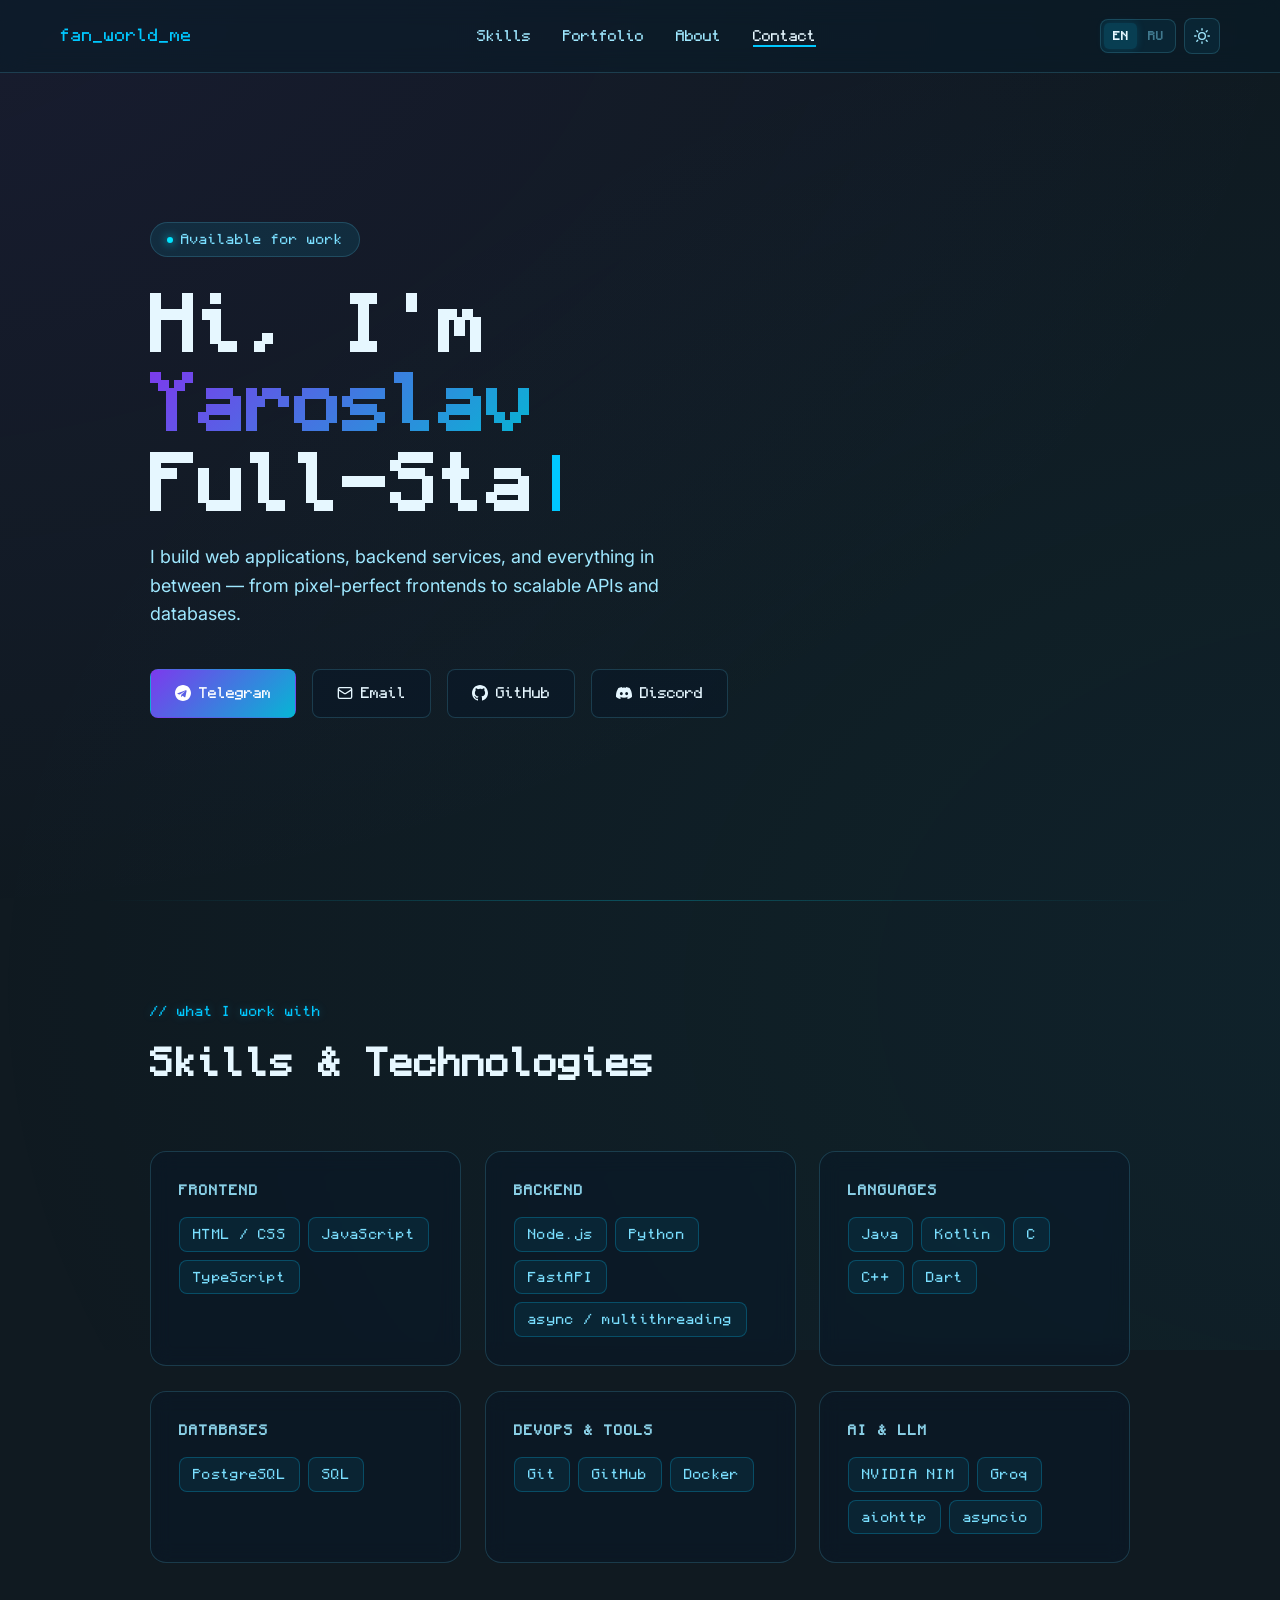
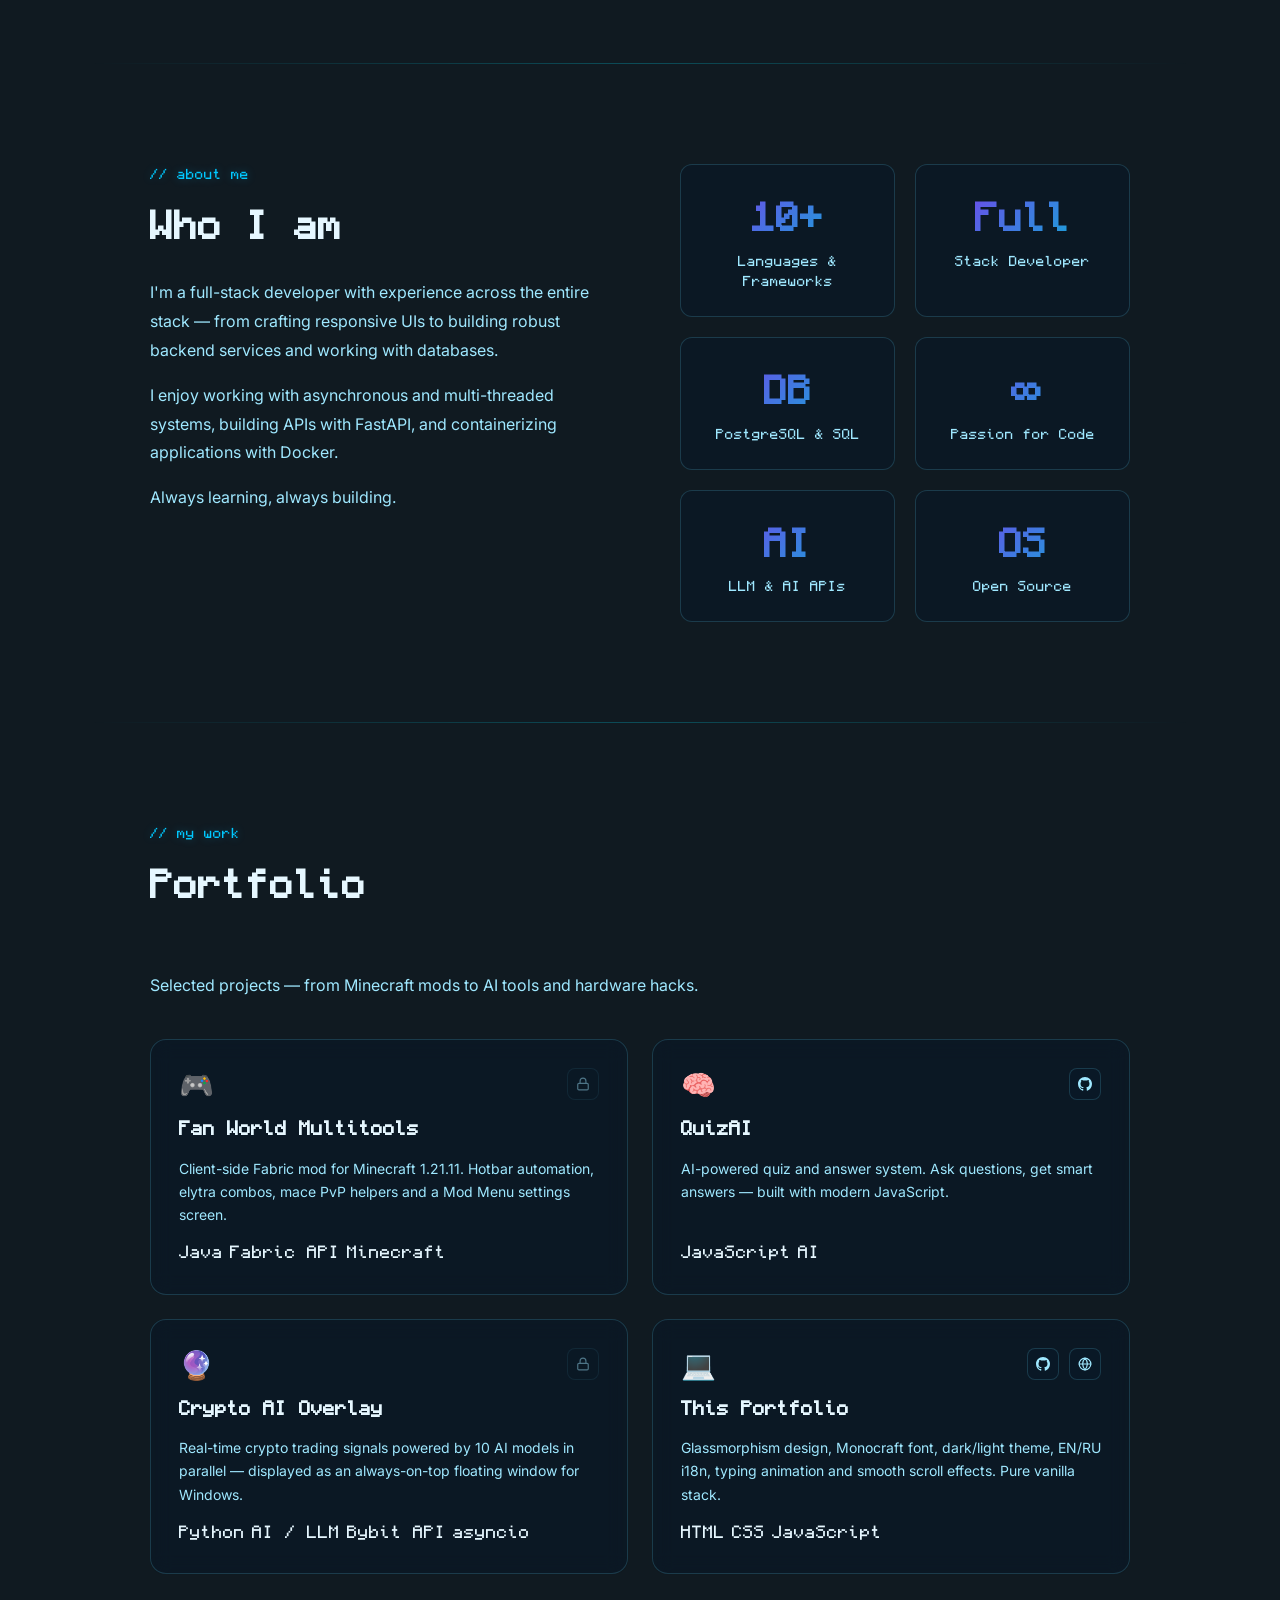
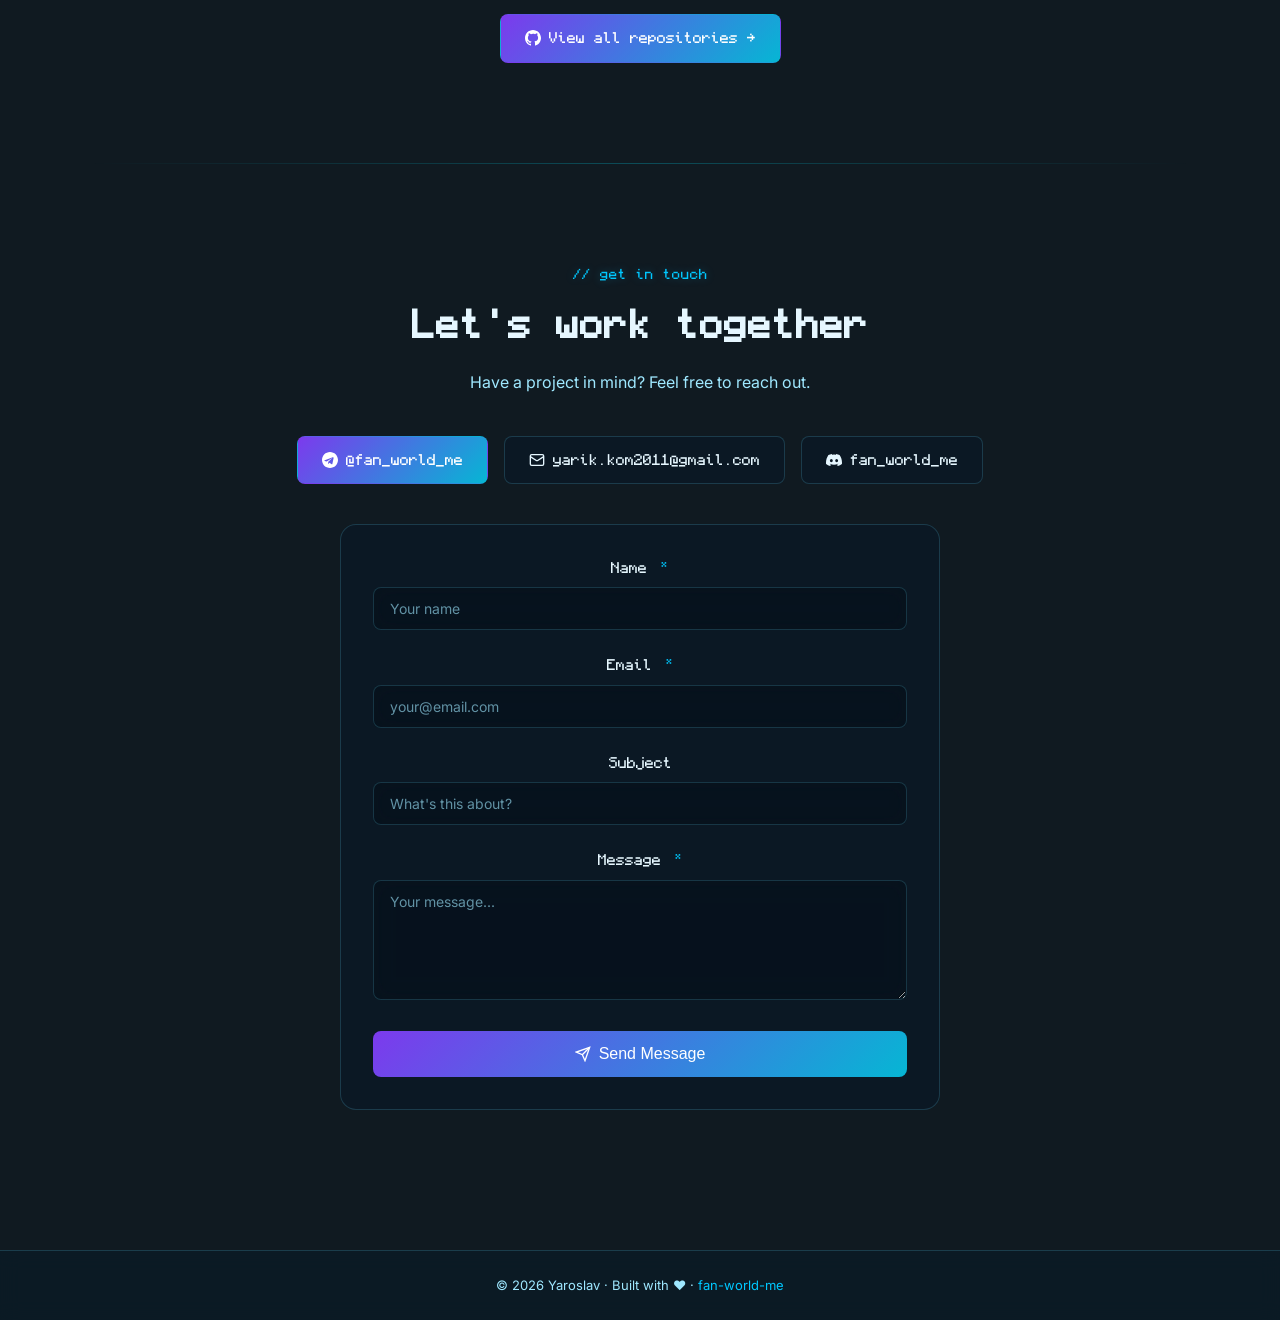
==== commit 2ebf692b: "2x2 portfolio grid; add 6th skill & stat cards; remove .replit" ====
--- a/index.html
+++ b/index.html
@@ -688,7 +688,7 @@
     /* PROJECT CARDS */
     .projects-grid {
       display: grid;
-      grid-template-columns: repeat(auto-fill, minmax(280px, 1fr));
+      grid-template-columns: repeat(2, 1fr);
       gap: 24px;
     }
 
@@ -1046,6 +1046,16 @@
         <span class="tag hot">Docker</span>
       </div>
     </div>
+
+    <div class="skill-card glass-card scroll-reveal scale-in delay-6">
+      <div class="skill-card-title">AI & LLM</div>
+      <div class="skill-tags">
+        <span class="tag hot">NVIDIA NIM</span>
+        <span class="tag hot">Groq</span>
+        <span class="tag">aiohttp</span>
+        <span class="tag">asyncio</span>
+      </div>
+    </div>
   </div>
 </section>
 
@@ -1085,6 +1095,14 @@
       <div class="stat-number neon-text">∞</div>
       <div class="stat-label" data-i18n="about.stat4">Passion for Code</div>
     </div>
+    <div class="stat-card glass-card">
+      <div class="stat-number neon-text">AI</div>
+      <div class="stat-label" data-i18n="about.stat5">LLM & AI APIs</div>
+    </div>
+    <div class="stat-card glass-card">
+      <div class="stat-number neon-text">OS</div>
+      <div class="stat-label" data-i18n="about.stat6">Open Source</div>
+    </div>
   </div>
 
   <!-- GitHub Activity Chart -->
